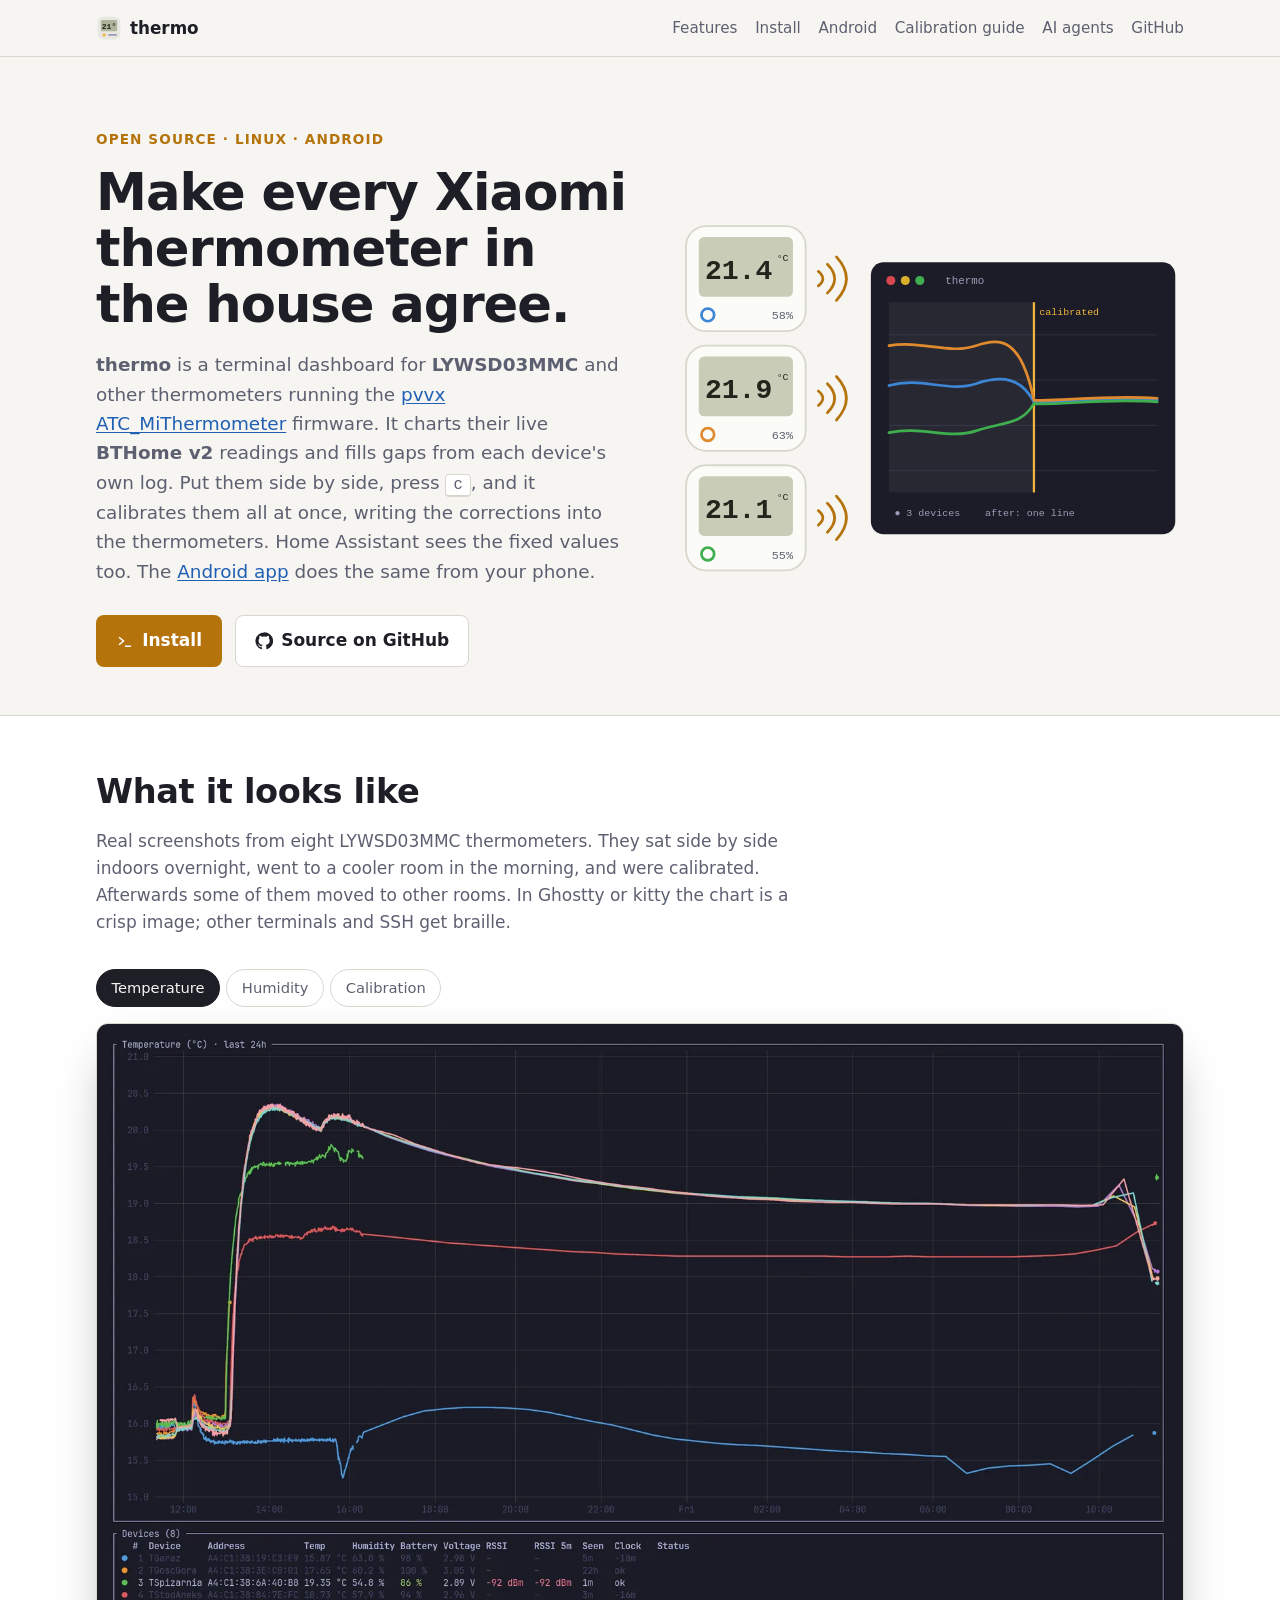
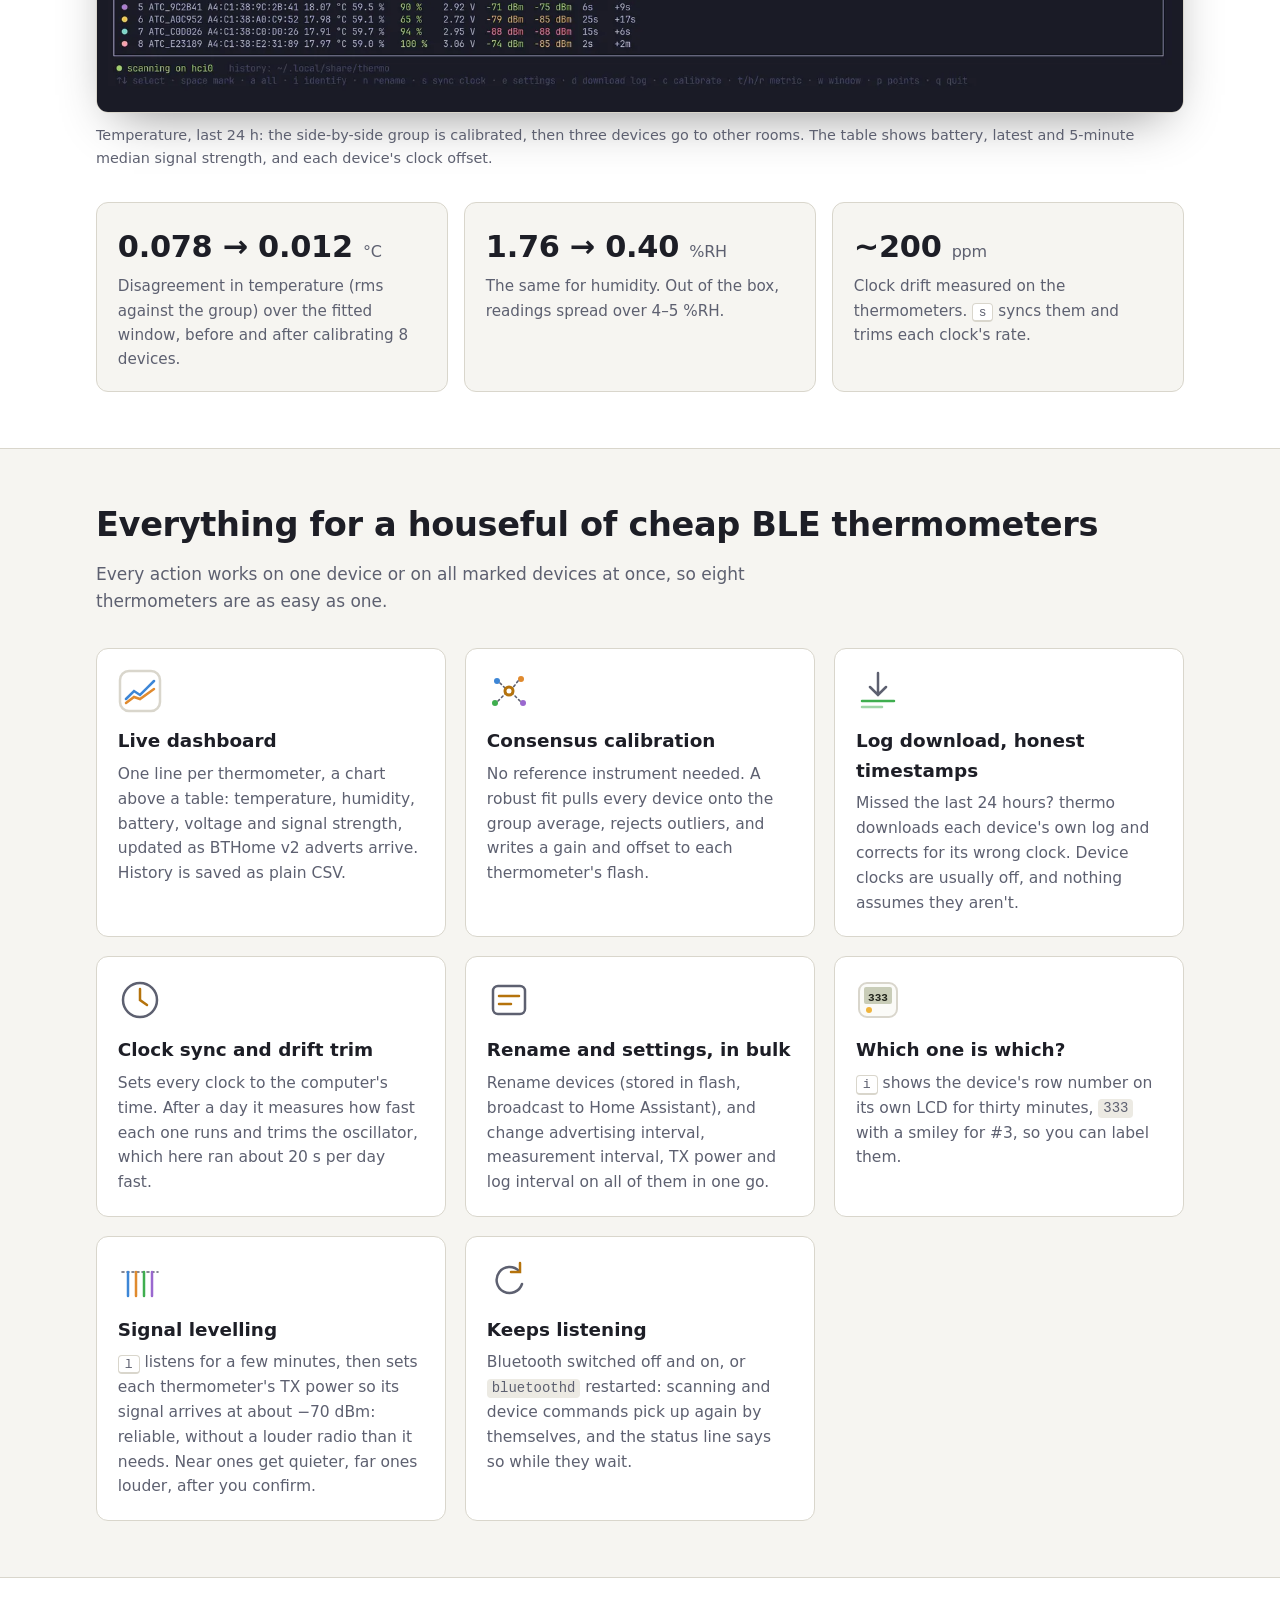
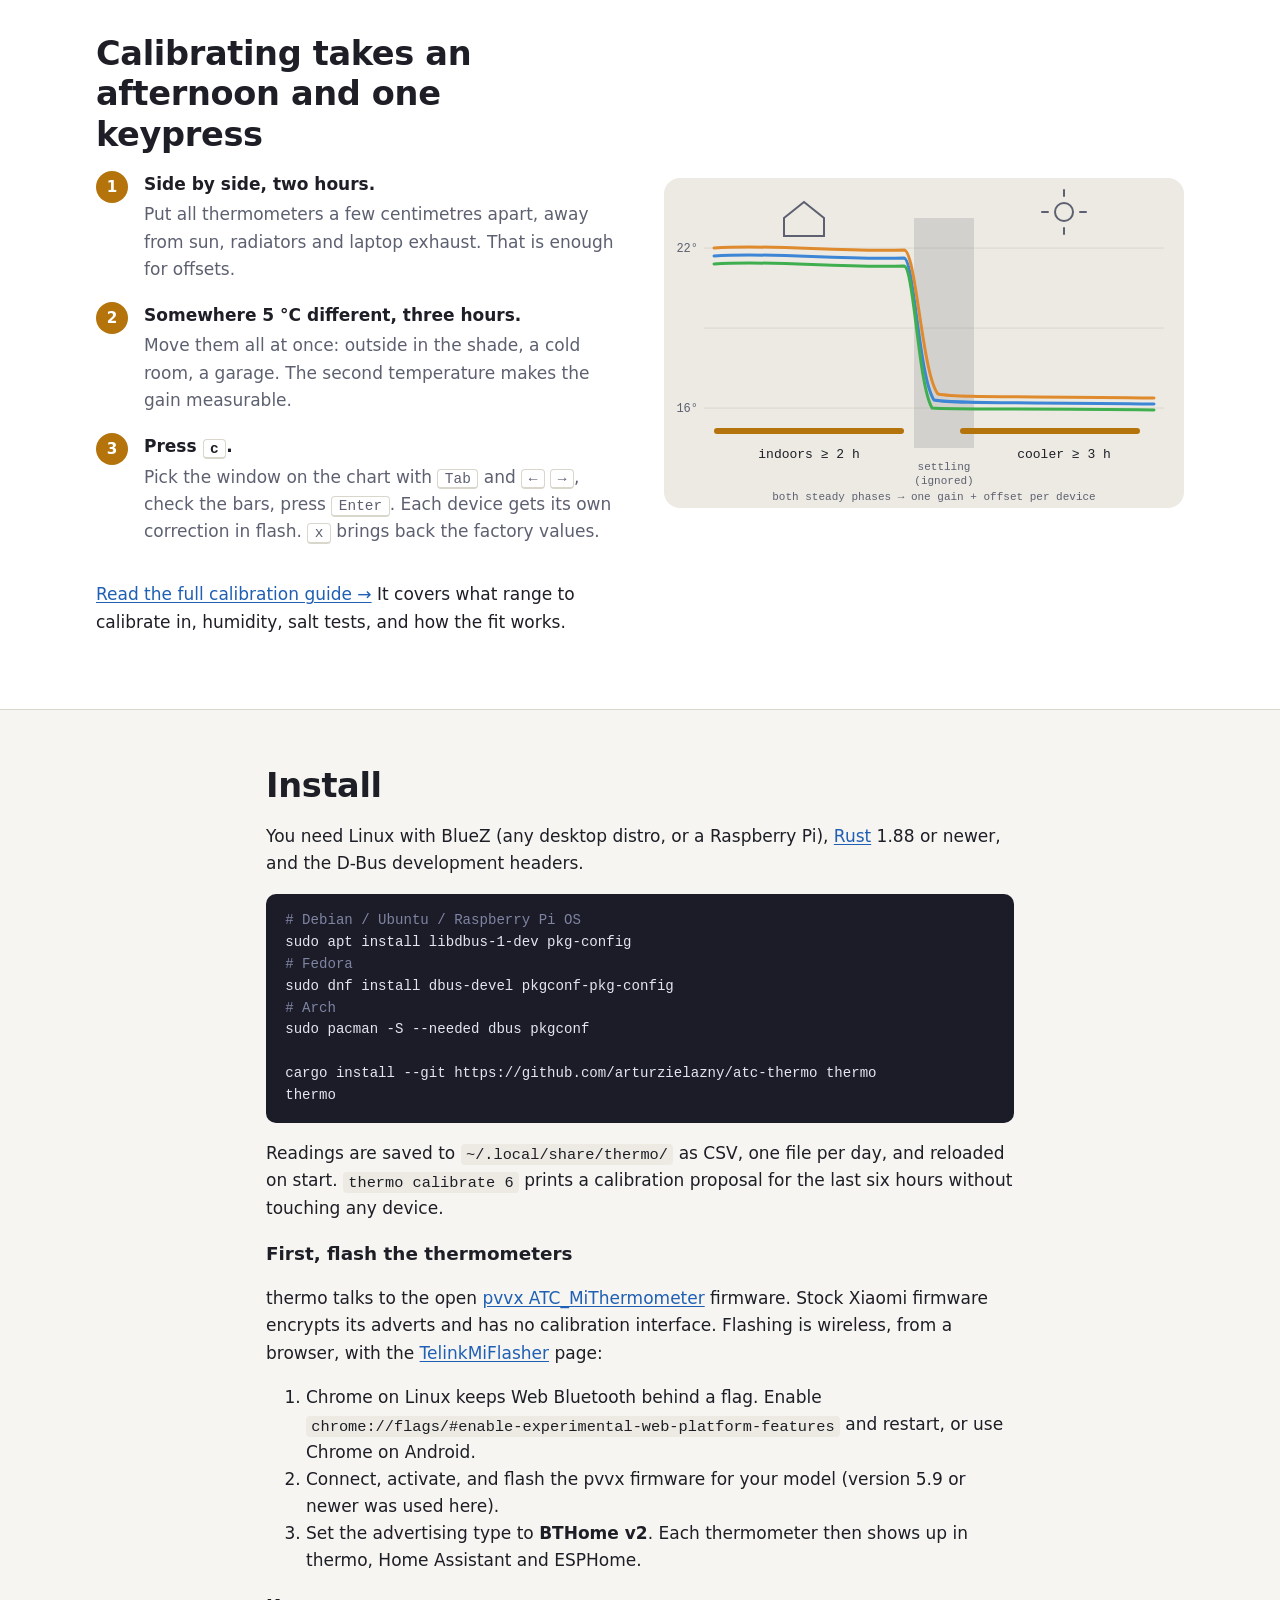
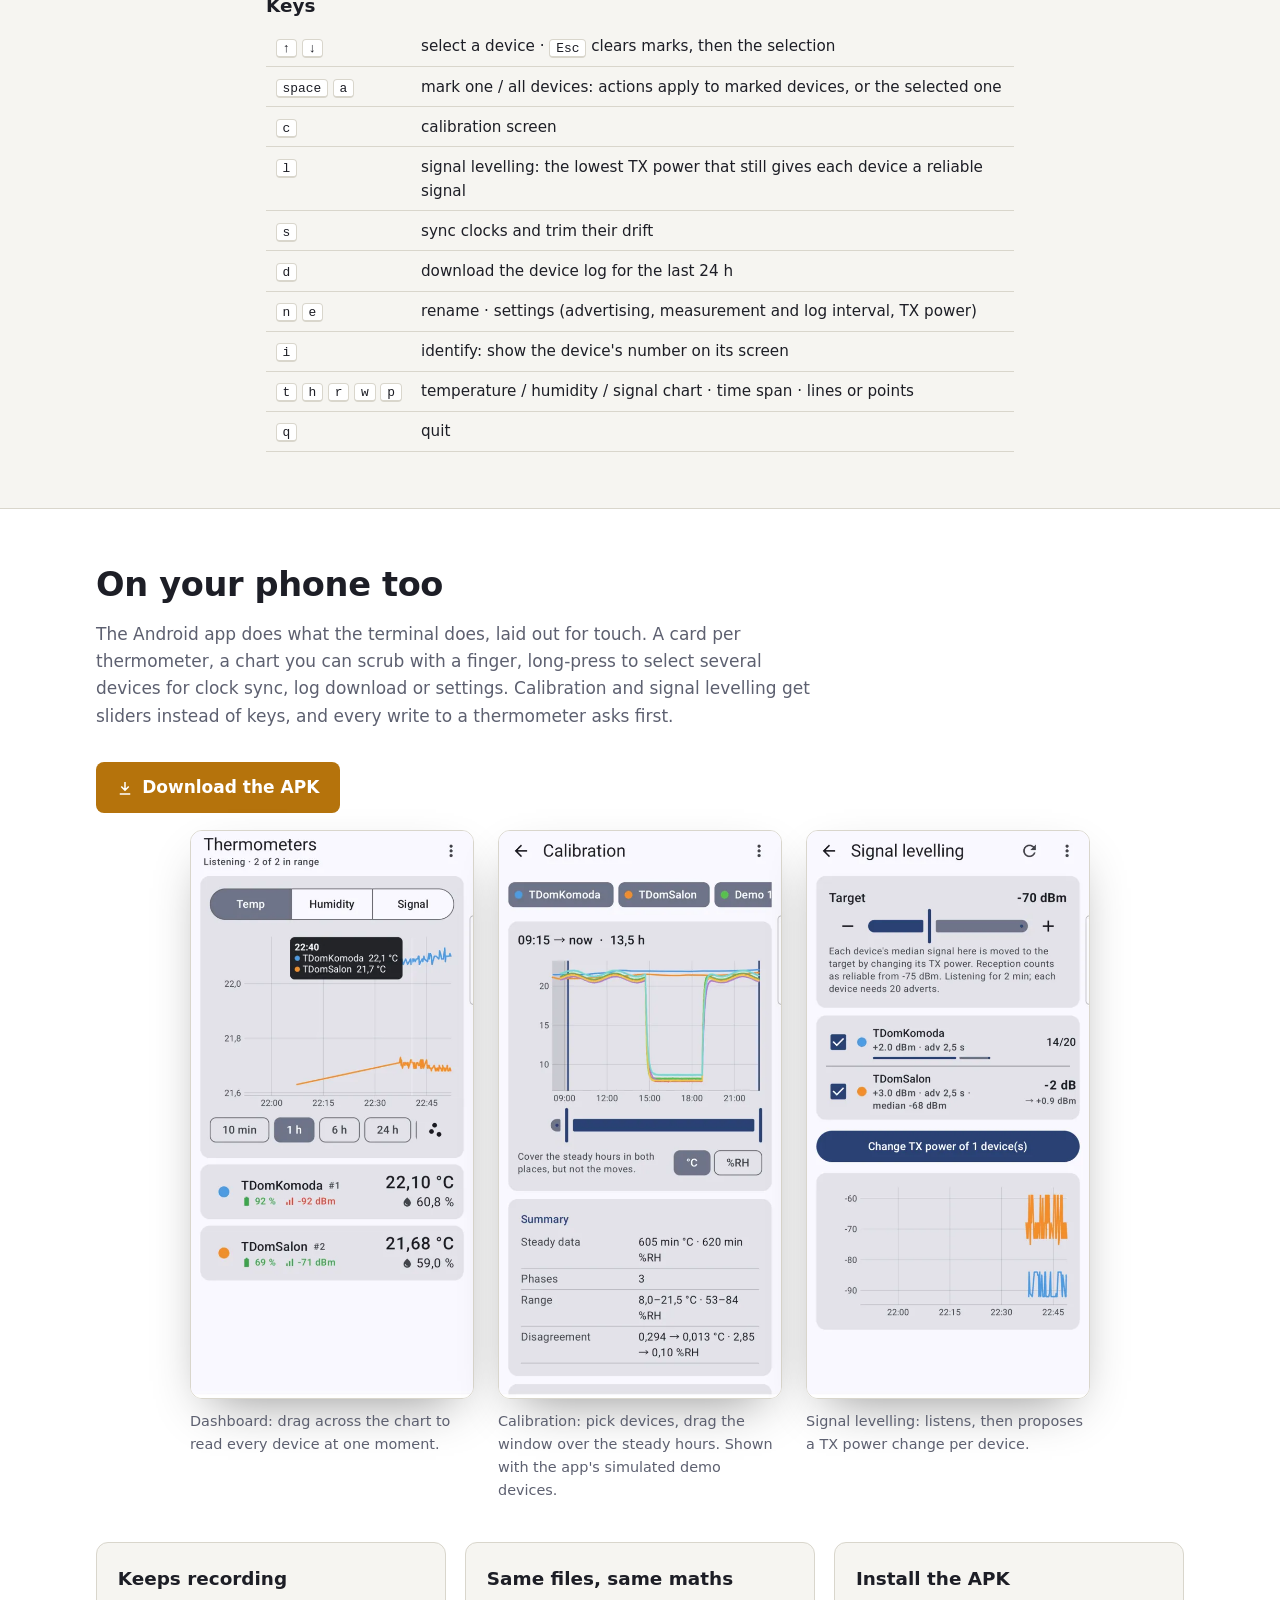
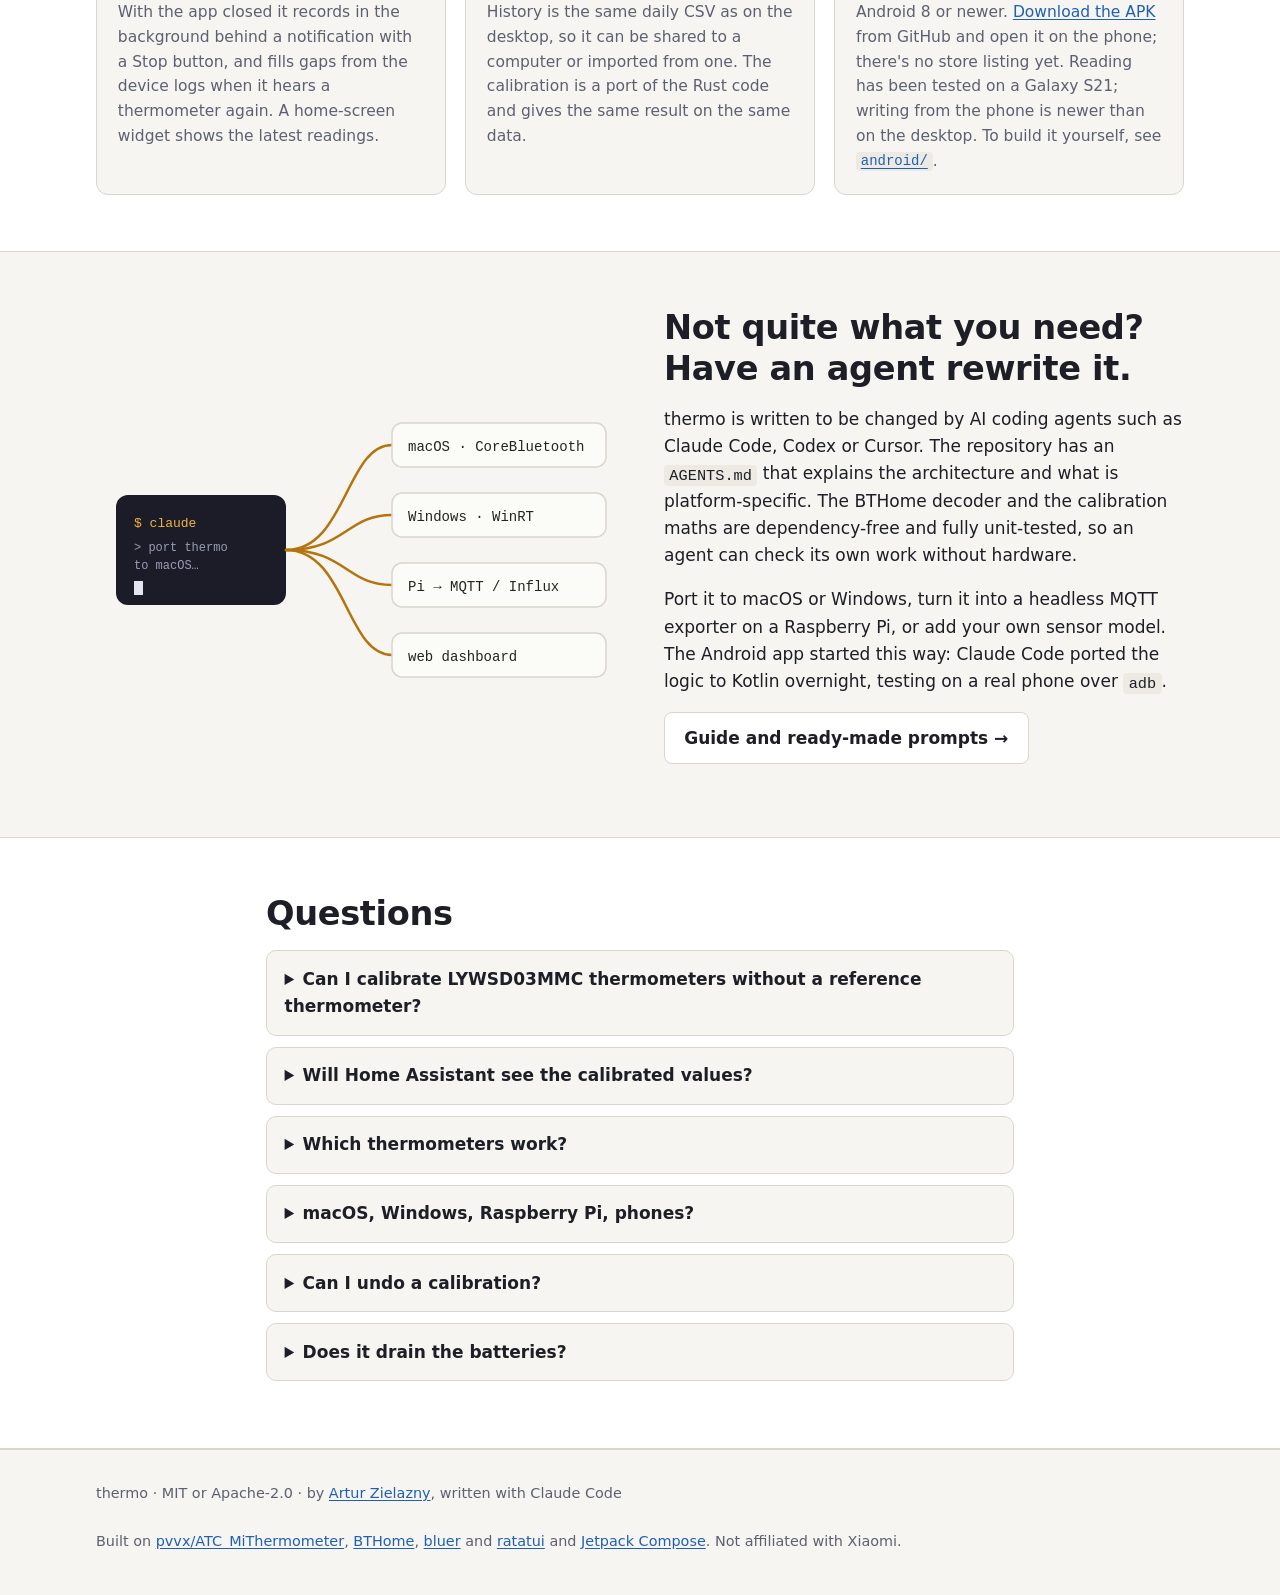
==== site/index.html @ 6e5c3bb4 "Rust 1.88 is the minimum: check it in CI The code uses let chains (`if let ... && let ...`), stable " ====
<!doctype html>
<html lang="en">
<head>
<meta charset="utf-8">
<meta name="viewport" content="width=device-width, initial-scale=1">
<title>thermo · Calibrate Xiaomi LYWSD03MMC thermometers on Linux and Android</title>
<meta name="description" content="Free, open-source Linux terminal dashboard and Android app for Xiaomi LYWSD03MMC and other pvvx ATC_MiThermometer BLE thermometers: live BTHome v2 readings, charts, log download, clock sync and automatic calibration that writes corrections into every device.">
<meta name="keywords" content="LYWSD03MMC, LYWSD03MMC calibration, Xiaomi thermometer calibration, pvvx ATC_MiThermometer, ATC firmware, BTHome v2, Bluetooth thermometer Linux, BlueZ, Home Assistant BTHome, humidity sensor calibration, Mi Temperature and Humidity Monitor 2, Rust TUI, LYWSD03MMC Android app">
<link rel="canonical" href="https://arturzielazny.github.io/atc-thermo/">
<meta name="theme-color" content="#14151e">
<link rel="icon" href="assets/favicon.svg" type="image/svg+xml">
<link rel="stylesheet" href="assets/style.css">
<meta property="og:type" content="website">
<meta property="og:site_name" content="thermo">
<meta property="og:title" content="thermo · make every Xiaomi thermometer in the house agree">
<meta property="og:description" content="Linux dashboard, Android app and automatic calibration for LYWSD03MMC thermometers on pvvx firmware. Live BTHome readings, log download, clock sync, one-key calibration.">
<meta property="og:url" content="https://arturzielazny.github.io/atc-thermo/">
<meta property="og:image" content="https://arturzielazny.github.io/atc-thermo/assets/og.png">
<meta property="og:image:width" content="1200">
<meta property="og:image:height" content="630">
<meta name="twitter:card" content="summary_large_image">
<script type="application/ld+json">
{
  "@context": "https://schema.org",
  "@type": "SoftwareApplication",
  "name": "thermo",
  "alternateName": "atc-thermo",
  "applicationCategory": "UtilitiesApplication",
  "operatingSystem": "Linux, Android",
  "description": "Terminal dashboard, Android app and consensus calibration for Xiaomi LYWSD03MMC and other BLE thermometers running the pvvx ATC_MiThermometer firmware with BTHome v2.",
  "url": "https://arturzielazny.github.io/atc-thermo/",
  "downloadUrl": "https://github.com/arturzielazny/atc-thermo",
  "codeRepository": "https://github.com/arturzielazny/atc-thermo",
  "programmingLanguage": ["Rust", "Kotlin"],
  "license": "https://opensource.org/licenses/MIT",
  "offers": { "@type": "Offer", "price": "0", "priceCurrency": "USD" },
  "screenshot": "https://arturzielazny.github.io/atc-thermo/assets/temperature.webp"
}
</script>
<script type="application/ld+json">
{
  "@context": "https://schema.org",
  "@type": "FAQPage",
  "mainEntity": [
    { "@type": "Question", "name": "Can I calibrate Xiaomi LYWSD03MMC thermometers without a reference thermometer?",
      "acceptedAnswer": { "@type": "Answer", "text": "Yes, relative to each other. Put all thermometers side by side; thermo fits a gain and offset per device so that every one agrees with the group's average, then writes the coefficients into each device's flash through the pvvx firmware. The average of several sensors is usually closer to the truth than any single one. For absolute humidity accuracy add a salt test (75 %RH over saturated table salt)." } },
    { "@type": "Question", "name": "Do calibrated values show up in Home Assistant?",
      "acceptedAnswer": { "@type": "Answer", "text": "Yes. The corrections are stored in the thermometer itself, so every BTHome receiver, including Home Assistant's BTHome integration and ESPHome Bluetooth proxies, receives the corrected values. thermo only listens to adverts and can run alongside Home Assistant." } },
    { "@type": "Question", "name": "Which devices are supported?",
      "acceptedAnswer": { "@type": "Answer", "text": "Tested with eight Xiaomi LYWSD03MMC (Mi Temperature and Humidity Monitor 2) on pvvx firmware 5.9, with both sensor variants. Other devices running the pvvx ATC_MiThermometer firmware with BTHome v2 advertising should work but are untested." } },
    { "@type": "Question", "name": "Does it run on macOS, Windows, a Raspberry Pi or a phone?",
      "acceptedAnswer": { "@type": "Answer", "text": "It runs on any Linux with BlueZ, including a Raspberry Pi, and there is an Android app with the same features, built from the same repository. macOS and Windows need the Bluetooth layer swapped; the BTHome decoder and the calibration maths are plain portable Rust. The project ships instructions for doing the port with an AI coding agent." } }
  ]
}
</script>
</head>
<body>

<header class="top">
  <div class="wrap">
    <a class="brand" href="./" aria-label="thermo home">
      <svg viewBox="0 0 32 32" aria-hidden="true"><rect x="2" y="2" width="28" height="28" rx="7" fill="#e8e8e2"/><rect x="6" y="6" width="20" height="14" rx="2" fill="#aeb39c"/><text x="16" y="17.5" text-anchor="middle" font-family="ui-monospace,monospace" font-weight="700" font-size="10" fill="#22251c">21°</text><circle cx="10" cy="24.5" r="2" fill="#f0b43c"/><rect x="15" y="23.5" width="11" height="2" rx="1" fill="#9a9db5"/></svg>
      thermo
    </a>
    <nav class="links" aria-label="Main">
      <a href="#features" class="opt">Features</a>
      <a href="#install">Install</a>
      <a href="#android" class="opt">Android</a>
      <a href="calibration.html">Calibration guide</a>
      <a href="agents.html" class="opt">AI agents</a>
      <a href="https://github.com/arturzielazny/atc-thermo">GitHub</a>
    </nav>
  </div>
</header>

<main>
<section class="hero">
  <div class="wrap grid">
    <div>
      <p class="eyebrow">Open source · Linux · Android</p>
      <h1>Make every Xiaomi thermometer in the house agree.</h1>
      <p class="lead"><strong>thermo</strong> is a terminal dashboard for <strong>LYWSD03MMC</strong> and other thermometers running the
        <a href="https://github.com/pvvx/ATC_MiThermometer">pvvx ATC_MiThermometer</a> firmware. It charts their live
        <strong>BTHome v2</strong> readings and fills gaps from each device's own log. Put them side by side, press <kbd>c</kbd>,
        and it calibrates them all at once, writing the corrections into the thermometers. Home Assistant sees the fixed values too.
        The <a href="#android">Android app</a> does the same from your phone.</p>
      <div class="cta">
        <a class="btn primary" href="#install">
          <svg viewBox="0 0 24 24" fill="none" stroke="currentColor" stroke-width="2" aria-hidden="true"><path d="M4 17l6-5-6-5M12 19h8"/></svg>
          Install
        </a>
        <a class="btn" href="https://github.com/arturzielazny/atc-thermo">
          <svg viewBox="0 0 24 24" fill="currentColor" aria-hidden="true"><path d="M12 .5a11.5 11.5 0 0 0-3.6 22.4c.6.1.8-.3.8-.6v-2c-3.2.7-3.9-1.5-3.9-1.5-.5-1.3-1.3-1.7-1.3-1.7-1-.7.1-.7.1-.7 1.2.1 1.8 1.2 1.8 1.2 1 1.8 2.8 1.3 3.5 1 .1-.8.4-1.3.7-1.6-2.6-.3-5.3-1.3-5.3-5.7 0-1.3.5-2.3 1.2-3.1-.1-.3-.5-1.5.1-3.1 0 0 1-.3 3.2 1.2a11 11 0 0 1 5.8 0c2.2-1.5 3.2-1.2 3.2-1.2.6 1.6.2 2.8.1 3.1.8.8 1.2 1.8 1.2 3.1 0 4.4-2.7 5.4-5.3 5.7.4.4.8 1.1.8 2.2v3.2c0 .3.2.7.8.6A11.5 11.5 0 0 0 12 .5z"/></svg>
          Source on GitHub
        </a>
      </div>
    </div>

    <!-- Symbolic: three thermometers disagree, their adverts reach the terminal, and after the calibration mark their lines merge. -->
    <svg class="ill" viewBox="0 0 560 420" role="img" aria-labelledby="hero-t">
      <title id="hero-t">Three thermometers showing 21.4, 21.9 and 21.1 °C send Bluetooth adverts to a terminal chart where their lines merge after calibration</title>
      <g>
        <rect class="shell" x="10" y="20" width="132" height="116" rx="22" stroke-width="2"/>
        <rect class="lcd" x="24" y="32" width="104" height="66" rx="6"/>
        <text class="ink" x="68" y="78" text-anchor="middle" font-size="31" font-weight="700">21.4</text>
        <text class="ink" x="110" y="58" font-size="11">°C</text>
        <circle cx="34" cy="118" r="7" fill="none" stroke="#3d86d6" stroke-width="3"/>
        <text class="muted" x="128" y="123" text-anchor="end" font-size="13">58%</text>
      </g>
      <g>
        <rect class="shell" x="10" y="152" width="132" height="116" rx="22" stroke-width="2"/>
        <rect class="lcd" x="24" y="164" width="104" height="66" rx="6"/>
        <text class="ink" x="68" y="210" text-anchor="middle" font-size="31" font-weight="700">21.9</text>
        <text class="ink" x="110" y="190" font-size="11">°C</text>
        <circle cx="34" cy="250" r="7" fill="none" stroke="#e08a2e" stroke-width="3"/>
        <text class="muted" x="128" y="255" text-anchor="end" font-size="13">63%</text>
      </g>
      <g>
        <rect class="shell" x="10" y="284" width="132" height="116" rx="22" stroke-width="2"/>
        <rect class="lcd" x="24" y="296" width="104" height="66" rx="6"/>
        <text class="ink" x="68" y="342" text-anchor="middle" font-size="31" font-weight="700">21.1</text>
        <text class="ink" x="110" y="322" font-size="11">°C</text>
        <circle cx="34" cy="382" r="7" fill="none" stroke="#3fae4f" stroke-width="3"/>
        <text class="muted" x="128" y="387" text-anchor="end" font-size="13">55%</text>
      </g>
      <g fill="none" stroke-width="3" stroke-linecap="round">
        <path class="wave astroke" d="M156 70 q10 8 0 16"/>
        <path class="wave d2 astroke" d="M166 62 q16 16 0 32"/>
        <path class="wave d3 astroke" d="M176 54 q22 24 0 48"/>
        <path class="wave astroke" d="M156 202 q10 8 0 16"/>
        <path class="wave d2 astroke" d="M166 194 q16 16 0 32"/>
        <path class="wave d3 astroke" d="M176 186 q22 24 0 48"/>
        <path class="wave astroke" d="M156 334 q10 8 0 16"/>
        <path class="wave d2 astroke" d="M166 326 q16 16 0 32"/>
        <path class="wave d3 astroke" d="M176 318 q22 24 0 48"/>
      </g>
      <g>
        <rect class="term" x="214" y="60" width="336" height="300" rx="14"/>
        <circle cx="236" cy="80" r="5" fill="#d9474e"/><circle cx="252" cy="80" r="5" fill="#d9b02c"/><circle cx="268" cy="80" r="5" fill="#3fae4f"/>
        <text x="296" y="84" font-size="12" fill="#9a9db5">thermo</text>
        <g stroke-width="1" class="termline">
          <line x1="234" y1="140" x2="530" y2="140"/><line x1="234" y1="190" x2="530" y2="190"/>
          <line x1="234" y1="240" x2="530" y2="240"/><line x1="234" y1="290" x2="530" y2="290"/>
        </g>
        <rect x="234" y="104" width="160" height="210" fill="#ffffff" opacity="0.05"/>
        <line x1="394" y1="104" x2="394" y2="314" stroke="#f0b43c" stroke-width="2.5"/>
        <text x="400" y="118" font-size="11" fill="#f0b43c">calibrated</text>
        <g fill="none" stroke-width="3" stroke-linecap="round" stroke-linejoin="round">
          <path d="M234 196 C270 186 300 204 330 194 S380 188 394 214 C420 216 470 208 530 212" stroke="#3d86d6"/>
          <path d="M234 152 C270 146 300 162 330 152 S380 146 394 212 C420 214 470 206 530 210" stroke="#e08a2e"/>
          <path d="M234 248 C270 240 300 256 330 246 S380 240 394 216 C420 218 470 210 530 214" stroke="#3fae4f"/>
        </g>
        <g font-size="11" fill="#9a9db5">
          <text x="240" y="340">● 3 devices</text>
          <text x="340" y="340">after: one line</text>
        </g>
      </g>
    </svg>
  </div>
</section>

<section class="alt" aria-labelledby="see">
  <div class="wrap">
    <h2 id="see">What it looks like</h2>
    <p class="section-lead">Real screenshots from eight LYWSD03MMC thermometers. They sat side by side indoors overnight, went to a cooler room in the morning, and were calibrated. Afterwards some of them moved to other rooms. In Ghostty or kitty the chart is a crisp image; other terminals and SSH get braille.</p>
    <div class="tabs" role="tablist" aria-label="Screenshots">
      <button role="tab" aria-selected="true" data-src="assets/temperature.webp" data-cap="Temperature, last 24 h: the side-by-side group is calibrated, then three devices go to other rooms. The table shows battery, latest and 5-minute median signal strength, and each device's clock offset.">Temperature</button>
      <button role="tab" aria-selected="false" data-src="assets/humidity.webp" data-cap="Humidity, last 24 h: before calibration the out-of-the-box readings spread over 4–5 %RH.">Humidity</button>
      <button role="tab" aria-selected="false" data-src="assets/calibration.webp" data-cap="Calibration screen: a window covering the indoor night and the cool morning, a fitted gain and offset per device with bars showing how big each correction is, and the agreement before → after.">Calibration</button>
    </div>
    <figure class="shot">
      <img id="shot" src="assets/temperature.webp" width="1600" height="1014" alt="thermo terminal dashboard showing a temperature chart of eight Xiaomi LYWSD03MMC thermometers over 24 hours above a table of live readings" loading="eager">
      <figcaption id="shot-cap">Temperature, last 24 h: the side-by-side group is calibrated, then three devices go to other rooms. The table shows battery, latest and 5-minute median signal strength, and each device's clock offset.</figcaption>
    </figure>
    <div class="stats">
      <div class="stat"><div class="num">0.078 → 0.012 <small>°C</small></div><p>Disagreement in temperature (rms against the group) over the fitted window, before and after calibrating 8 devices.</p></div>
      <div class="stat"><div class="num">1.76 → 0.40 <small>%RH</small></div><p>The same for humidity. Out of the box, readings spread over 4–5 %RH.</p></div>
      <div class="stat"><div class="num">~200 <small>ppm</small></div><p>Clock drift measured on the thermometers. <kbd>s</kbd> syncs them and trims each clock's rate.</p></div>
    </div>
  </div>
</section>

<section id="features" aria-labelledby="feat">
  <div class="wrap">
    <h2 id="feat">Everything for a houseful of cheap BLE thermometers</h2>
    <p class="section-lead">Every action works on one device or on all marked devices at once, so eight thermometers are as easy as one.</p>
    <div class="features">
      <div class="card">
        <svg class="icon ill" viewBox="0 0 44 44" fill="none" stroke-width="2.5" stroke-linecap="round" aria-hidden="true"><rect class="line" x="2" y="2" width="40" height="40" rx="9" stroke="currentColor" fill="none"/><path d="M8 30 L16 22 L22 26 L36 12" stroke="#3d86d6"/><path d="M8 34 L16 28 L22 30 L36 20" stroke="#e08a2e"/></svg>
        <h3>Live dashboard</h3>
        <p>One line per thermometer, a chart above a table: temperature, humidity, battery, voltage and signal strength, updated as BTHome v2 adverts arrive. History is saved as plain CSV.</p>
      </div>
      <div class="card">
        <svg class="icon ill" viewBox="0 0 44 44" fill="none" stroke-width="2.5" stroke-linecap="round" aria-hidden="true"><circle cx="10" cy="12" r="3" fill="#3d86d6" stroke="none"/><circle cx="34" cy="10" r="3" fill="#e08a2e" stroke="none"/><circle cx="8" cy="34" r="3" fill="#3fae4f" stroke="none"/><circle cx="36" cy="34" r="3" fill="#9a68cf" stroke="none"/><path class="mstroke" d="M13 14l6 6M31 12l-6 8M11 32l8-8M33 32l-8-8" stroke-width="1.6" stroke-dasharray="2 3"/><circle class="astroke" cx="22" cy="22" r="4" stroke-width="3"/></svg>
        <h3>Consensus calibration</h3>
        <p>No reference instrument needed. A robust fit pulls every device onto the group average, rejects outliers, and writes a gain and offset to each thermometer's flash.</p>
      </div>
      <div class="card">
        <svg class="icon ill" viewBox="0 0 44 44" fill="none" stroke-width="2.5" stroke-linecap="round" aria-hidden="true"><path class="mstroke" d="M22 4v22M14 18l8 8 8-8"/><path d="M6 32h32" stroke="#3fae4f"/><path d="M6 38h20" stroke="#3fae4f" opacity="0.5"/></svg>
        <h3>Log download, honest timestamps</h3>
        <p>Missed the last 24 hours? thermo downloads each device's own log and corrects for its wrong clock. Device clocks are usually off, and nothing assumes they aren't.</p>
      </div>
      <div class="card">
        <svg class="icon ill" viewBox="0 0 44 44" fill="none" stroke-width="2.5" stroke-linecap="round" aria-hidden="true"><circle class="mstroke" cx="22" cy="22" r="17"/><path class="astroke" d="M22 11v11l7 5"/></svg>
        <h3>Clock sync and drift trim</h3>
        <p>Sets every clock to the computer's time. After a day it measures how fast each one runs and trims the oscillator, which here ran about 20 s per day fast.</p>
      </div>
      <div class="card">
        <svg class="icon ill" viewBox="0 0 44 44" fill="none" stroke-width="2.5" stroke-linecap="round" aria-hidden="true"><rect class="mstroke" x="6" y="8" width="32" height="28" rx="5"/><path class="astroke" d="M12 18h20M12 26h12"/></svg>
        <h3>Rename and settings, in bulk</h3>
        <p>Rename devices (stored in flash, broadcast to Home Assistant), and change advertising interval, measurement interval, TX power and log interval on all of them in one go.</p>
      </div>
      <div class="card">
        <svg class="icon ill" viewBox="0 0 44 44" aria-hidden="true"><rect class="shell" x="3" y="5" width="38" height="34" rx="8" stroke-width="2"/><rect class="lcd" x="8" y="9" width="28" height="17" rx="2"/><text class="ink" x="22" y="22.5" text-anchor="middle" font-size="11" font-weight="700">333</text><circle cx="13" cy="32" r="3" fill="#f0b43c"/></svg>
        <h3>Which one is which?</h3>
        <p><kbd>i</kbd> shows the device's row number on its own LCD for thirty minutes, <code>333</code> with a smiley for #3, so you can label them.</p>
      </div>
      <div class="card">
        <svg class="icon ill" viewBox="0 0 44 44" fill="none" stroke-width="2.5" stroke-linecap="round" aria-hidden="true"><path class="mstroke" d="M4 14h36" stroke-width="1.6" stroke-dasharray="2 3"/><path d="M10 38V14" stroke="#3d86d6"/><path d="M18 38V14" stroke="#e08a2e"/><path d="M26 38V14" stroke="#3fae4f"/><path d="M34 38V14" stroke="#9a68cf"/></svg>
        <h3>Signal levelling</h3>
        <p><kbd>l</kbd> listens for a few minutes, then sets each thermometer's TX power so its signal arrives at about −70 dBm: reliable, without a louder radio than it needs. Near ones get quieter, far ones louder, after you confirm.</p>
      </div>
      <div class="card">
        <svg class="icon ill" viewBox="0 0 44 44" fill="none" stroke-width="2.5" stroke-linecap="round" aria-hidden="true"><path class="mstroke" d="M35 26a13 13 0 1 1-3-13"/><path class="astroke" d="M33 5v9h-9"/></svg>
        <h3>Keeps listening</h3>
        <p>Bluetooth switched off and on, or <code>bluetoothd</code> restarted: scanning and device commands pick up again by themselves, and the status line says so while they wait.</p>
      </div>
    </div>
  </div>
</section>

<section class="alt" aria-labelledby="how">
  <div class="wrap split">
    <div>
      <h2 id="how">Calibrating takes an afternoon and one keypress</h2>
      <ol class="steps">
        <li><strong>Side by side, two hours.</strong><p>Put all thermometers a few centimetres apart, away from sun, radiators and laptop exhaust. That is enough for offsets.</p></li>
        <li><strong>Somewhere 5 °C different, three hours.</strong><p>Move them all at once: outside in the shade, a cold room, a garage. The second temperature makes the gain measurable.</p></li>
        <li><strong>Press <kbd>c</kbd>.</strong><p>Pick the window on the chart with <kbd>Tab</kbd> and <kbd>←</kbd> <kbd>→</kbd>, check the bars, press <kbd>Enter</kbd>. Each device gets its own correction in flash. <kbd>x</kbd> brings back the factory values.</p></li>
      </ol>
      <p><a href="calibration.html">Read the full calibration guide →</a> It covers what range to calibrate in, humidity, salt tests, and how the fit works.</p>
    </div>
    <!-- Symbolic: steady indoor plateau, a move, a cooler plateau; the shaded settling hour is ignored. -->
    <svg class="ill" viewBox="0 0 520 330" role="img" aria-labelledby="proc-t">
      <title id="proc-t">Temperature over time: a steady indoor phase, a move, a settling hour that is ignored, and a steady cooler phase; both steady phases feed the fit</title>
      <rect class="bg" x="0" y="0" width="520" height="330" rx="16"/>
      <g class="line" stroke-width="1"><line x1="40" y1="70" x2="500" y2="70"/><line x1="40" y1="150" x2="500" y2="150"/><line x1="40" y1="230" x2="500" y2="230"/></g>
      <text class="muted" x="34" y="74" text-anchor="end" font-size="12">22°</text>
      <text class="muted" x="34" y="234" text-anchor="end" font-size="12">16°</text>
      <rect x="250" y="40" width="60" height="230" class="muted" opacity="0.18"/>
      <text class="muted" x="280" y="292" text-anchor="middle" font-size="11">settling</text>
      <text class="muted" x="280" y="306" text-anchor="middle" font-size="11">(ignored)</text>
      <g fill="none" stroke-width="3" stroke-linecap="round">
        <path d="M50 78 C110 74 170 82 240 80 C250 80 255 200 270 222 C290 226 360 224 490 226" stroke="#3d86d6"/>
        <path d="M50 70 C110 66 170 74 240 72 C252 72 258 196 274 216 C294 220 360 218 490 220" stroke="#e08a2e"/>
        <path d="M50 86 C110 82 170 90 240 88 C250 88 254 206 268 230 C290 232 360 230 490 232" stroke="#3fae4f"/>
      </g>
      <g class="accent">
        <rect x="50" y="250" width="190" height="6" rx="3"/>
        <rect x="296" y="250" width="180" height="6" rx="3"/>
      </g>
      <text class="text" x="145" y="280" text-anchor="middle" font-size="13">indoors ≥ 2 h</text>
      <text class="text" x="400" y="280" text-anchor="middle" font-size="13">cooler ≥ 3 h</text>
      <g class="ill">
        <path d="M120 40 l20 -16 l20 16 v18 h-40z" fill="none" class="mstroke" stroke-width="2"/>
        <circle cx="400" cy="34" r="9" fill="none" class="mstroke" stroke-width="2"/>
        <path d="M400 18v-6M400 56v-6M384 34h-6M422 34h-6" class="mstroke" stroke-width="2" stroke-linecap="round"/>
      </g>
      <text class="muted" x="270" y="322" text-anchor="middle" font-size="11">both steady phases → one gain + offset per device</text>
    </svg>
  </div>
</section>

<section id="install" aria-labelledby="inst">
  <div class="wrap narrow">
    <h2 id="inst">Install</h2>
    <p>You need Linux with BlueZ (any desktop distro, or a Raspberry Pi), <a href="https://rustup.rs">Rust</a> 1.88 or newer, and the D-Bus development headers.</p>
<pre><code><span class="c"># Debian / Ubuntu / Raspberry Pi OS</span>
sudo apt install libdbus-1-dev pkg-config
<span class="c"># Fedora</span>
sudo dnf install dbus-devel pkgconf-pkg-config
<span class="c"># Arch</span>
sudo pacman -S --needed dbus pkgconf

cargo install --git https://github.com/arturzielazny/atc-thermo thermo
thermo</code></pre>
    <p>Readings are saved to <code>~/.local/share/thermo/</code> as CSV, one file per day, and reloaded on start. <code>thermo calibrate 6</code> prints a calibration proposal for the last six hours without touching any device.</p>

    <h3 id="flash">First, flash the thermometers</h3>
    <p>thermo talks to the open <a href="https://github.com/pvvx/ATC_MiThermometer">pvvx ATC_MiThermometer</a> firmware. Stock Xiaomi firmware encrypts its adverts and has no calibration interface. Flashing is wireless, from a browser, with the <a href="https://pvvx.github.io/ATC_MiThermometer/TelinkMiFlasher.html">TelinkMiFlasher</a> page:</p>
    <ol>
      <li>Chrome on Linux keeps Web Bluetooth behind a flag. Enable <code>chrome://flags/#enable-experimental-web-platform-features</code> and restart, or use Chrome on Android.</li>
      <li>Connect, activate, and flash the pvvx firmware for your model (version 5.9 or newer was used here).</li>
      <li>Set the advertising type to <strong>BTHome v2</strong>. Each thermometer then shows up in thermo, Home Assistant and ESPHome.</li>
    </ol>

    <h3>Keys</h3>
    <div class="table-scroll">
    <table class="keys">
      <tr><td><kbd>↑</kbd> <kbd>↓</kbd></td><td>select a device · <kbd>Esc</kbd> clears marks, then the selection</td></tr>
      <tr><td><kbd>space</kbd> <kbd>a</kbd></td><td>mark one / all devices: actions apply to marked devices, or the selected one</td></tr>
      <tr><td><kbd>c</kbd></td><td>calibration screen</td></tr>
      <tr><td><kbd>l</kbd></td><td>signal levelling: the lowest TX power that still gives each device a reliable signal</td></tr>
      <tr><td><kbd>s</kbd></td><td>sync clocks and trim their drift</td></tr>
      <tr><td><kbd>d</kbd></td><td>download the device log for the last 24 h</td></tr>
      <tr><td><kbd>n</kbd> <kbd>e</kbd></td><td>rename · settings (advertising, measurement and log interval, TX power)</td></tr>
      <tr><td><kbd>i</kbd></td><td>identify: show the device's number on its screen</td></tr>
      <tr><td><kbd>t</kbd> <kbd>h</kbd> <kbd>r</kbd> <kbd>w</kbd> <kbd>p</kbd></td><td>temperature / humidity / signal chart · time span · lines or points</td></tr>
      <tr><td><kbd>q</kbd></td><td>quit</td></tr>
    </table>
    </div>
  </div>
</section>

<section id="android" class="alt" aria-labelledby="andr">
  <div class="wrap">
    <h2 id="andr">On your phone too</h2>
    <p class="section-lead">The Android app does what the terminal does, laid out for touch. A card per thermometer, a chart you can scrub with a finger, long-press to select several devices for clock sync, log download or settings. Calibration and signal levelling get sliders instead of keys, and every write to a thermometer asks first.</p>
    <p class="cta"><a class="btn primary" href="https://github.com/arturzielazny/atc-thermo/releases/tag/android-v0.1.0">
      <svg viewBox="0 0 24 24" fill="none" stroke="currentColor" stroke-width="2" aria-hidden="true"><path d="M12 4v11M7 10l5 5 5-5M5 20h14"/></svg>
      Download the APK
    </a></p>
    <div class="phones">
      <figure class="shot"><img src="assets/android-dashboard.webp" width="540" height="1085" alt="thermo Android dashboard: temperature chart of two thermometers with a touch tooltip, time span chips, and a card per device with temperature, humidity, battery and signal" loading="lazy"><figcaption>Dashboard: drag across the chart to read every device at one moment.</figcaption></figure>
      <figure class="shot"><img src="assets/android-calibration.webp" width="540" height="1085" alt="thermo Android calibration screen: device chips, a 13.5 hour chart with a window slider below it, and a summary of steady data, phases and disagreement before and after" loading="lazy"><figcaption>Calibration: pick devices, drag the window over the steady hours. Shown with the app's simulated demo devices.</figcaption></figure>
      <figure class="shot"><img src="assets/android-levelling.webp" width="540" height="1085" alt="thermo Android signal levelling screen: a target of −70 dBm, per-device progress and planned TX power change, and a signal strength chart" loading="lazy"><figcaption>Signal levelling: listens, then proposes a TX power change per device.</figcaption></figure>
    </div>
    <div class="features phone-notes">
      <div class="card">
        <h3>Keeps recording</h3>
        <p>With the app closed it records in the background behind a notification with a Stop button, and fills gaps from the device logs when it hears a thermometer again. A home-screen widget shows the latest readings.</p>
      </div>
      <div class="card">
        <h3>Same files, same maths</h3>
        <p>History is the same daily CSV as on the desktop, so it can be shared to a computer or imported from one. The calibration is a port of the Rust code and gives the same result on the same data.</p>
      </div>
      <div class="card">
        <h3>Install the APK</h3>
        <p>Android 8 or newer. <a href="https://github.com/arturzielazny/atc-thermo/releases/tag/android-v0.1.0">Download the APK</a> from GitHub and open it on the phone; there's no store listing yet. Reading has been tested on a Galaxy S21; writing from the phone is newer than on the desktop. To build it yourself, see <a href="https://github.com/arturzielazny/atc-thermo/tree/main/android"><code>android/</code></a>.</p>
      </div>
    </div>
  </div>
</section>

<section aria-labelledby="agents">
  <div class="wrap split">
    <!-- Symbolic: one codebase branching to different targets. -->
    <svg class="ill" viewBox="0 0 520 300" role="img" aria-labelledby="ag-t">
      <title id="ag-t">The thermo code base, shown as a terminal, branching through an AI agent to macOS, Windows, a Raspberry Pi exporter and a web dashboard</title>
      <rect class="term" x="20" y="100" width="170" height="110" rx="12"/>
      <text x="38" y="132" font-size="13" fill="#f0b43c">$ claude</text>
      <text x="38" y="156" font-size="12" fill="#9a9db5">&gt; port thermo</text>
      <text x="38" y="174" font-size="12" fill="#9a9db5">  to macOS…</text>
      <rect x="38" y="186" width="9" height="14" fill="#e3e5f0"/>
      <g fill="none" stroke-width="2.5" class="astroke" stroke-linecap="round">
        <path d="M190 155 C250 155 250 50 296 50"/>
        <path d="M190 155 C250 155 250 120 296 120"/>
        <path d="M190 155 C250 155 250 190 296 190"/>
        <path d="M190 155 C250 155 250 260 296 260"/>
      </g>
      <g>
        <rect class="shell" x="296" y="28" width="214" height="44" rx="10" stroke-width="1.5"/>
        <text class="ink" x="312" y="56" font-size="14">macOS · CoreBluetooth</text>
        <rect class="shell" x="296" y="98" width="214" height="44" rx="10" stroke-width="1.5"/>
        <text class="ink" x="312" y="126" font-size="14">Windows · WinRT</text>
        <rect class="shell" x="296" y="168" width="214" height="44" rx="10" stroke-width="1.5"/>
        <text class="ink" x="312" y="196" font-size="14">Pi → MQTT / Influx</text>
        <rect class="shell" x="296" y="238" width="214" height="44" rx="10" stroke-width="1.5"/>
        <text class="ink" x="312" y="266" font-size="14">web dashboard</text>
      </g>
    </svg>
    <div>
      <h2 id="ag">Not quite what you need? Have an agent rewrite it.</h2>
      <p>thermo is written to be changed by AI coding agents such as Claude Code, Codex or Cursor. The repository has an <code>AGENTS.md</code> that explains the architecture and what is platform-specific. The BTHome decoder and the calibration maths are dependency-free and fully unit-tested, so an agent can check its own work without hardware.</p>
      <p>Port it to macOS or Windows, turn it into a headless MQTT exporter on a Raspberry Pi, or add your own sensor model. The Android app started this way: Claude Code ported the logic to Kotlin overnight, testing on a real phone over <code>adb</code>.</p>
      <p><a class="btn" href="agents.html">Guide and ready-made prompts →</a></p>
    </div>
  </div>
</section>

<section class="alt" aria-labelledby="faq">
  <div class="wrap narrow">
    <h2 id="faq">Questions</h2>
    <details><summary>Can I calibrate LYWSD03MMC thermometers without a reference thermometer?</summary>
      <p>Yes, relative to each other: thermo makes all devices agree with their group average, which is usually closer to the truth than any single sensor. Agreement isn't absolute accuracy, though. For absolute humidity, a sealed box over saturated table salt holds 75 %RH and makes a cheap reference. The <a href="calibration.html">guide</a> explains the details.</p></details>
    <details><summary>Will Home Assistant see the calibrated values?</summary>
      <p>Yes. The gain and offset are written into each thermometer, so every receiver of its BTHome adverts gets corrected values: Home Assistant's BTHome integration, ESPHome Bluetooth proxies and anything else that decodes BTHome. thermo only listens, so it runs fine next to them. Names set with <kbd>n</kbd> appear in Home Assistant when it scans actively.</p></details>
    <details><summary>Which thermometers work?</summary>
      <p>Tested with eight Xiaomi LYWSD03MMC (Mi Temperature and Humidity Monitor 2) on pvvx firmware 5.9, including both sensor variants (SHT4x-type and SHT3x-type coefficients). Other models running the pvvx firmware with BTHome v2, such as MHO-C401 or CGG1, should show up and be calibratable but are untested. Reports are welcome.</p></details>
    <details><summary>macOS, Windows, Raspberry Pi, phones?</summary>
      <p>Any Linux with BlueZ works, a Raspberry Pi included. Android has its <a href="#android">own app</a>. macOS and Windows need the Bluetooth layer replaced. See <a href="agents.html">porting with an AI agent</a>.</p></details>
    <details><summary>Can I undo a calibration?</summary>
      <p>Yes. <kbd>x</kbd> on the calibration screen restores the factory coefficients, and every change is logged with old and new values in <code>calibrations.csv</code>. Corrections compose, so you can calibrate again later on top of the last one.</p></details>
    <details><summary>Does it drain the batteries?</summary>
      <p>Listening is passive and costs the thermometers nothing. thermo only connects to a device when you ask for something: log download, clock sync, settings, rename, identify, calibration or signal levelling, whose screen reads each device's settings when it opens. Levelling can save battery: it turns down the radio of thermometers close to the computer.</p></details>
  </div>
</section>
</main>

<footer>
  <div class="wrap">
    <span>thermo · MIT or Apache-2.0 · by <a href="https://github.com/arturzielazny">Artur Zielazny</a>, written with Claude Code</span>
    <span>Built on <a href="https://github.com/pvvx/ATC_MiThermometer">pvvx/ATC_MiThermometer</a>, <a href="https://bthome.io">BTHome</a>, <a href="https://github.com/bluez/bluer">bluer</a> and <a href="https://ratatui.rs">ratatui</a> and <a href="https://developer.android.com/compose">Jetpack Compose</a>. Not affiliated with Xiaomi.</span>
  </div>
</footer>

<script>
  const img = document.getElementById('shot');
  const cap = document.getElementById('shot-cap');
  for (const tab of document.querySelectorAll('.tabs button')) {
    tab.addEventListener('click', () => {
      for (const t of document.querySelectorAll('.tabs button')) t.setAttribute('aria-selected', String(t === tab));
      img.src = tab.dataset.src;
      cap.textContent = tab.dataset.cap;
    });
  }
</script>
</body>
</html>
---- site/assets/style.css ----
:root {
  --bg: #f6f5f1;
  --surface: #ffffff;
  --surface-2: #eceae3;
  --text: #1d1e26;
  --muted: #5d6070;
  --line: #d9d6cc;
  --accent: #b5730c;
  --accent-ink: #ffffff;
  --link: #1f5fb4;
  --code-bg: #1b1c27;
  --code-text: #e3e5f0;
  --c1: #3d86d6; --c2: #e08a2e; --c3: #3fae4f; --c4: #d9474e;
  --c5: #9a68cf; --c6: #d9b02c; --c7: #3fb9ae; --c8: #e9848c;
  --lcd: #c9cdb8;
  --lcd-ink: #22251c;
  --shell: #fbfbf8;
  color-scheme: light;
}
@media (prefers-color-scheme: dark) {
  :root:not([data-theme="light"]) {
    --bg: #14151e;
    --surface: #1c1d29;
    --surface-2: #232535;
    --text: #e3e5f0;
    --muted: #9a9db5;
    --line: #2e3044;
    --accent: #f0b43c;
    --accent-ink: #1b1c27;
    --link: #8fb8ff;
    --code-bg: #0f1017;
    --lcd: #aeb39c;
    --shell: #e8e8e2;
    color-scheme: dark;
  }
}
:root[data-theme="dark"] {
  --bg: #14151e; --surface: #1c1d29; --surface-2: #232535; --text: #e3e5f0;
  --muted: #9a9db5; --line: #2e3044; --accent: #f0b43c; --accent-ink: #1b1c27;
  --link: #8fb8ff; --code-bg: #0f1017; --lcd: #aeb39c; --shell: #e8e8e2;
  color-scheme: dark;
}

* { box-sizing: border-box; }
html { -webkit-text-size-adjust: 100%; scroll-behavior: smooth; }
body {
  margin: 0;
  background: var(--bg);
  color: var(--text);
  font: 17px/1.6 ui-sans-serif, system-ui, -apple-system, "Segoe UI", Roboto, "Helvetica Neue", Arial, sans-serif;
}
img, svg { max-width: 100%; height: auto; display: block; }
a { color: var(--link); text-underline-offset: 2px; }
code, pre, kbd, .mono { font-family: ui-monospace, "JetBrains Mono", "SFMono-Regular", Menlo, Consolas, monospace; }
code { font-size: 0.9em; background: var(--surface-2); padding: 0.1em 0.35em; border-radius: 4px; }
kbd {
  font-size: 0.85em; padding: 0.05em 0.45em; border-radius: 4px;
  border: 1px solid var(--line); border-bottom-width: 2px; background: var(--surface);
}
pre {
  background: var(--code-bg); color: var(--code-text);
  padding: 1rem 1.2rem; border-radius: 10px; overflow-x: auto;
  font-size: 0.88rem; line-height: 1.55;
}
pre code { background: none; padding: 0; color: inherit; font-size: inherit; }
pre .c { color: #7f84a3; }

.wrap { max-width: 1120px; margin: 0 auto; padding: 0 16px; }
.narrow { max-width: 780px; }

header.top {
  position: sticky; top: 0; z-index: 10;
  background: color-mix(in srgb, var(--bg) 88%, transparent);
  backdrop-filter: blur(8px);
  border-bottom: 1px solid var(--line);
}
header.top .wrap { display: flex; align-items: center; gap: 1.2rem; height: 56px; }
.brand { display: flex; align-items: center; gap: 0.5rem; font-weight: 700; color: var(--text); text-decoration: none; font-size: 1.05rem; }
.brand svg { width: 26px; height: 26px; }
nav.links { display: flex; gap: 1.1rem; margin-left: auto; font-size: 0.95rem; }
nav.links a { color: var(--muted); text-decoration: none; }
nav.links a:hover, nav.links a[aria-current] { color: var(--text); }
@media (max-width: 640px) { nav.links .opt { display: none; } }

.hero { padding: 4.5rem 0 3rem; }
.hero .grid { display: grid; grid-template-columns: 1.05fr 1fr; gap: 3rem; align-items: center; }
@media (max-width: 880px) { .hero .grid { grid-template-columns: 1fr; gap: 2rem; } .hero { padding-top: 2.5rem; } }
.eyebrow { font-size: 0.85rem; letter-spacing: 0.08em; text-transform: uppercase; color: var(--accent); font-weight: 700; margin: 0 0 0.8rem; }
h1 { font-size: clamp(2rem, 4.6vw, 3.2rem); line-height: 1.1; margin: 0 0 1.1rem; letter-spacing: -0.02em; }
h2 { font-size: clamp(1.5rem, 3vw, 2.1rem); line-height: 1.2; margin: 0 0 1rem; letter-spacing: -0.01em; }
h3 { font-size: 1.15rem; margin: 0 0 0.4rem; }
.lead { font-size: 1.15rem; color: var(--muted); margin: 0 0 1.8rem; }
.cta { display: flex; gap: 0.8rem; flex-wrap: wrap; }
.btn {
  display: inline-flex; align-items: center; gap: 0.5rem;
  padding: 0.7rem 1.2rem; border-radius: 8px; font-weight: 600; text-decoration: none;
  border: 1px solid var(--line); color: var(--text); background: var(--surface);
}
.btn.primary { background: var(--accent); color: var(--accent-ink); border-color: transparent; }
.btn svg { width: 18px; height: 18px; }

section { padding: 3.5rem 0; }
section.alt { background: var(--surface); border-top: 1px solid var(--line); border-bottom: 1px solid var(--line); }
.section-lead { color: var(--muted); max-width: 720px; margin: 0 0 2rem; }

figure.shot { margin: 0; }
figure.shot img { border-radius: 12px; border: 1px solid var(--line); box-shadow: 0 20px 50px -20px rgb(0 0 0 / 0.45); width: 100%; }
figure.shot figcaption { color: var(--muted); font-size: 0.9rem; margin-top: 0.7rem; }

.phones { display: grid; grid-template-columns: repeat(3, 1fr); gap: 1.5rem; max-width: 900px; margin: 0 auto; }
@media (max-width: 720px) { .phones { grid-template-columns: repeat(3, 70%); overflow-x: auto; scroll-snap-type: x mandatory; padding-bottom: 1rem; } .phones figure { scroll-snap-align: center; } }
.phones img { border-radius: 22px; }
.phone-notes { margin-top: 2.5rem; }

.tabs { display: flex; gap: 0.4rem; margin-bottom: 1rem; flex-wrap: wrap; }
.tabs button {
  font: inherit; font-size: 0.92rem; padding: 0.4rem 0.9rem; border-radius: 999px;
  border: 1px solid var(--line); background: var(--surface); color: var(--muted); cursor: pointer;
}
.tabs button[aria-selected="true"] { background: var(--text); color: var(--bg); border-color: var(--text); }

.stats { display: grid; grid-template-columns: repeat(3, 1fr); gap: 1rem; margin: 2rem 0 0; }
@media (max-width: 720px) { .stats { grid-template-columns: 1fr; } }
.stat { background: var(--bg); border: 1px solid var(--line); border-radius: 12px; padding: 1.2rem 1.3rem; }
.stat .num { font-size: 1.9rem; font-weight: 700; font-variant-numeric: tabular-nums; letter-spacing: -0.01em; }
.stat .num small { font-size: 1rem; color: var(--muted); font-weight: 500; }
.stat p { margin: 0.2rem 0 0; color: var(--muted); font-size: 0.95rem; }

.features { display: grid; grid-template-columns: repeat(3, 1fr); gap: 1.2rem; }
@media (max-width: 880px) { .features { grid-template-columns: repeat(2, 1fr); } }
@media (max-width: 560px) { .features { grid-template-columns: 1fr; } }
.card { background: var(--surface); border: 1px solid var(--line); border-radius: 12px; padding: 1.3rem; }
section.alt .card { background: var(--bg); }
.card .icon { width: 44px; height: 44px; margin-bottom: 0.8rem; }
.card p { margin: 0; color: var(--muted); font-size: 0.97rem; }

.split { display: grid; grid-template-columns: 1fr 1fr; gap: 3rem; align-items: center; }
@media (max-width: 880px) { .split { grid-template-columns: 1fr; gap: 1.5rem; } }

ol.steps { list-style: none; padding: 0; margin: 0; counter-reset: s; }
ol.steps li { counter-increment: s; position: relative; padding: 0 0 1.2rem 3rem; }
ol.steps li::before {
  content: counter(s); position: absolute; left: 0; top: 0;
  width: 2rem; height: 2rem; border-radius: 50%; display: grid; place-items: center;
  background: var(--accent); color: var(--accent-ink); font-weight: 700; font-size: 0.95rem;
}
ol.steps li p { margin: 0.2rem 0 0; color: var(--muted); }

.keys { width: 100%; border-collapse: collapse; font-size: 0.95rem; }
.keys td { padding: 0.45rem 0.6rem; border-bottom: 1px solid var(--line); vertical-align: top; }
.keys td:first-child { white-space: nowrap; width: 1%; }

details { border: 1px solid var(--line); border-radius: 10px; padding: 0.9rem 1.1rem; background: var(--surface); margin-bottom: 0.7rem; }
section.alt details { background: var(--bg); }
summary { cursor: pointer; font-weight: 600; }
details p { color: var(--muted); margin: 0.6rem 0 0; }

.callout { border-left: 4px solid var(--accent); background: var(--surface); padding: 0.9rem 1.1rem; border-radius: 0 10px 10px 0; margin: 1.4rem 0; }
.callout p { margin: 0; }

.prose h2 { margin-top: 2.6rem; }
.prose h3 { margin-top: 1.8rem; }
.prose p, .prose li { color: var(--text); }
.prose .muted { color: var(--muted); }
.prose figure { margin: 2rem 0; }
.prose figure figcaption { color: var(--muted); font-size: 0.9rem; margin-top: 0.6rem; text-align: center; }
.prose table { border-collapse: collapse; width: 100%; font-size: 0.95rem; margin: 1rem 0; }
.prose th, .prose td { border-bottom: 1px solid var(--line); padding: 0.45rem 0.6rem; text-align: left; }
.table-scroll { overflow-x: auto; }

.prompt { background: var(--surface); border: 1px solid var(--line); border-radius: 12px; padding: 1.1rem 1.2rem; margin: 0 0 1rem; }
.prompt h3 { display: flex; align-items: center; gap: 0.5rem; }
.prompt blockquote { margin: 0.6rem 0 0; padding: 0.8rem 1rem; background: var(--surface-2); border-radius: 8px; font-size: 0.95rem; }

footer { border-top: 1px solid var(--line); padding: 2rem 0 3rem; color: var(--muted); font-size: 0.9rem; }
footer .wrap { display: flex; gap: 1.5rem; flex-wrap: wrap; justify-content: space-between; }

/* Illustration helpers: SVGs use these so they follow the theme. */
.ill .bg { fill: var(--surface-2); }
.ill .shell { fill: var(--shell); stroke: var(--line); }
.ill .lcd { fill: var(--lcd); }
.ill .ink { fill: var(--lcd-ink); }
.ill .stroke { stroke: var(--text); }
.ill .muted { fill: var(--muted); }
.ill .mstroke { stroke: var(--muted); }
.ill .line { stroke: var(--line); }
.ill .accent { fill: var(--accent); }
.ill .astroke { stroke: var(--accent); }
.ill .text { fill: var(--text); }
.ill text { font-family: ui-monospace, Menlo, Consolas, monospace; }
.ill .term { fill: var(--code-bg); }
.ill .termline { stroke: #2e3044; }
@media (prefers-reduced-motion: no-preference) {
  .ill .wave { animation: wave 2.4s ease-out infinite; transform-box: fill-box; transform-origin: left center; }
  .ill .wave.d2 { animation-delay: 0.4s; }
  .ill .wave.d3 { animation-delay: 0.8s; }
  @keyframes wave { 0% { opacity: 0; } 30% { opacity: 1; } 100% { opacity: 0; } }
}
.prose .prompt h3 { margin-top: 0; }
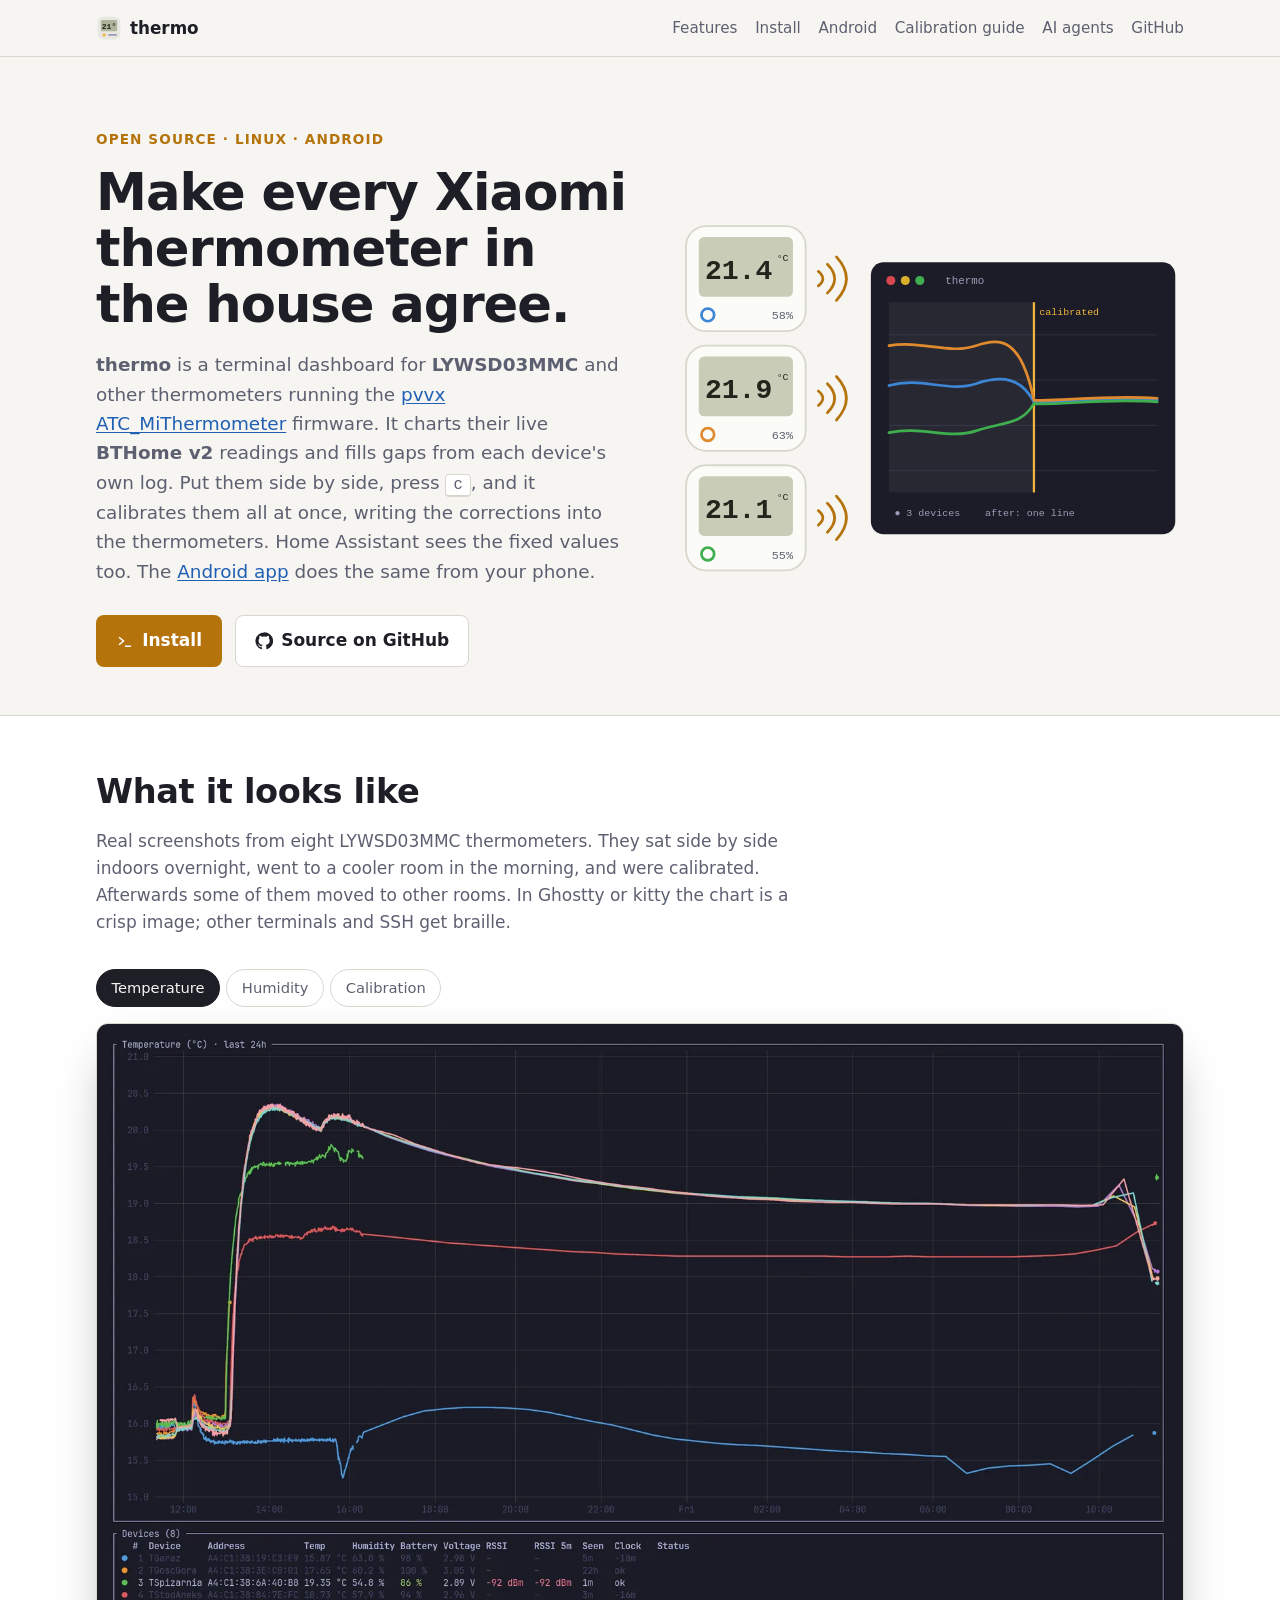
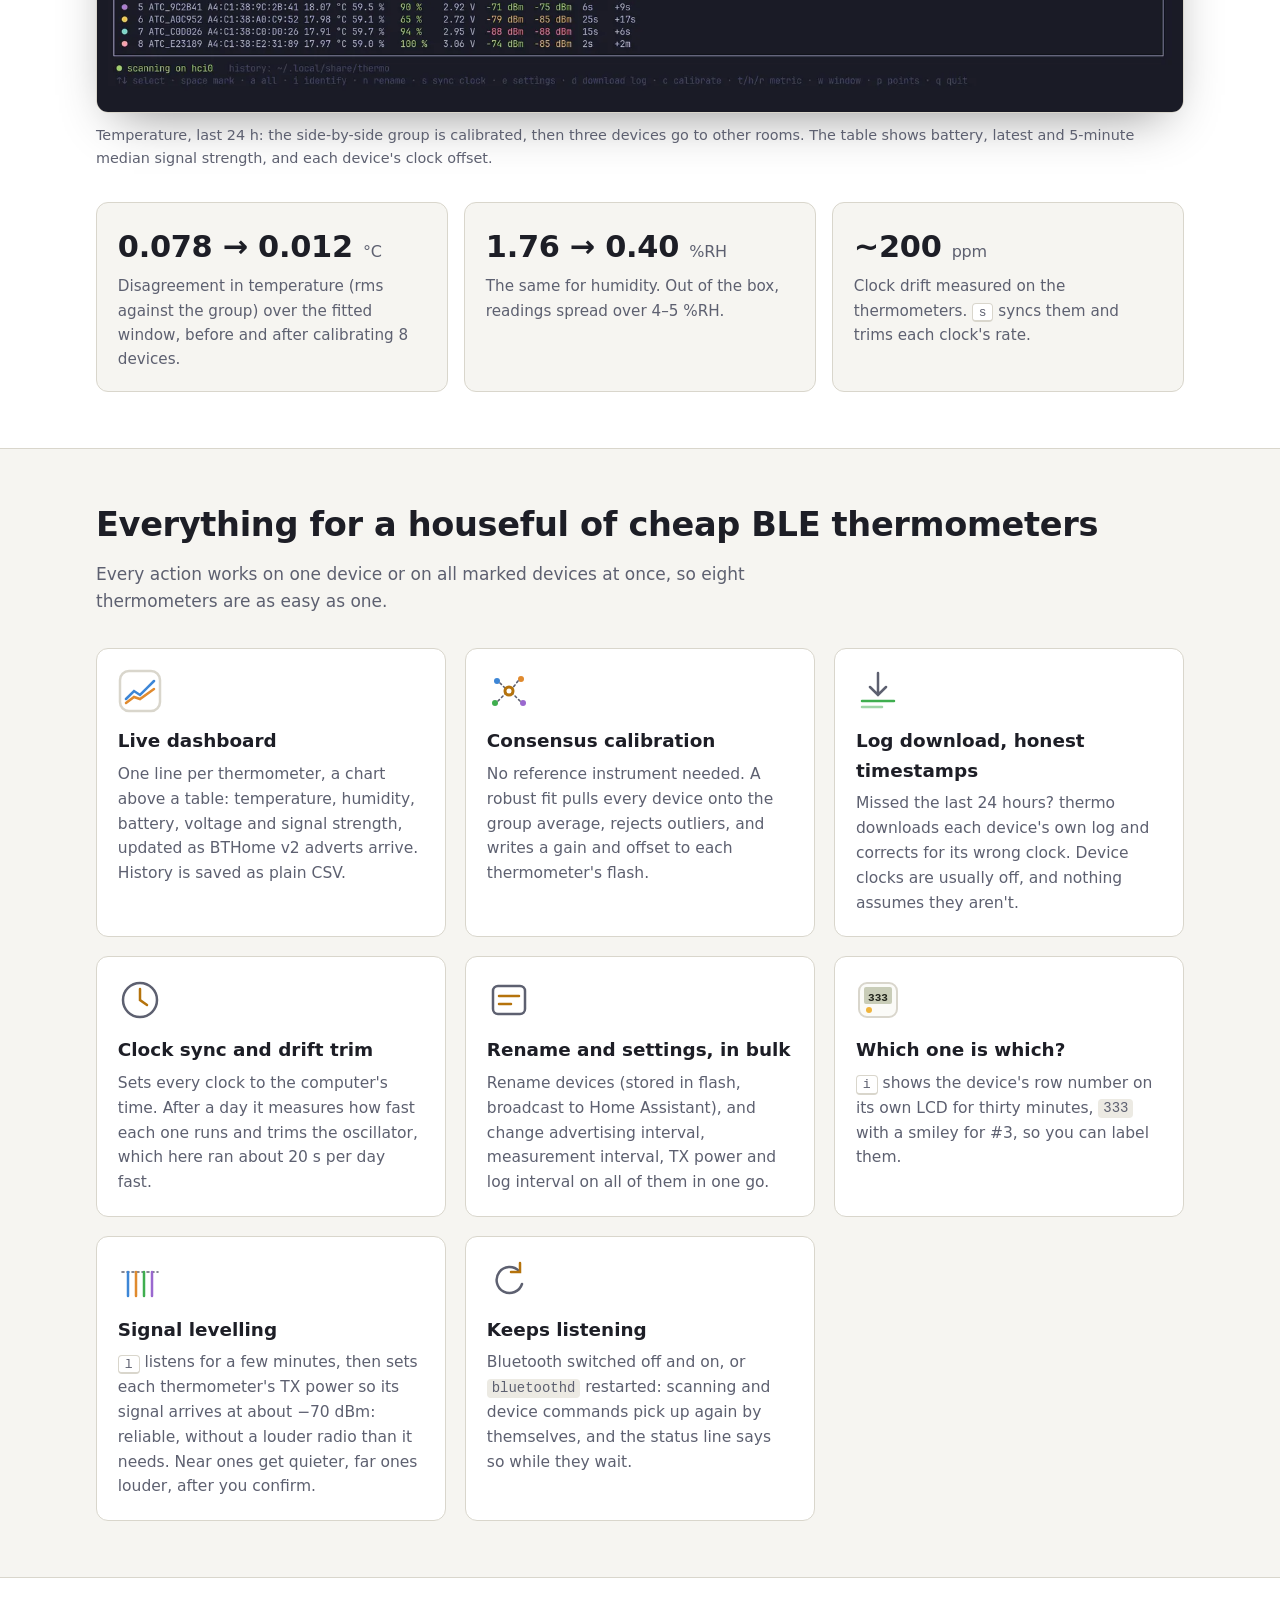
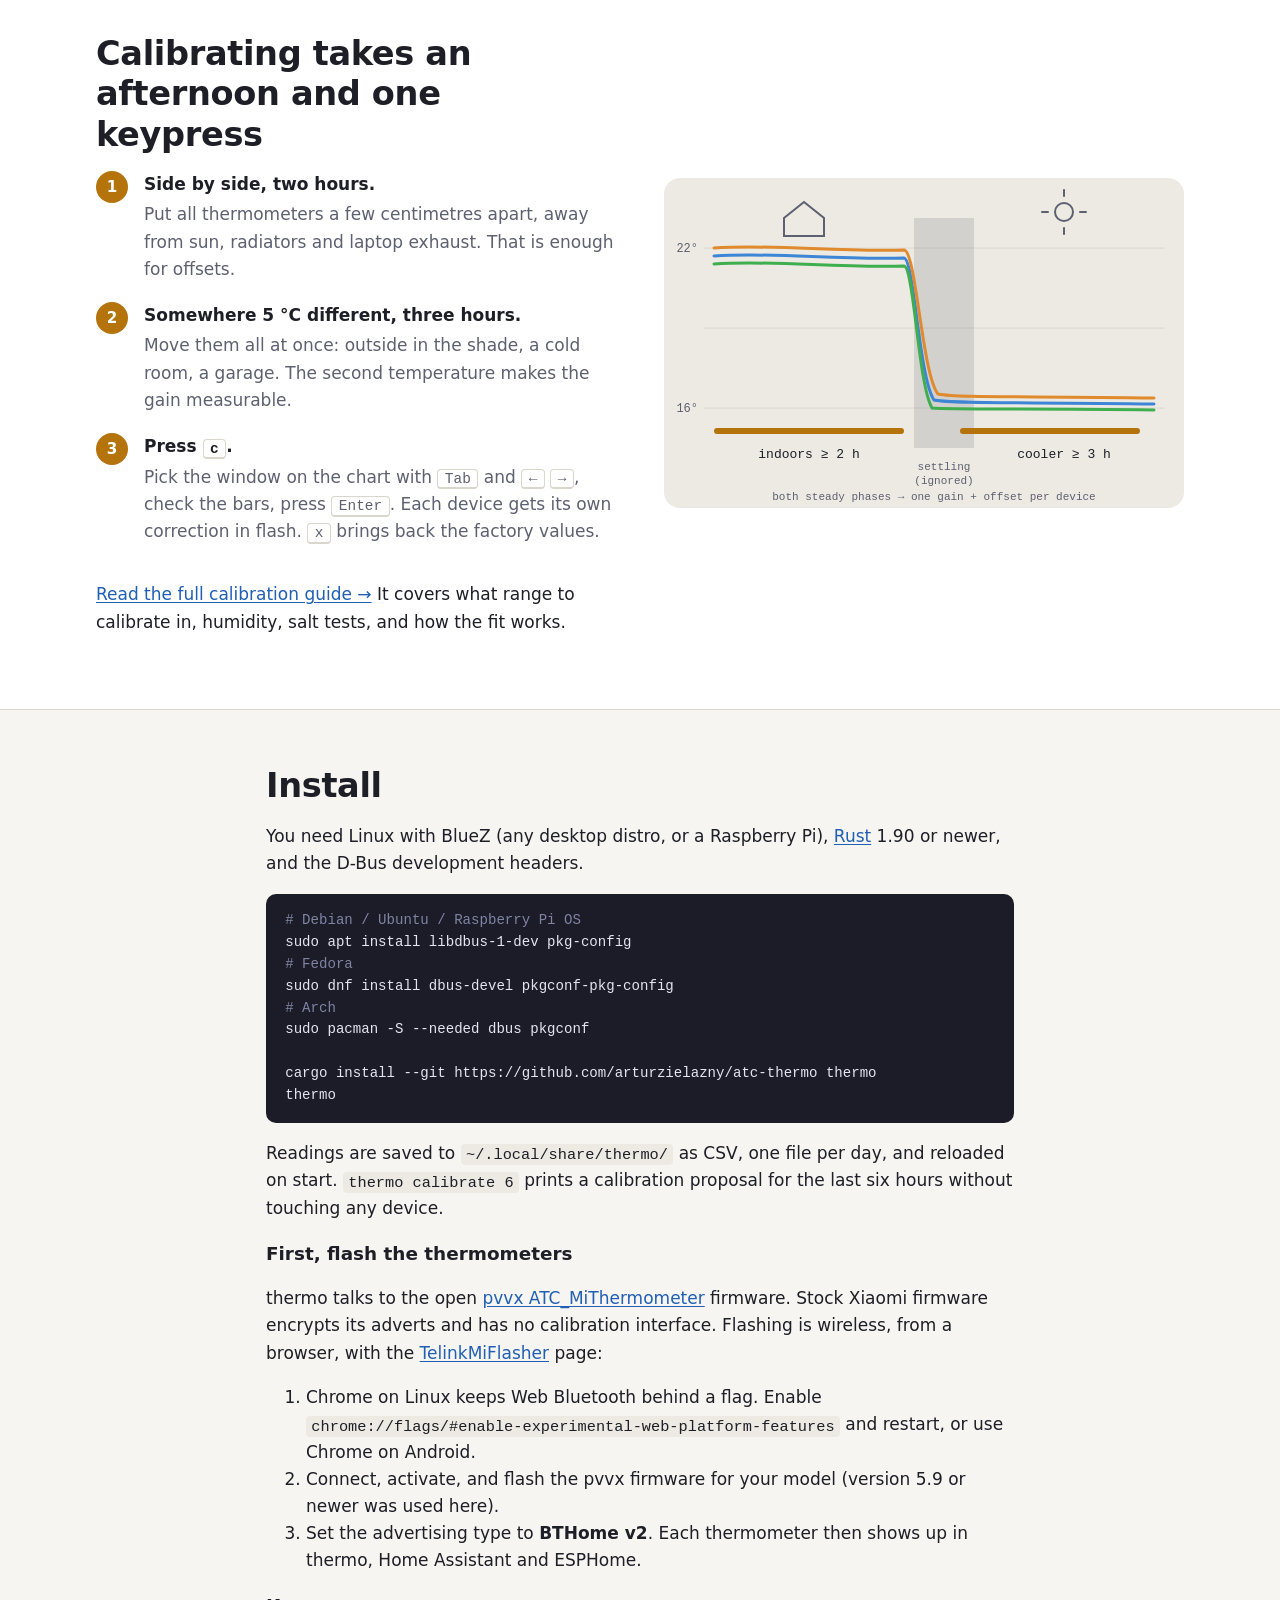
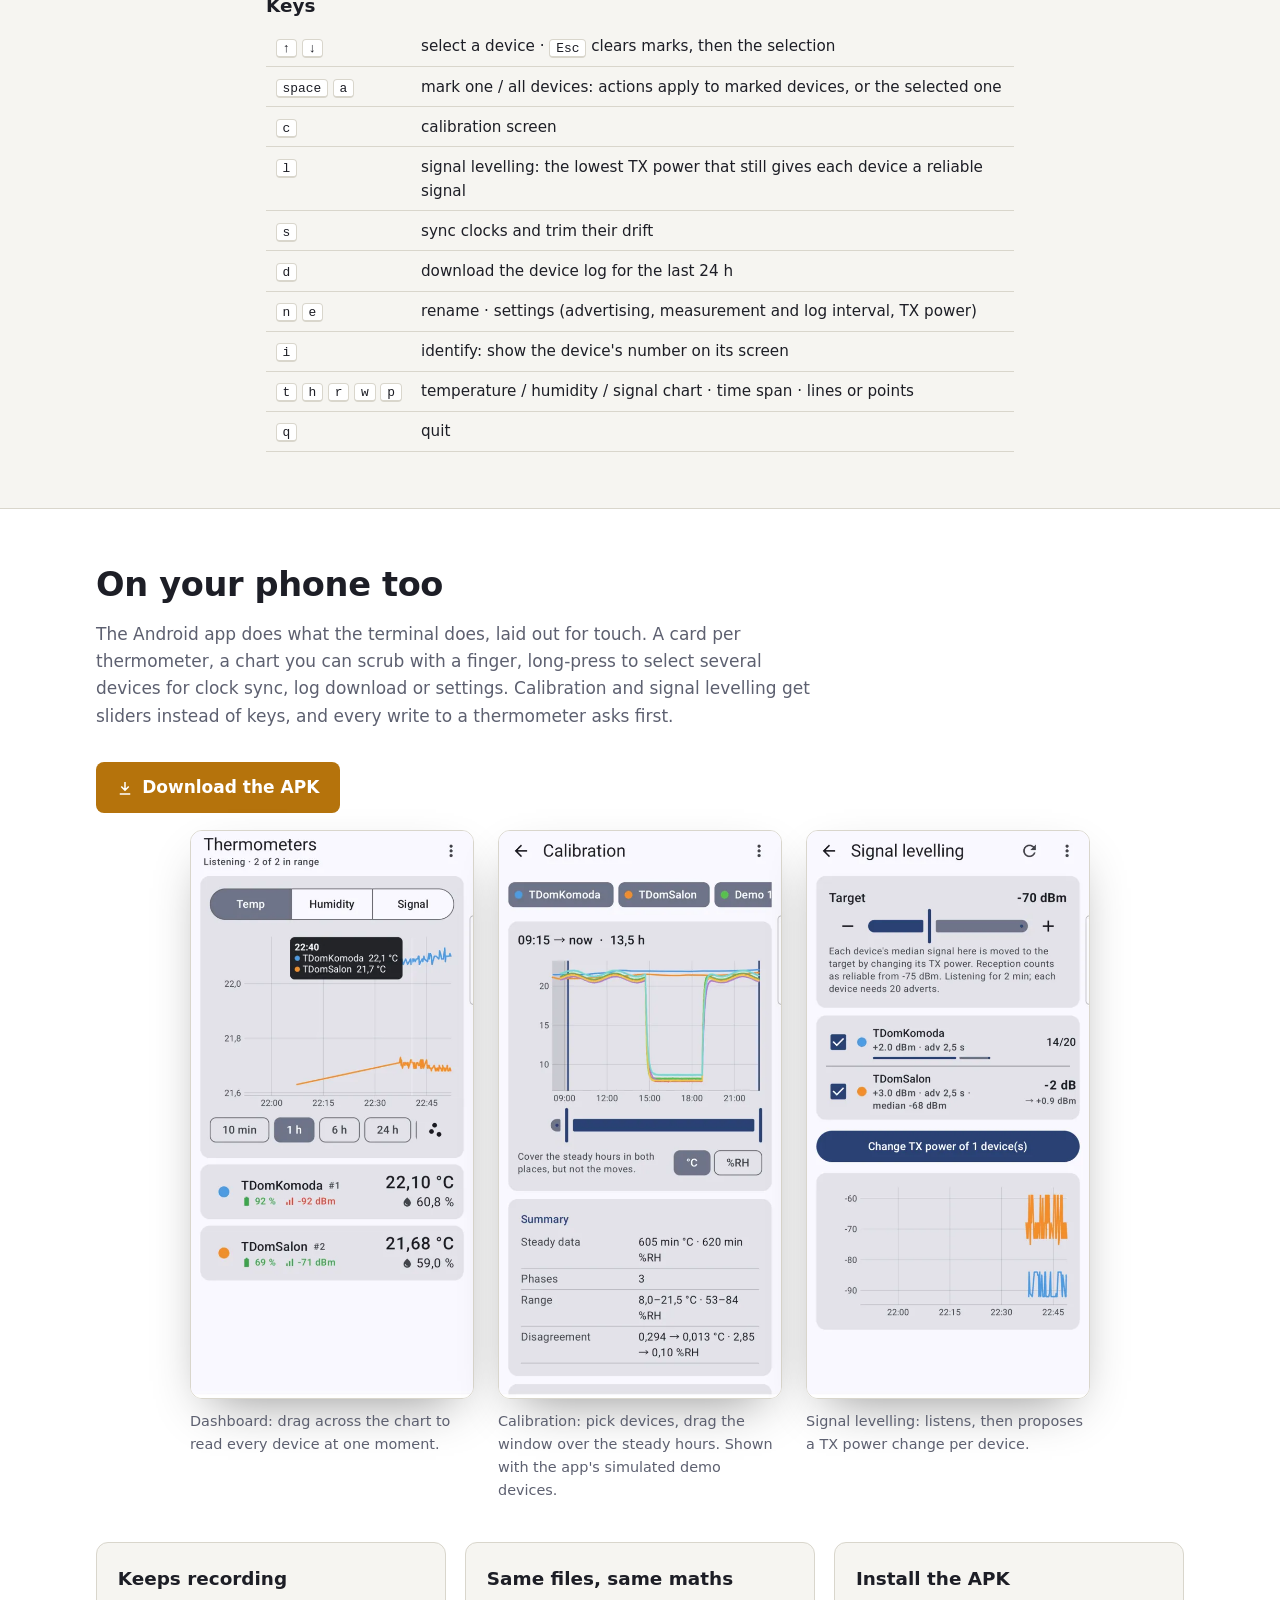
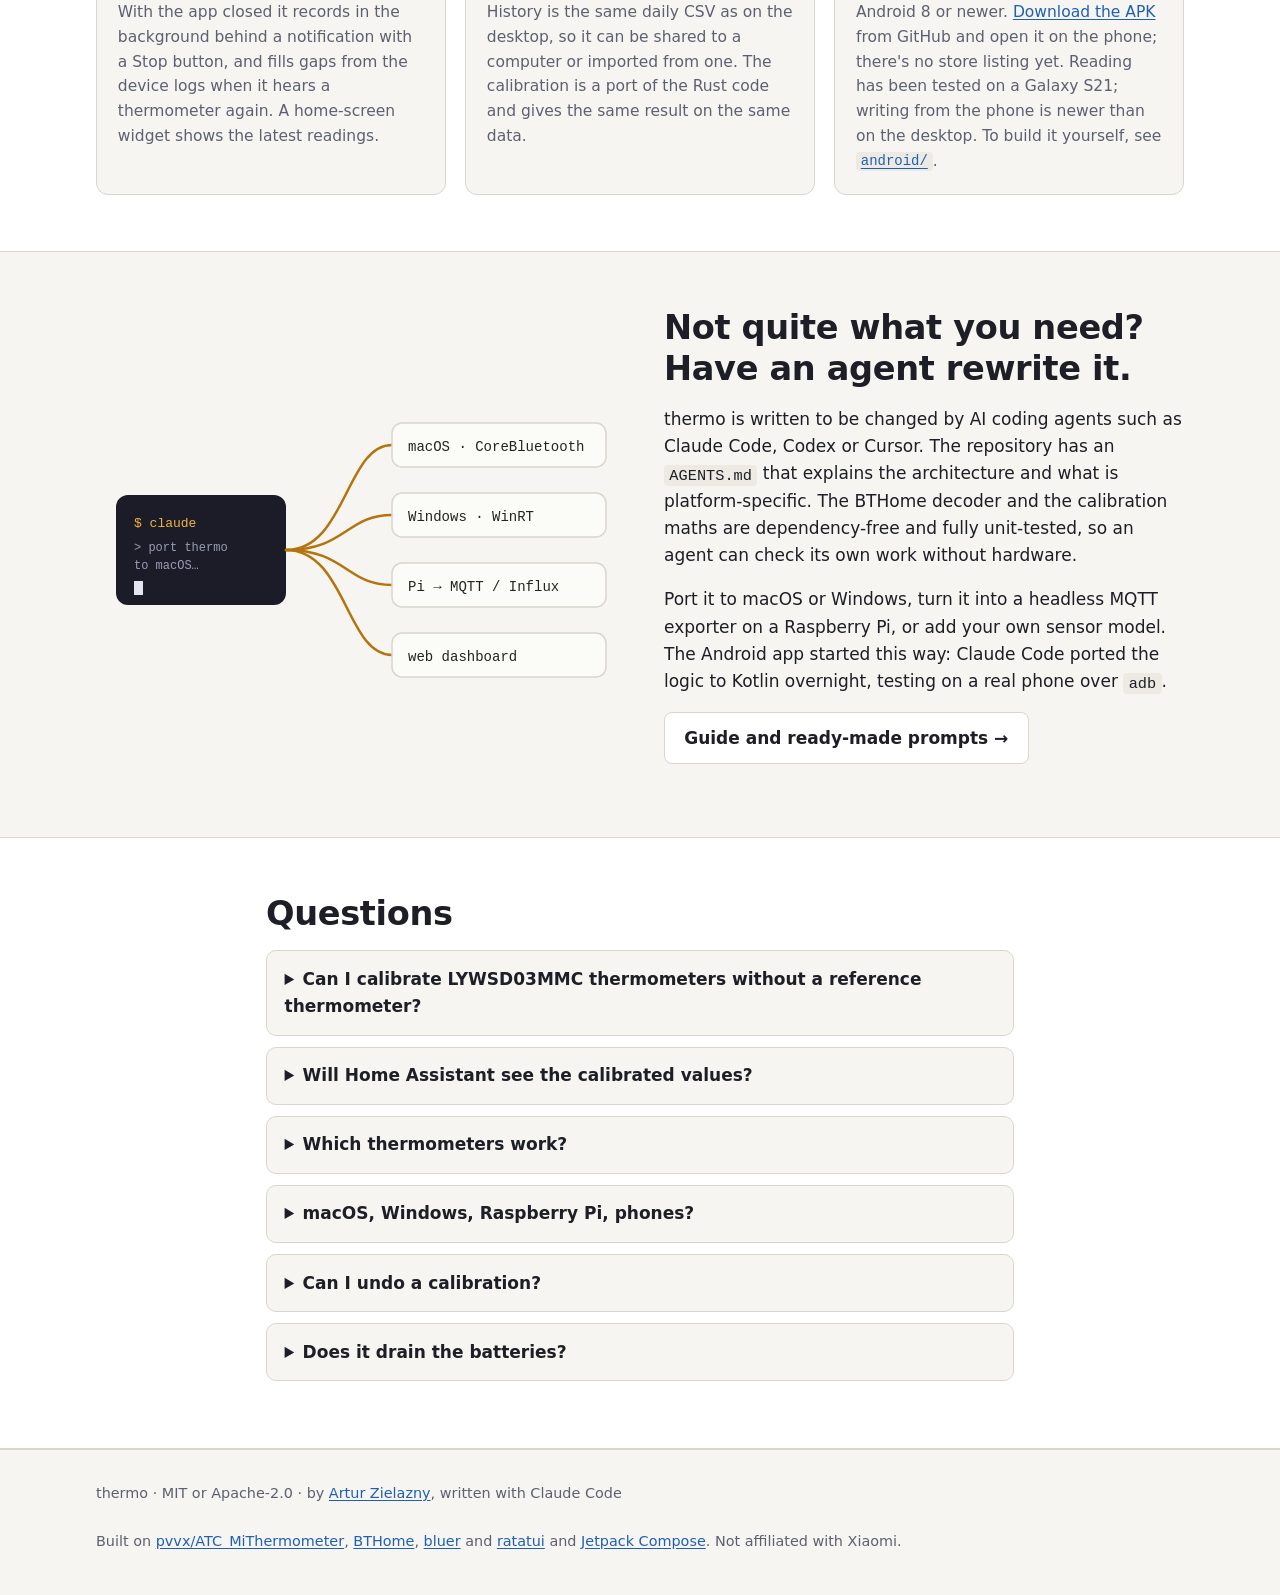
==== commit f00a7e6e: "Rust 1.90 is the minimum; plot uses as_chunks_mut The first MSRV run showed the locked dependencies " ====
--- a/site/index.html
+++ b/site/index.html
@@ -274,7 +274,7 @@
 <section id="install" aria-labelledby="inst">
   <div class="wrap narrow">
     <h2 id="inst">Install</h2>
-    <p>You need Linux with BlueZ (any desktop distro, or a Raspberry Pi), <a href="https://rustup.rs">Rust</a> 1.88 or newer, and the D-Bus development headers.</p>
+    <p>You need Linux with BlueZ (any desktop distro, or a Raspberry Pi), <a href="https://rustup.rs">Rust</a> 1.90 or newer, and the D-Bus development headers.</p>
 <pre><code><span class="c"># Debian / Ubuntu / Raspberry Pi OS</span>
 sudo apt install libdbus-1-dev pkg-config
 <span class="c"># Fedora</span>
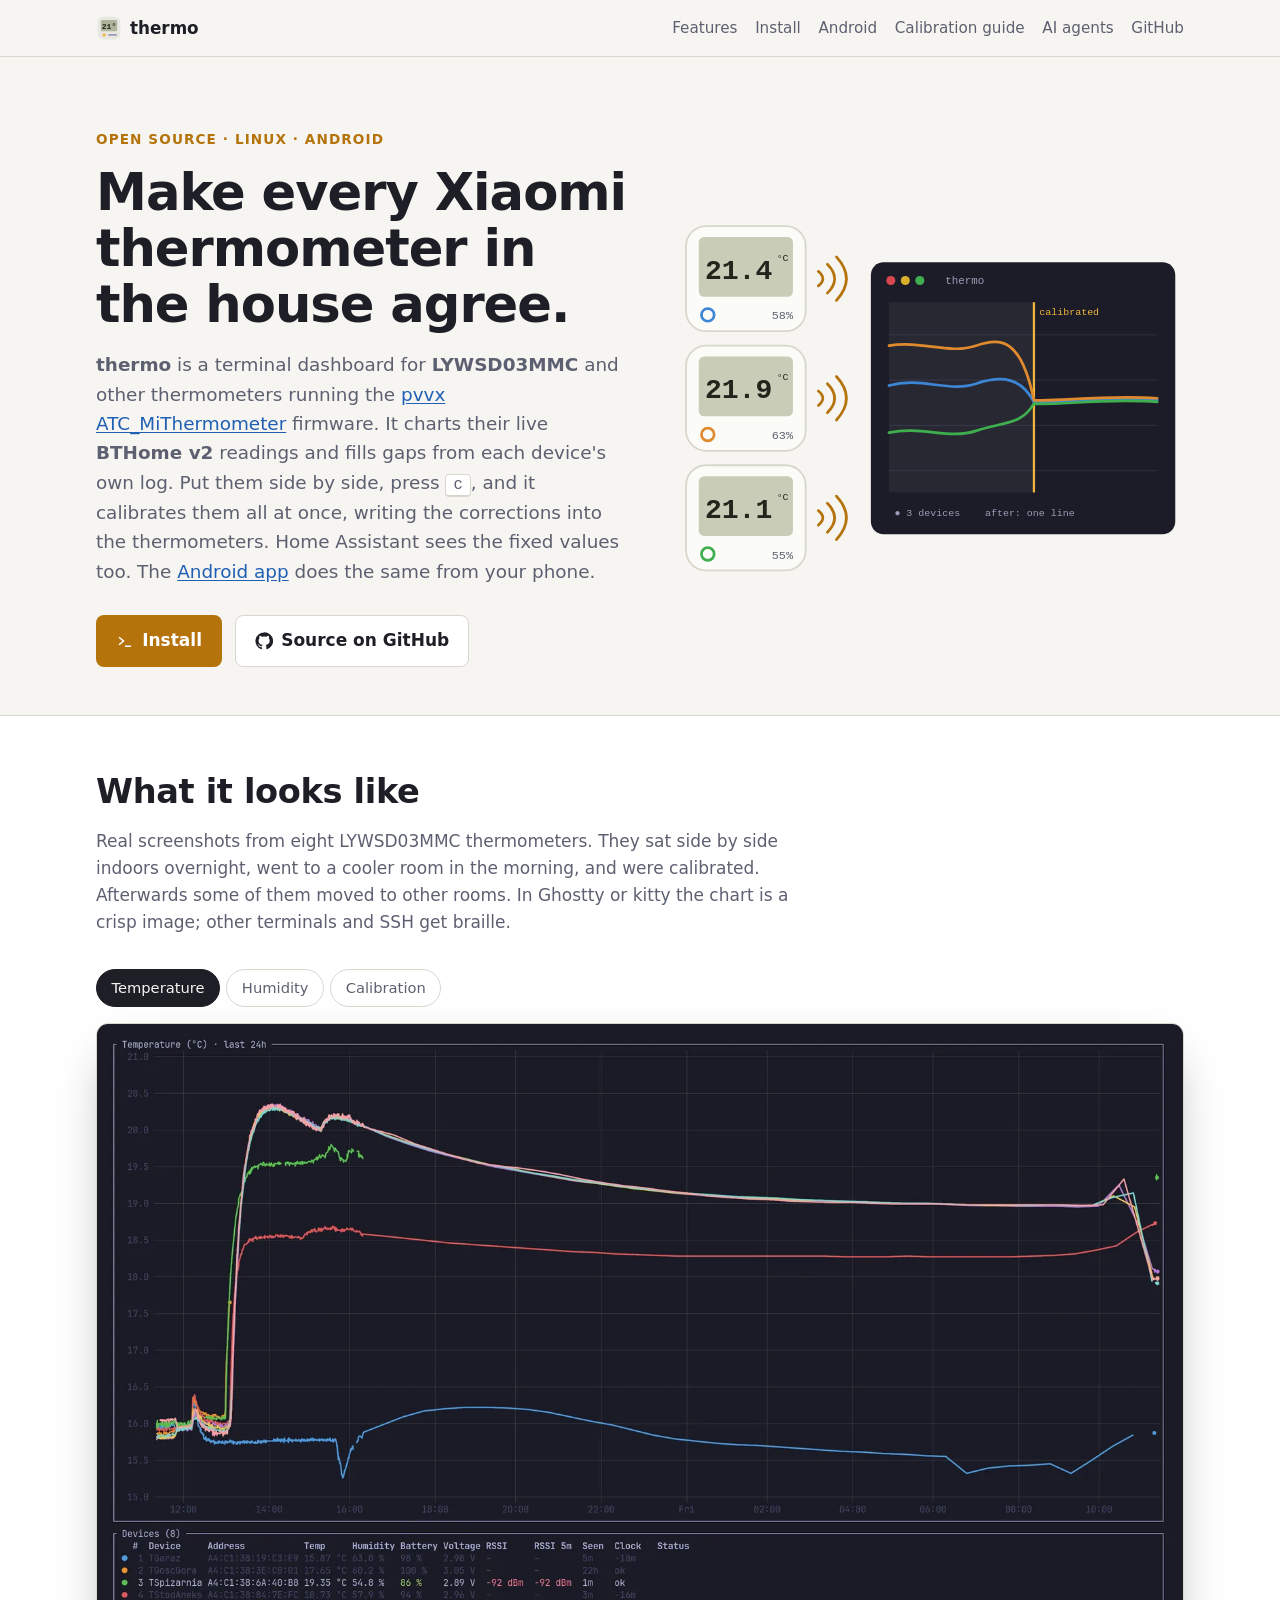
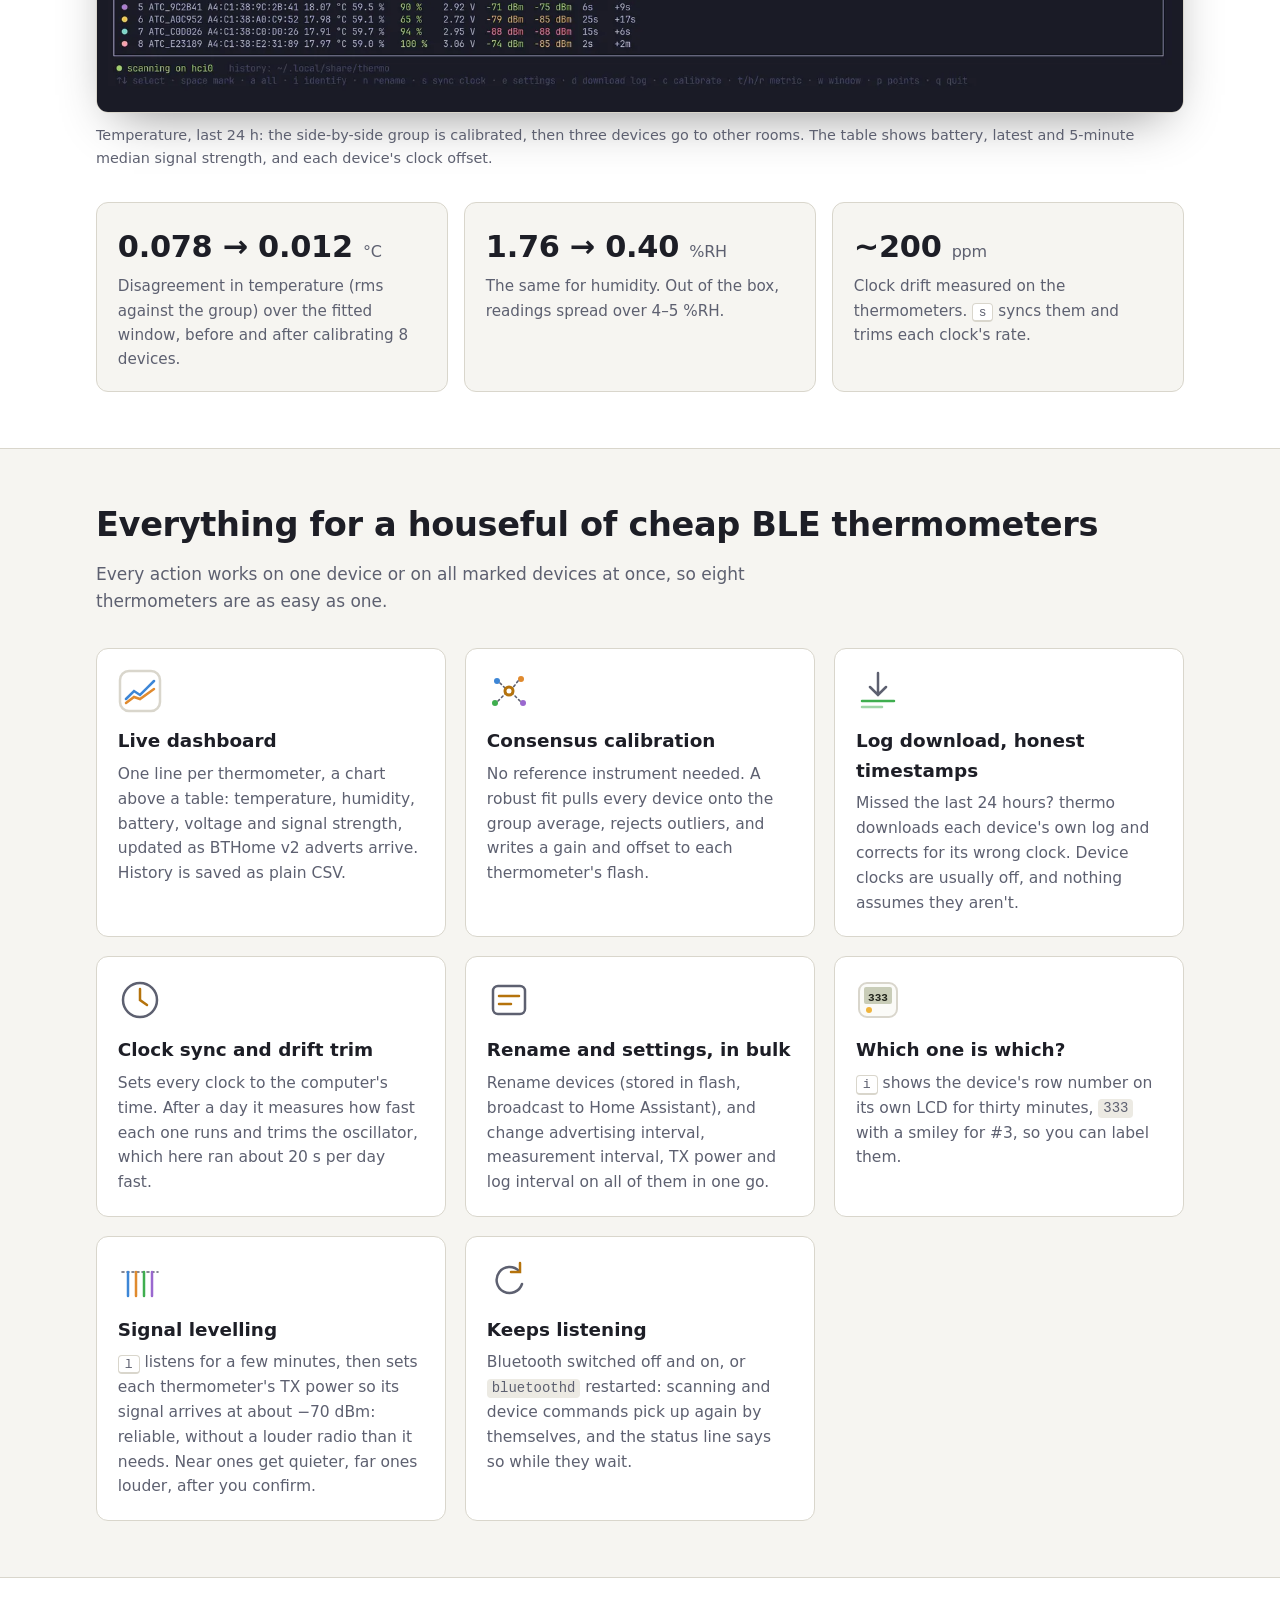
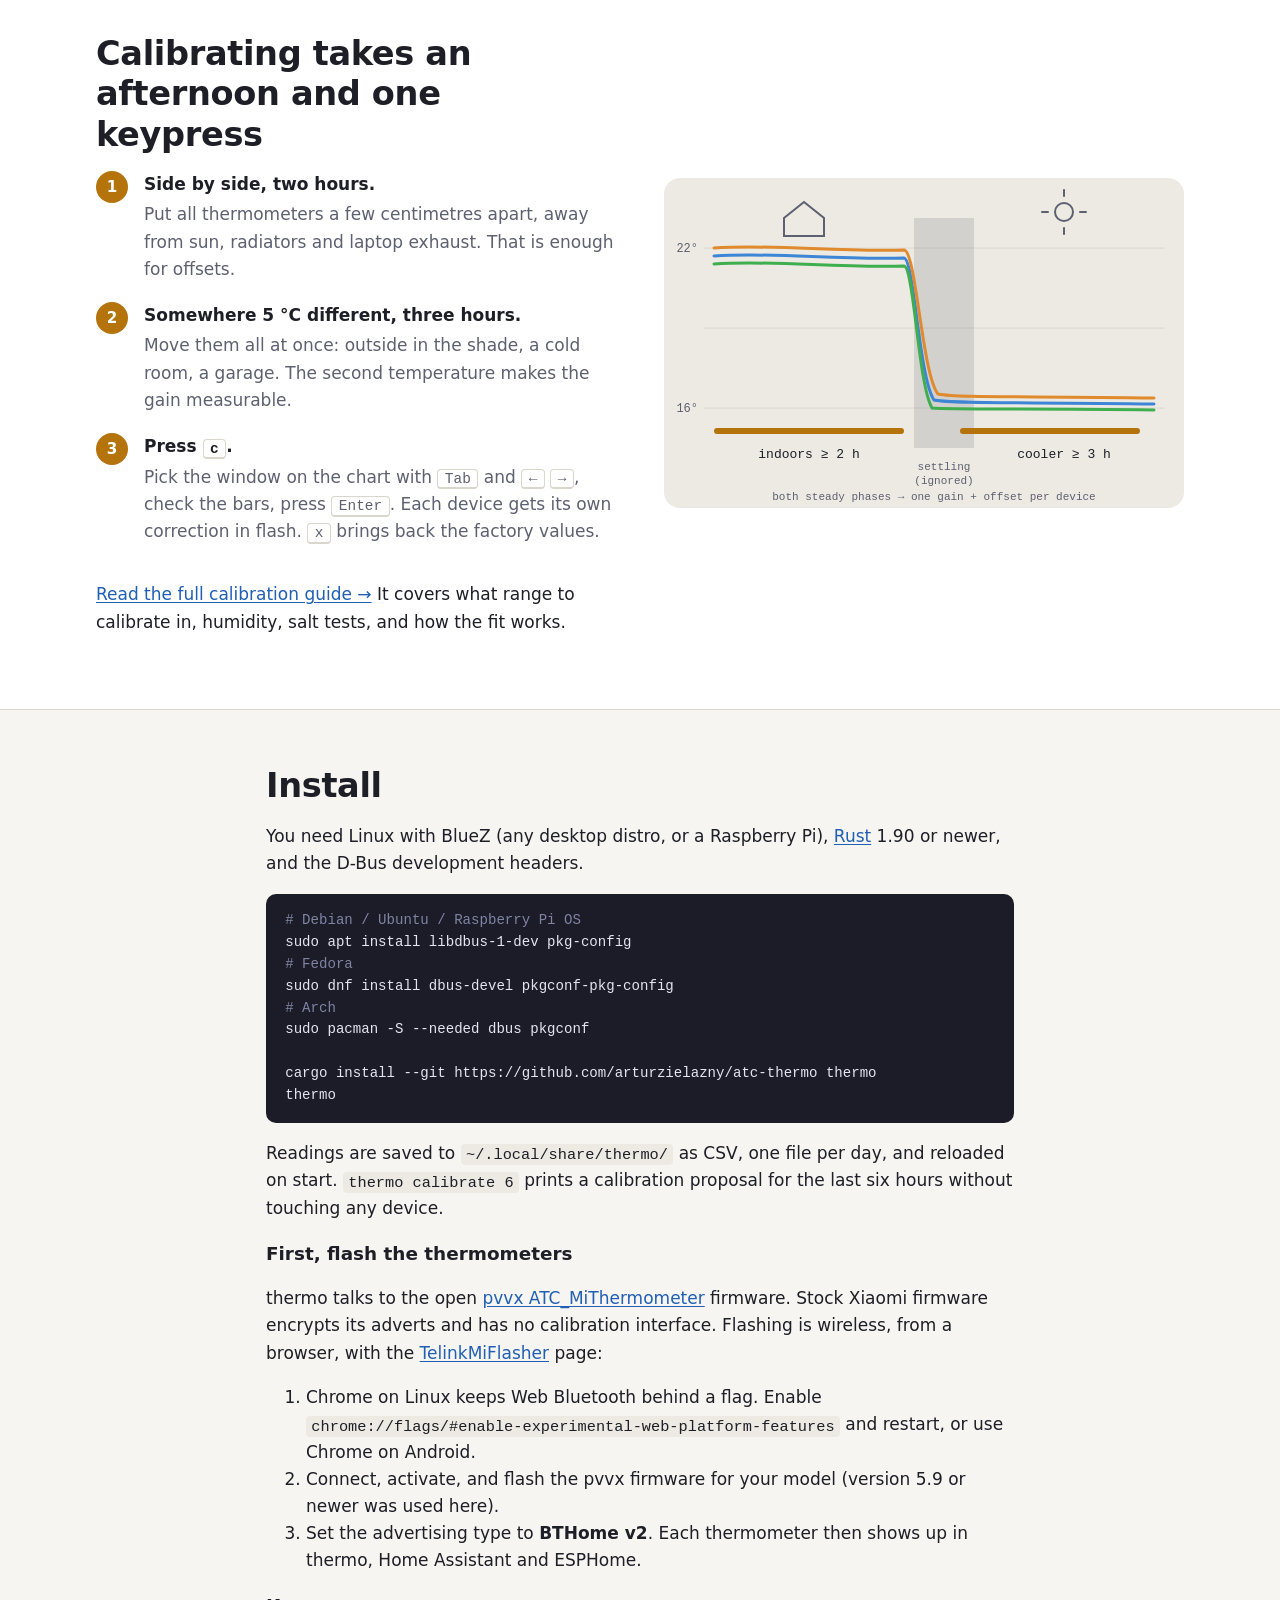
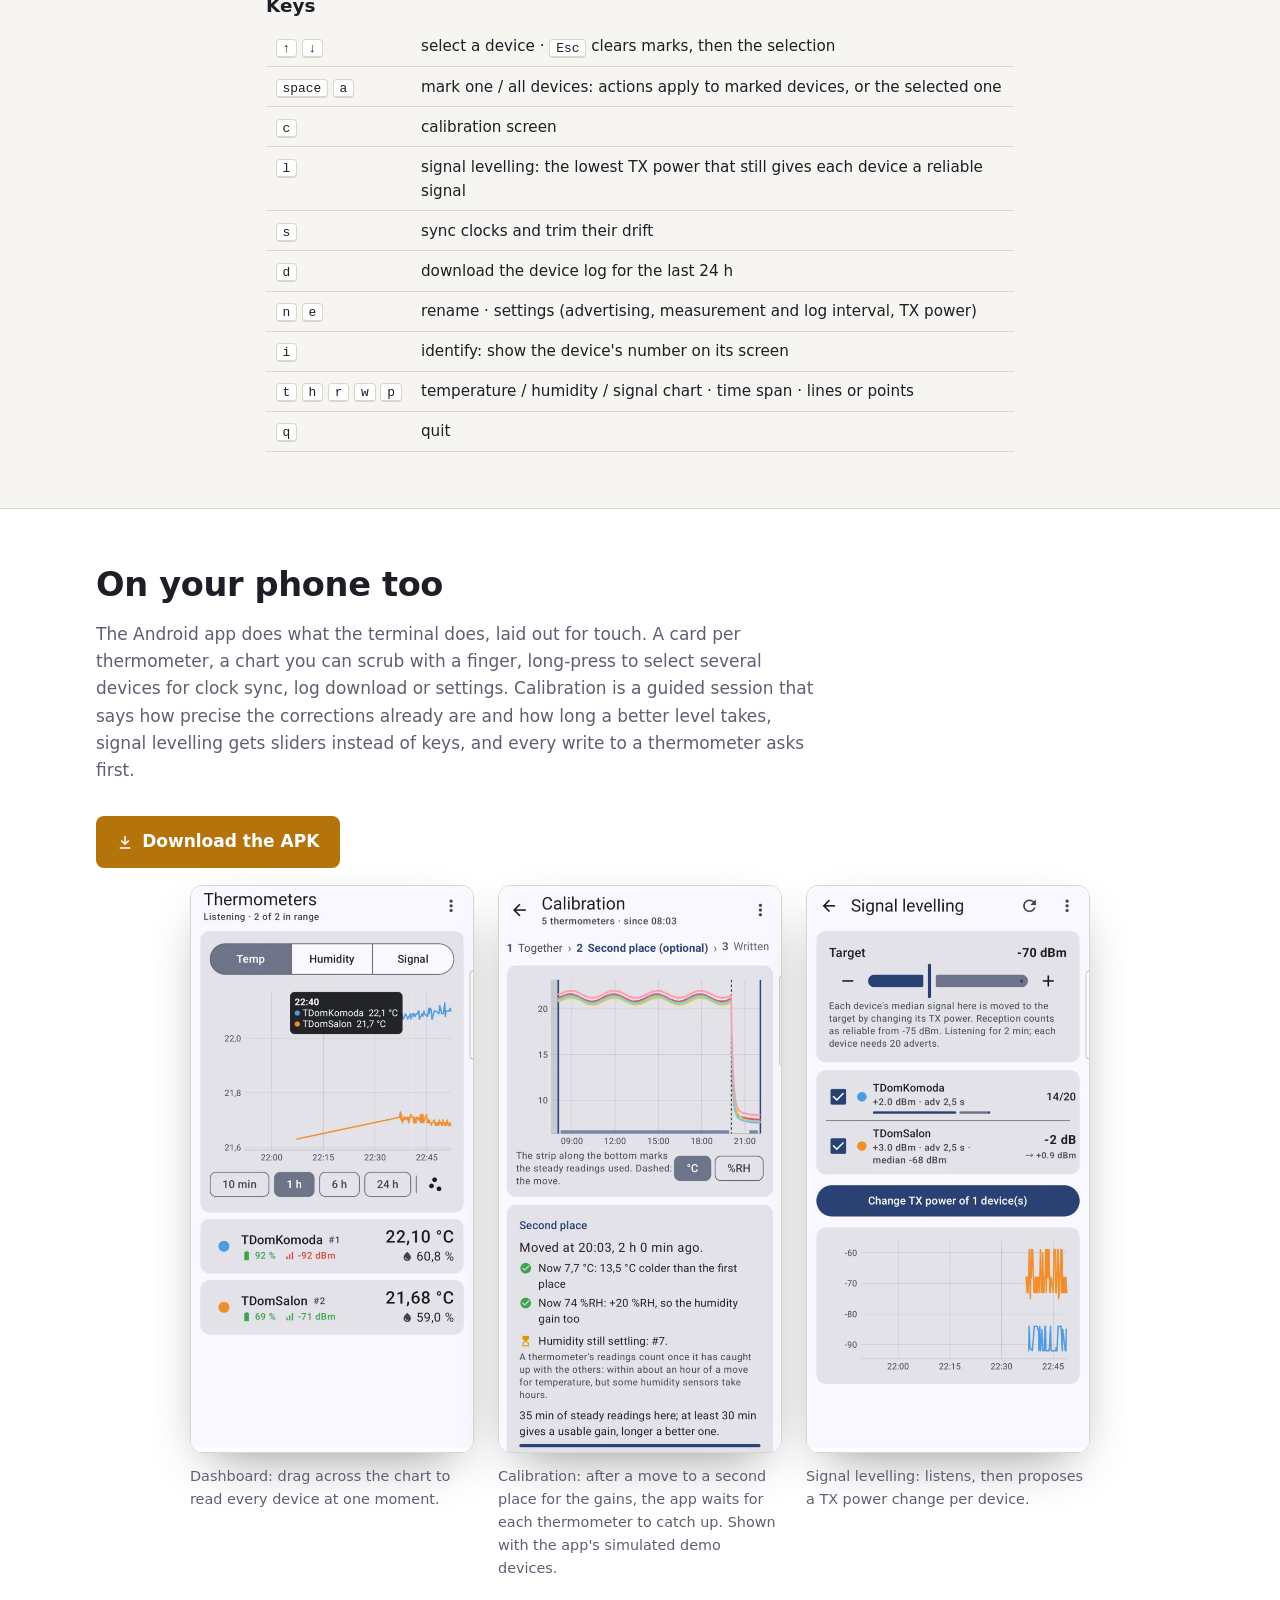
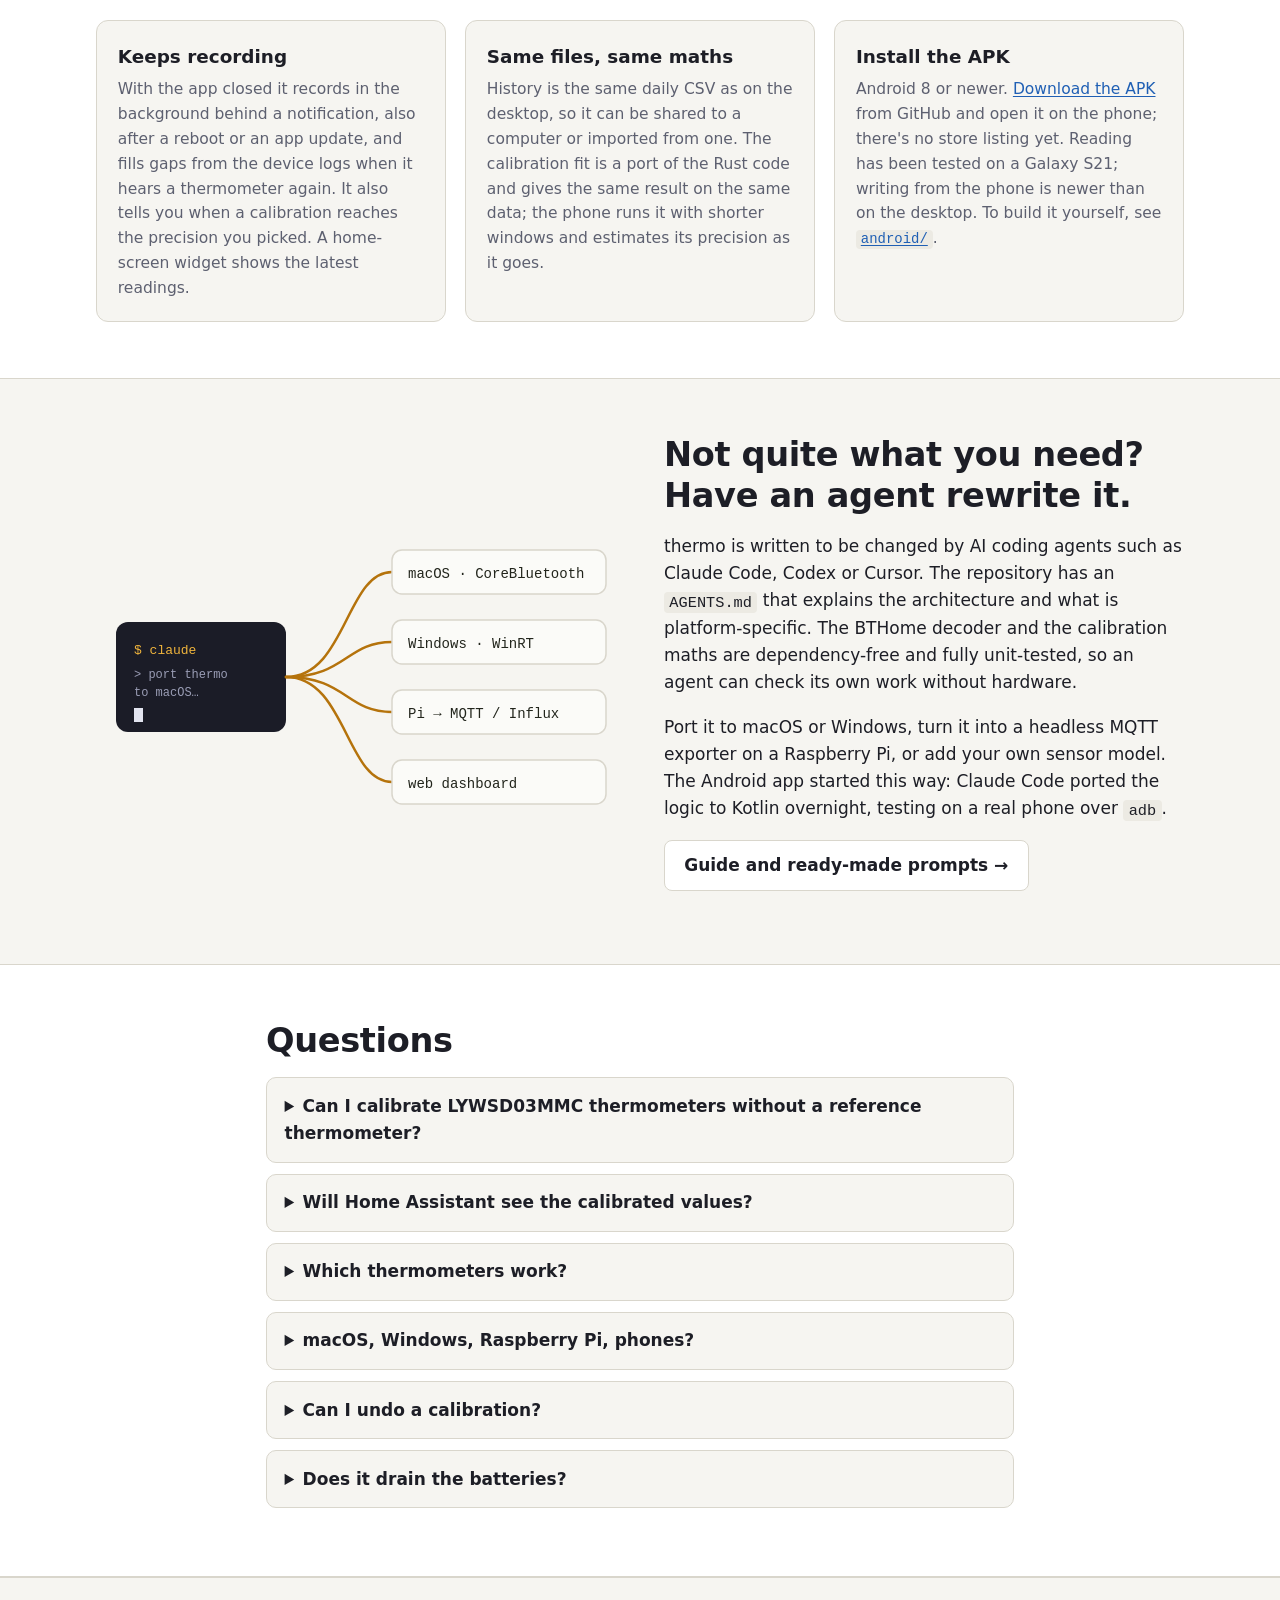
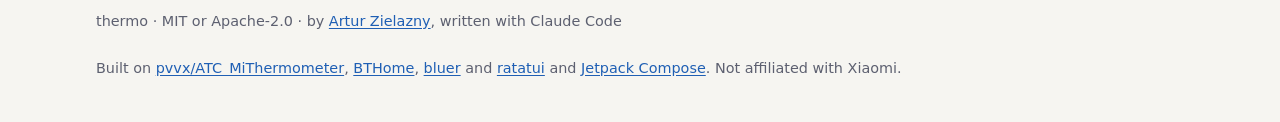
==== commit b6694ec6: "Download links point at the Android 0.4.0 release The site's calibration screenshot shows the guided" ====
--- a/site/index.html
+++ b/site/index.html
@@ -315,28 +315,28 @@
 <section id="android" class="alt" aria-labelledby="andr">
   <div class="wrap">
     <h2 id="andr">On your phone too</h2>
-    <p class="section-lead">The Android app does what the terminal does, laid out for touch. A card per thermometer, a chart you can scrub with a finger, long-press to select several devices for clock sync, log download or settings. Calibration and signal levelling get sliders instead of keys, and every write to a thermometer asks first.</p>
-    <p class="cta"><a class="btn primary" href="https://github.com/arturzielazny/atc-thermo/releases/tag/android-v0.1.0">
+    <p class="section-lead">The Android app does what the terminal does, laid out for touch. A card per thermometer, a chart you can scrub with a finger, long-press to select several devices for clock sync, log download or settings. Calibration is a guided session that says how precise the corrections already are and how long a better level takes, signal levelling gets sliders instead of keys, and every write to a thermometer asks first.</p>
+    <p class="cta"><a class="btn primary" href="https://github.com/arturzielazny/atc-thermo/releases/tag/android-v0.4.0">
       <svg viewBox="0 0 24 24" fill="none" stroke="currentColor" stroke-width="2" aria-hidden="true"><path d="M12 4v11M7 10l5 5 5-5M5 20h14"/></svg>
       Download the APK
     </a></p>
     <div class="phones">
       <figure class="shot"><img src="assets/android-dashboard.webp" width="540" height="1085" alt="thermo Android dashboard: temperature chart of two thermometers with a touch tooltip, time span chips, and a card per device with temperature, humidity, battery and signal" loading="lazy"><figcaption>Dashboard: drag across the chart to read every device at one moment.</figcaption></figure>
-      <figure class="shot"><img src="assets/android-calibration.webp" width="540" height="1085" alt="thermo Android calibration screen: device chips, a 13.5 hour chart with a window slider below it, and a summary of steady data, phases and disagreement before and after" loading="lazy"><figcaption>Calibration: pick devices, drag the window over the steady hours. Shown with the app's simulated demo devices.</figcaption></figure>
+      <figure class="shot"><img src="assets/android-calibration.webp" width="540" height="1085" alt="thermo Android calibration screen in the second place: steps Together, Second place and Written, a chart of five thermometers moved from 21 °C to 8 °C with a dashed line at the move and a strip under the steady readings, and checks that the place is 13.5 °C colder and 20 %RH more humid, that one device's humidity is still settling, and that 35 minutes of steady readings were collected" loading="lazy"><figcaption>Calibration: after a move to a second place for the gains, the app waits for each thermometer to catch up. Shown with the app's simulated demo devices.</figcaption></figure>
       <figure class="shot"><img src="assets/android-levelling.webp" width="540" height="1085" alt="thermo Android signal levelling screen: a target of −70 dBm, per-device progress and planned TX power change, and a signal strength chart" loading="lazy"><figcaption>Signal levelling: listens, then proposes a TX power change per device.</figcaption></figure>
     </div>
     <div class="features phone-notes">
       <div class="card">
         <h3>Keeps recording</h3>
-        <p>With the app closed it records in the background behind a notification with a Stop button, and fills gaps from the device logs when it hears a thermometer again. A home-screen widget shows the latest readings.</p>
+        <p>With the app closed it records in the background behind a notification, also after a reboot or an app update, and fills gaps from the device logs when it hears a thermometer again. It also tells you when a calibration reaches the precision you picked. A home-screen widget shows the latest readings.</p>
       </div>
       <div class="card">
         <h3>Same files, same maths</h3>
-        <p>History is the same daily CSV as on the desktop, so it can be shared to a computer or imported from one. The calibration is a port of the Rust code and gives the same result on the same data.</p>
+        <p>History is the same daily CSV as on the desktop, so it can be shared to a computer or imported from one. The calibration fit is a port of the Rust code and gives the same result on the same data; the phone runs it with shorter windows and estimates its precision as it goes.</p>
       </div>
       <div class="card">
         <h3>Install the APK</h3>
-        <p>Android 8 or newer. <a href="https://github.com/arturzielazny/atc-thermo/releases/tag/android-v0.1.0">Download the APK</a> from GitHub and open it on the phone; there's no store listing yet. Reading has been tested on a Galaxy S21; writing from the phone is newer than on the desktop. To build it yourself, see <a href="https://github.com/arturzielazny/atc-thermo/tree/main/android"><code>android/</code></a>.</p>
+        <p>Android 8 or newer. <a href="https://github.com/arturzielazny/atc-thermo/releases/tag/android-v0.4.0">Download the APK</a> from GitHub and open it on the phone; there's no store listing yet. Reading has been tested on a Galaxy S21; writing from the phone is newer than on the desktop. To build it yourself, see <a href="https://github.com/arturzielazny/atc-thermo/tree/main/android"><code>android/</code></a>.</p>
       </div>
     </div>
   </div>
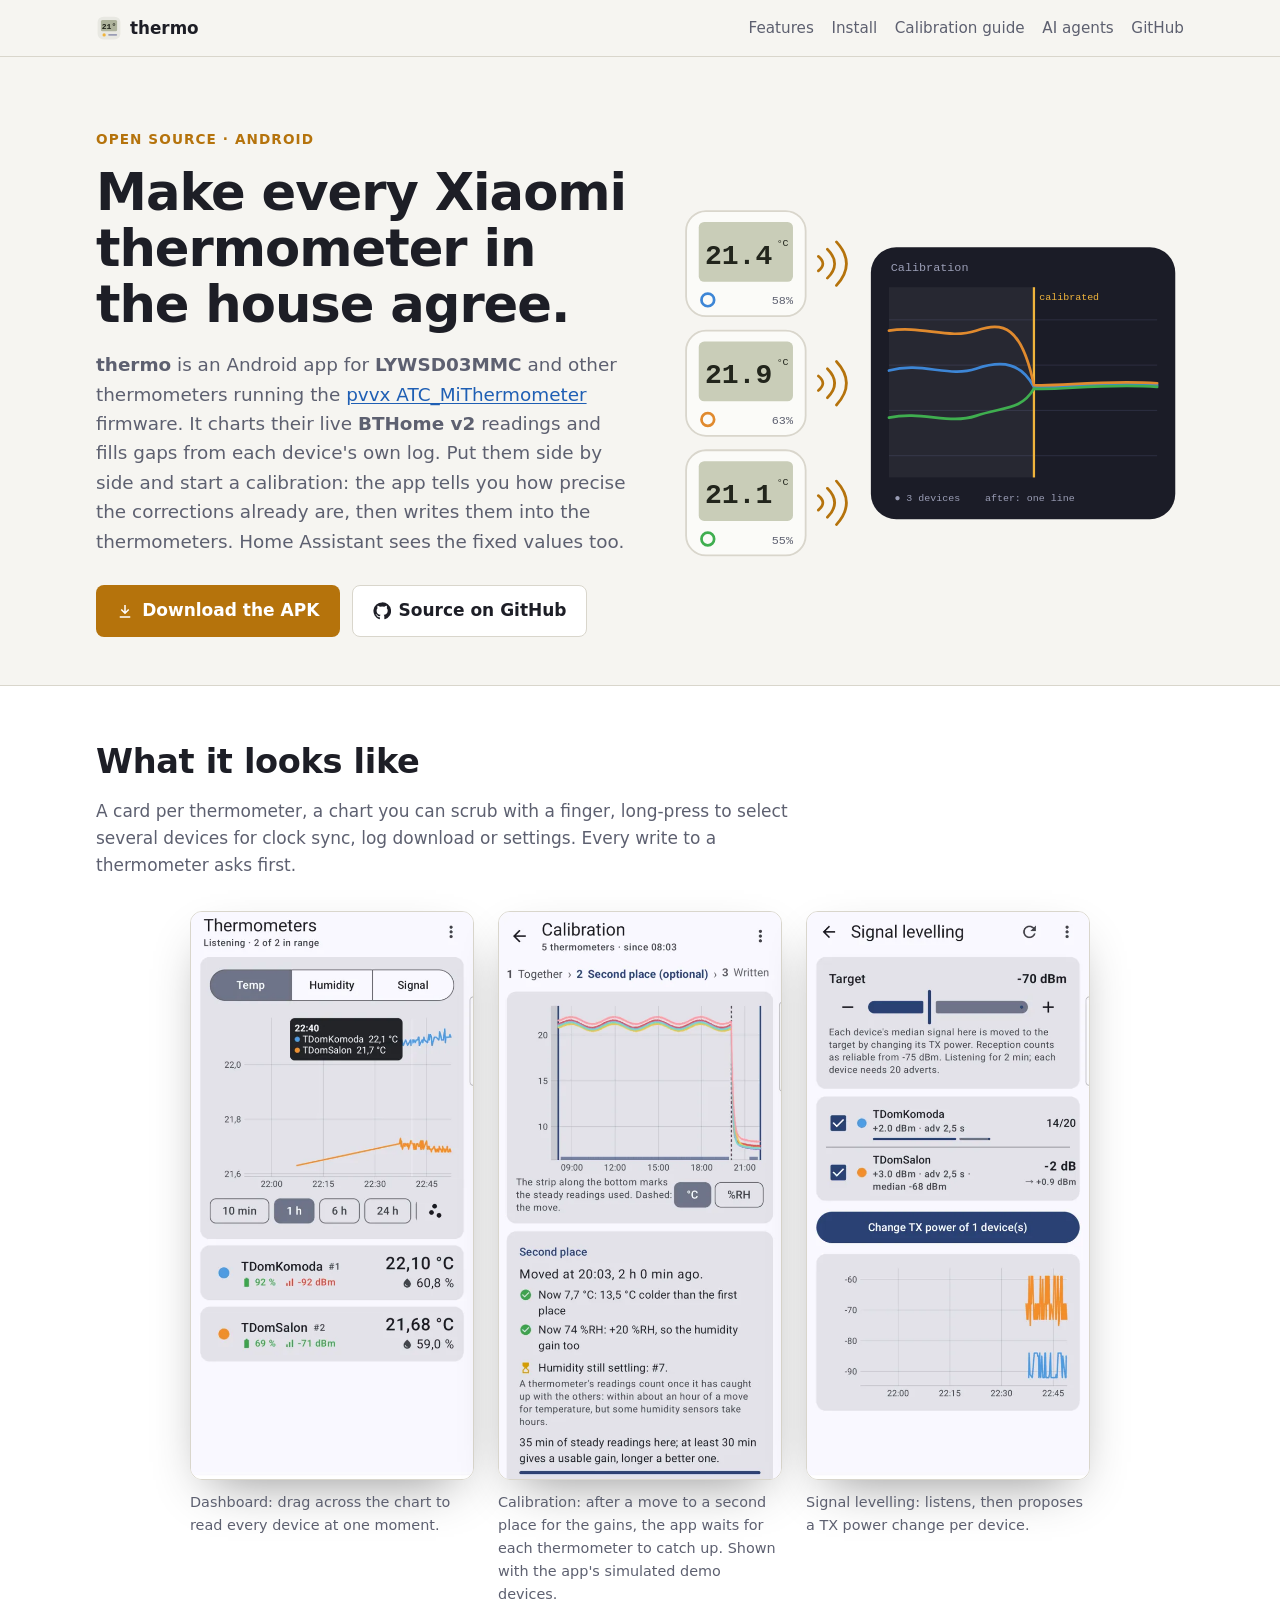
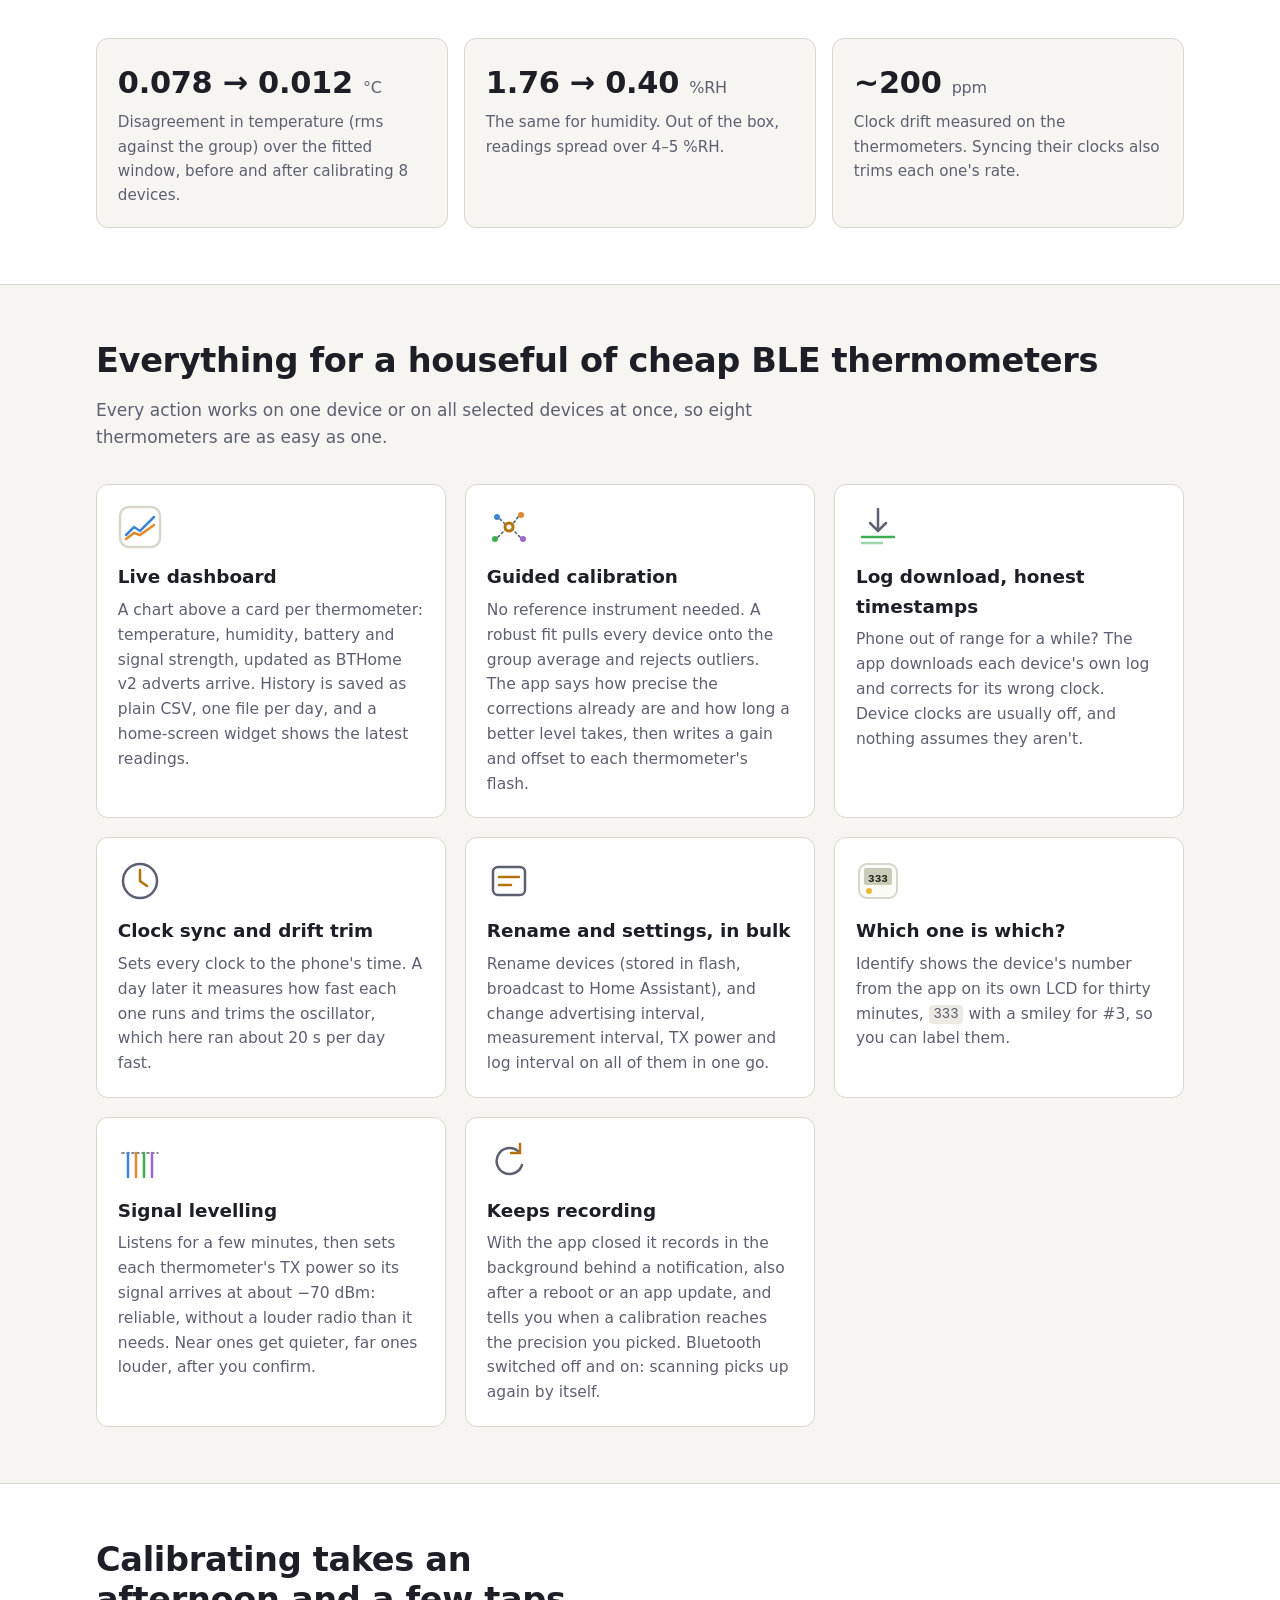
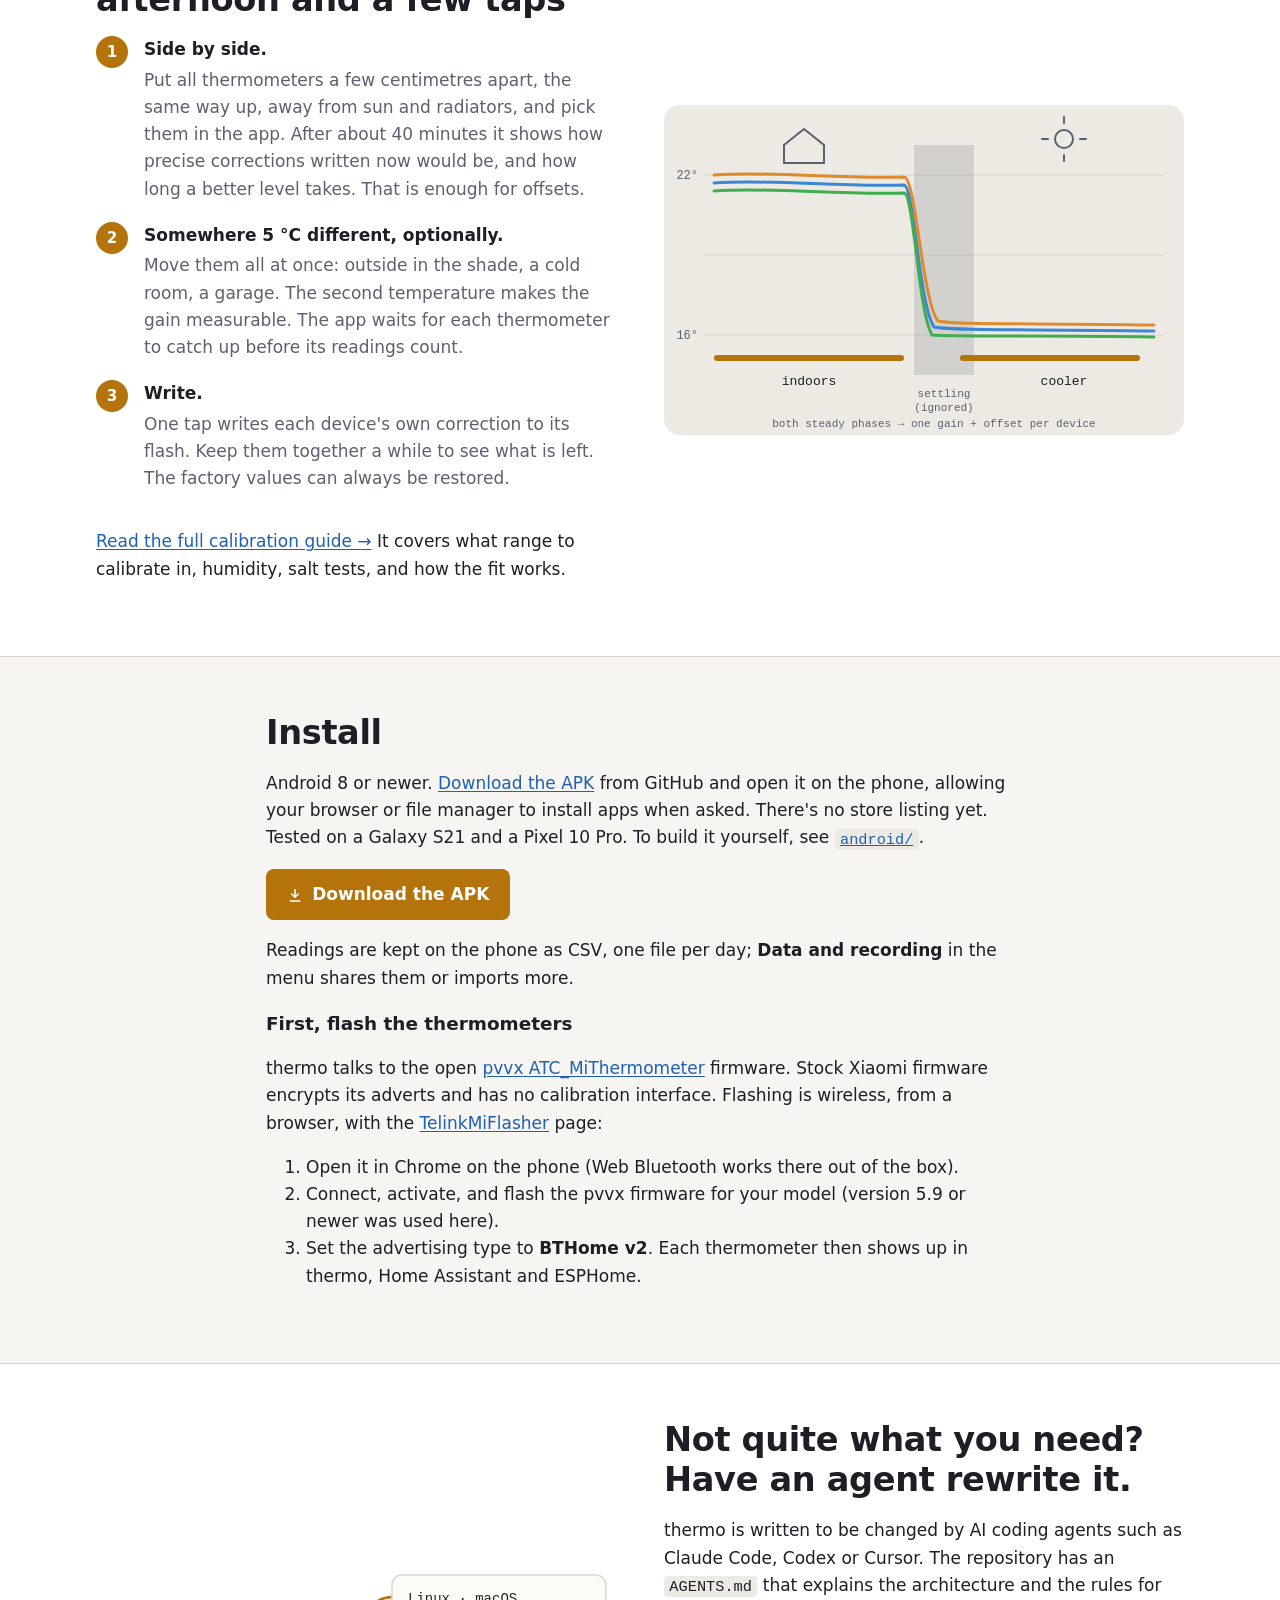
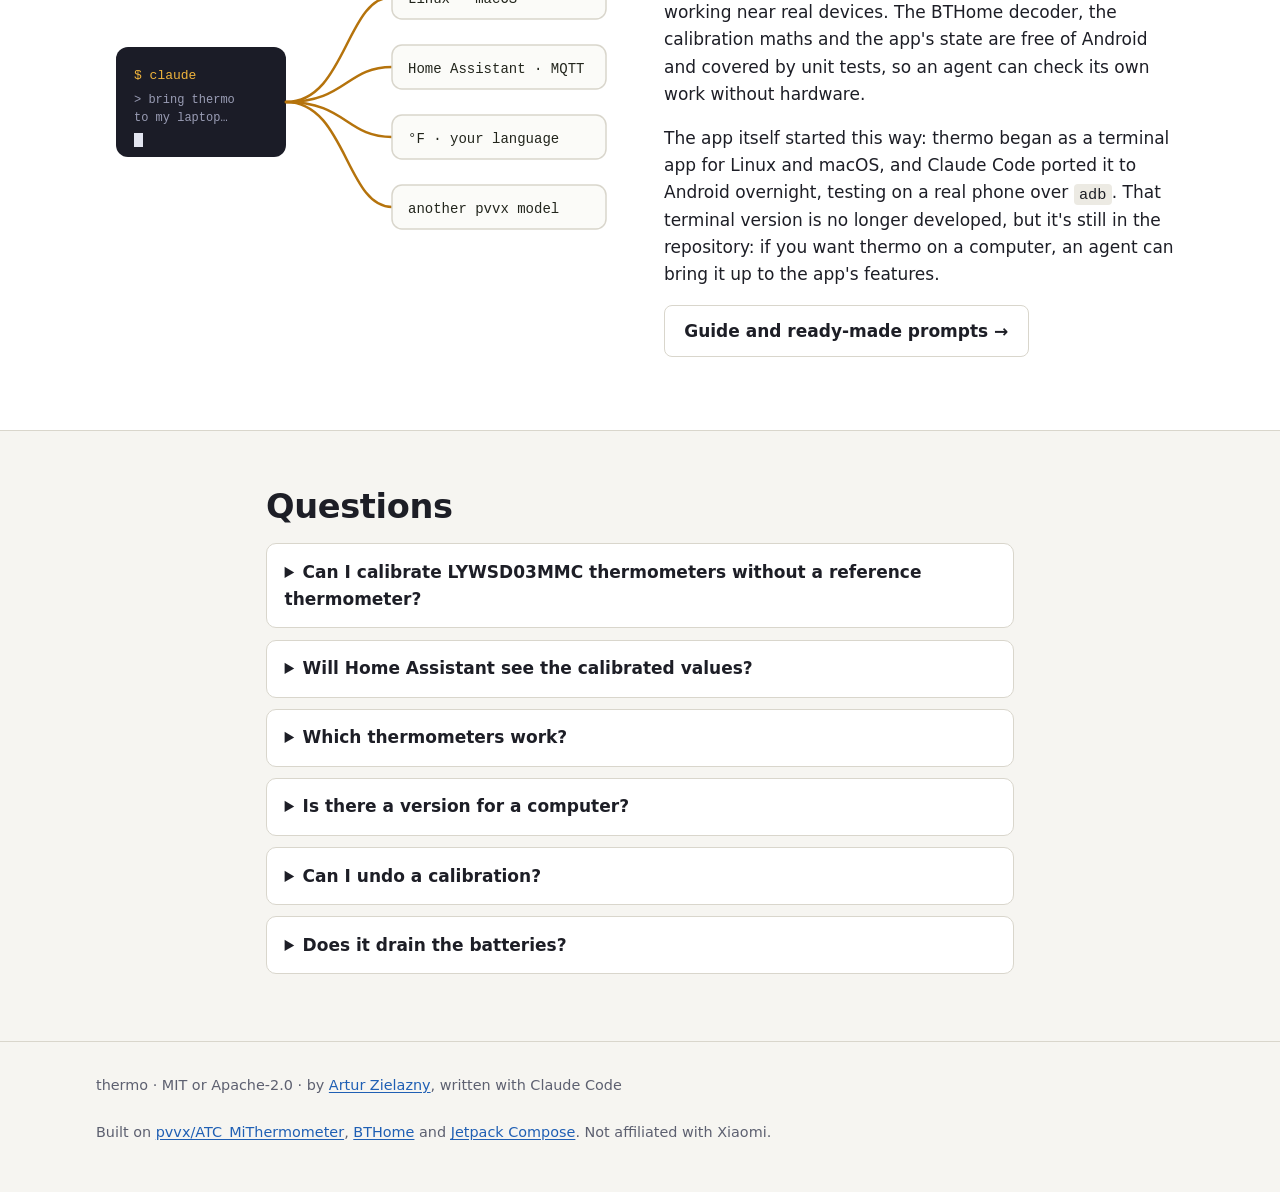
==== commit 396352df: "Site: the Android app only The home page is about the app: its screenshots instead of the terminal's" ====
--- a/site/index.html
+++ b/site/index.html
@@ -3,9 +3,9 @@
 <head>
 <meta charset="utf-8">
 <meta name="viewport" content="width=device-width, initial-scale=1">
-<title>thermo · Calibrate Xiaomi LYWSD03MMC thermometers on Linux and Android</title>
-<meta name="description" content="Free, open-source Linux terminal dashboard and Android app for Xiaomi LYWSD03MMC and other pvvx ATC_MiThermometer BLE thermometers: live BTHome v2 readings, charts, log download, clock sync and automatic calibration that writes corrections into every device.">
-<meta name="keywords" content="LYWSD03MMC, LYWSD03MMC calibration, Xiaomi thermometer calibration, pvvx ATC_MiThermometer, ATC firmware, BTHome v2, Bluetooth thermometer Linux, BlueZ, Home Assistant BTHome, humidity sensor calibration, Mi Temperature and Humidity Monitor 2, Rust TUI, LYWSD03MMC Android app">
+<title>thermo · Calibrate Xiaomi LYWSD03MMC thermometers with your Android phone</title>
+<meta name="description" content="Free, open-source Android app for Xiaomi LYWSD03MMC and other pvvx ATC_MiThermometer BLE thermometers: live BTHome v2 readings, charts, log download, clock sync and a guided calibration that writes corrections into every device.">
+<meta name="keywords" content="LYWSD03MMC, LYWSD03MMC calibration, Xiaomi thermometer calibration, pvvx ATC_MiThermometer, ATC firmware, BTHome v2, LYWSD03MMC Android app, Bluetooth thermometer Android, Home Assistant BTHome, humidity sensor calibration, Mi Temperature and Humidity Monitor 2">
 <link rel="canonical" href="https://arturzielazny.github.io/atc-thermo/">
 <meta name="theme-color" content="#14151e">
 <link rel="icon" href="assets/favicon.svg" type="image/svg+xml">
@@ -13,7 +13,7 @@
 <meta property="og:type" content="website">
 <meta property="og:site_name" content="thermo">
 <meta property="og:title" content="thermo · make every Xiaomi thermometer in the house agree">
-<meta property="og:description" content="Linux dashboard, Android app and automatic calibration for LYWSD03MMC thermometers on pvvx firmware. Live BTHome readings, log download, clock sync, one-key calibration.">
+<meta property="og:description" content="An Android app that calibrates LYWSD03MMC thermometers on pvvx firmware against each other. Live BTHome readings, log download, clock sync, guided calibration.">
 <meta property="og:url" content="https://arturzielazny.github.io/atc-thermo/">
 <meta property="og:image" content="https://arturzielazny.github.io/atc-thermo/assets/og.png">
 <meta property="og:image:width" content="1200">
@@ -26,15 +26,15 @@
   "name": "thermo",
   "alternateName": "atc-thermo",
   "applicationCategory": "UtilitiesApplication",
-  "operatingSystem": "Linux, Android",
-  "description": "Terminal dashboard, Android app and consensus calibration for Xiaomi LYWSD03MMC and other BLE thermometers running the pvvx ATC_MiThermometer firmware with BTHome v2.",
+  "operatingSystem": "Android",
+  "description": "Android app with a dashboard and consensus calibration for Xiaomi LYWSD03MMC and other BLE thermometers running the pvvx ATC_MiThermometer firmware with BTHome v2.",
   "url": "https://arturzielazny.github.io/atc-thermo/",
-  "downloadUrl": "https://github.com/arturzielazny/atc-thermo",
+  "downloadUrl": "https://github.com/arturzielazny/atc-thermo/releases",
   "codeRepository": "https://github.com/arturzielazny/atc-thermo",
-  "programmingLanguage": ["Rust", "Kotlin"],
+  "programmingLanguage": "Kotlin",
   "license": "https://opensource.org/licenses/MIT",
   "offers": { "@type": "Offer", "price": "0", "priceCurrency": "USD" },
-  "screenshot": "https://arturzielazny.github.io/atc-thermo/assets/temperature.webp"
+  "screenshot": "https://arturzielazny.github.io/atc-thermo/assets/android-dashboard.webp"
 }
 </script>
 <script type="application/ld+json">
@@ -43,13 +43,13 @@
   "@type": "FAQPage",
   "mainEntity": [
     { "@type": "Question", "name": "Can I calibrate Xiaomi LYWSD03MMC thermometers without a reference thermometer?",
-      "acceptedAnswer": { "@type": "Answer", "text": "Yes, relative to each other. Put all thermometers side by side; thermo fits a gain and offset per device so that every one agrees with the group's average, then writes the coefficients into each device's flash through the pvvx firmware. The average of several sensors is usually closer to the truth than any single one. For absolute humidity accuracy add a salt test (75 %RH over saturated table salt)." } },
+      "acceptedAnswer": { "@type": "Answer", "text": "Yes, relative to each other. Put all thermometers side by side; the thermo app fits a gain and offset per device so that every one agrees with the group's average, then writes the coefficients into each device's flash through the pvvx firmware. The average of several sensors is usually closer to the truth than any single one. For absolute humidity accuracy add a salt test (75 %RH over saturated table salt)." } },
     { "@type": "Question", "name": "Do calibrated values show up in Home Assistant?",
-      "acceptedAnswer": { "@type": "Answer", "text": "Yes. The corrections are stored in the thermometer itself, so every BTHome receiver, including Home Assistant's BTHome integration and ESPHome Bluetooth proxies, receives the corrected values. thermo only listens to adverts and can run alongside Home Assistant." } },
+      "acceptedAnswer": { "@type": "Answer", "text": "Yes. The corrections are stored in the thermometer itself, so every BTHome receiver, including Home Assistant's BTHome integration and ESPHome Bluetooth proxies, receives the corrected values. The app only listens to adverts and can run alongside Home Assistant." } },
     { "@type": "Question", "name": "Which devices are supported?",
       "acceptedAnswer": { "@type": "Answer", "text": "Tested with eight Xiaomi LYWSD03MMC (Mi Temperature and Humidity Monitor 2) on pvvx firmware 5.9, with both sensor variants. Other devices running the pvvx ATC_MiThermometer firmware with BTHome v2 advertising should work but are untested." } },
-    { "@type": "Question", "name": "Does it run on macOS, Windows, a Raspberry Pi or a phone?",
-      "acceptedAnswer": { "@type": "Answer", "text": "It runs on any Linux with BlueZ, including a Raspberry Pi, and there is an Android app with the same features, built from the same repository. macOS and Windows need the Bluetooth layer swapped; the BTHome decoder and the calibration maths are plain portable Rust. The project ships instructions for doing the port with an AI coding agent." } }
+    { "@type": "Question", "name": "Is there a version for a computer?",
+      "acceptedAnswer": { "@type": "Answer", "text": "thermo started as a terminal app for Linux and macOS. It is no longer developed and is kept, unchanged, in the repository's archive. An AI coding agent can bring it up to the Android app's features, with the app's code as the reference." } }
   ]
 }
 </script>
@@ -65,7 +65,6 @@
     <nav class="links" aria-label="Main">
       <a href="#features" class="opt">Features</a>
       <a href="#install">Install</a>
-      <a href="#android" class="opt">Android</a>
       <a href="calibration.html">Calibration guide</a>
       <a href="agents.html" class="opt">AI agents</a>
       <a href="https://github.com/arturzielazny/atc-thermo">GitHub</a>
@@ -77,17 +76,16 @@
 <section class="hero">
   <div class="wrap grid">
     <div>
-      <p class="eyebrow">Open source · Linux · Android</p>
+      <p class="eyebrow">Open source · Android</p>
       <h1>Make every Xiaomi thermometer in the house agree.</h1>
-      <p class="lead"><strong>thermo</strong> is a terminal dashboard for <strong>LYWSD03MMC</strong> and other thermometers running the
+      <p class="lead"><strong>thermo</strong> is an Android app for <strong>LYWSD03MMC</strong> and other thermometers running the
         <a href="https://github.com/pvvx/ATC_MiThermometer">pvvx ATC_MiThermometer</a> firmware. It charts their live
-        <strong>BTHome v2</strong> readings and fills gaps from each device's own log. Put them side by side, press <kbd>c</kbd>,
-        and it calibrates them all at once, writing the corrections into the thermometers. Home Assistant sees the fixed values too.
-        The <a href="#android">Android app</a> does the same from your phone.</p>
+        <strong>BTHome v2</strong> readings and fills gaps from each device's own log. Put them side by side and start a calibration:
+        the app tells you how precise the corrections already are, then writes them into the thermometers. Home Assistant sees the fixed values too.</p>
       <div class="cta">
-        <a class="btn primary" href="#install">
-          <svg viewBox="0 0 24 24" fill="none" stroke="currentColor" stroke-width="2" aria-hidden="true"><path d="M4 17l6-5-6-5M12 19h8"/></svg>
-          Install
+        <a class="btn primary" href="https://github.com/arturzielazny/atc-thermo/releases/tag/android-v0.4.0">
+          <svg viewBox="0 0 24 24" fill="none" stroke="currentColor" stroke-width="2" aria-hidden="true"><path d="M12 4v11M7 10l5 5 5-5M5 20h14"/></svg>
+          Download the APK
         </a>
         <a class="btn" href="https://github.com/arturzielazny/atc-thermo">
           <svg viewBox="0 0 24 24" fill="currentColor" aria-hidden="true"><path d="M12 .5a11.5 11.5 0 0 0-3.6 22.4c.6.1.8-.3.8-.6v-2c-3.2.7-3.9-1.5-3.9-1.5-.5-1.3-1.3-1.7-1.3-1.7-1-.7.1-.7.1-.7 1.2.1 1.8 1.2 1.8 1.2 1 1.8 2.8 1.3 3.5 1 .1-.8.4-1.3.7-1.6-2.6-.3-5.3-1.3-5.3-5.7 0-1.3.5-2.3 1.2-3.1-.1-.3-.5-1.5.1-3.1 0 0 1-.3 3.2 1.2a11 11 0 0 1 5.8 0c2.2-1.5 3.2-1.2 3.2-1.2.6 1.6.2 2.8.1 3.1.8.8 1.2 1.8 1.2 3.1 0 4.4-2.7 5.4-5.3 5.7.4.4.8 1.1.8 2.2v3.2c0 .3.2.7.8.6A11.5 11.5 0 0 0 12 .5z"/></svg>
@@ -96,9 +94,9 @@
       </div>
     </div>
 
-    <!-- Symbolic: three thermometers disagree, their adverts reach the terminal, and after the calibration mark their lines merge. -->
+    <!-- Symbolic: three thermometers disagree, their adverts reach the app's chart, and after the calibration mark their lines merge. -->
     <svg class="ill" viewBox="0 0 560 420" role="img" aria-labelledby="hero-t">
-      <title id="hero-t">Three thermometers showing 21.4, 21.9 and 21.1 °C send Bluetooth adverts to a terminal chart where their lines merge after calibration</title>
+      <title id="hero-t">Three thermometers showing 21.4, 21.9 and 21.1 °C send Bluetooth adverts to the app's chart, where their lines merge after calibration</title>
       <g>
         <rect class="shell" x="10" y="20" width="132" height="116" rx="22" stroke-width="2"/>
         <rect class="lcd" x="24" y="32" width="104" height="66" rx="6"/>
@@ -135,9 +133,8 @@
         <path class="wave d3 astroke" d="M176 318 q22 24 0 48"/>
       </g>
       <g>
-        <rect class="term" x="214" y="60" width="336" height="300" rx="14"/>
-        <circle cx="236" cy="80" r="5" fill="#d9474e"/><circle cx="252" cy="80" r="5" fill="#d9b02c"/><circle cx="268" cy="80" r="5" fill="#3fae4f"/>
-        <text x="296" y="84" font-size="12" fill="#9a9db5">thermo</text>
+        <rect class="term" x="214" y="60" width="336" height="300" rx="28"/>
+        <text x="236" y="86" font-size="13" fill="#9a9db5">Calibration</text>
         <g stroke-width="1" class="termline">
           <line x1="234" y1="140" x2="530" y2="140"/><line x1="234" y1="190" x2="530" y2="190"/>
           <line x1="234" y1="240" x2="530" y2="240"/><line x1="234" y1="290" x2="530" y2="290"/>
@@ -162,20 +159,16 @@
 <section class="alt" aria-labelledby="see">
   <div class="wrap">
     <h2 id="see">What it looks like</h2>
-    <p class="section-lead">Real screenshots from eight LYWSD03MMC thermometers. They sat side by side indoors overnight, went to a cooler room in the morning, and were calibrated. Afterwards some of them moved to other rooms. In Ghostty or kitty the chart is a crisp image; other terminals and SSH get braille.</p>
-    <div class="tabs" role="tablist" aria-label="Screenshots">
-      <button role="tab" aria-selected="true" data-src="assets/temperature.webp" data-cap="Temperature, last 24 h: the side-by-side group is calibrated, then three devices go to other rooms. The table shows battery, latest and 5-minute median signal strength, and each device's clock offset.">Temperature</button>
-      <button role="tab" aria-selected="false" data-src="assets/humidity.webp" data-cap="Humidity, last 24 h: before calibration the out-of-the-box readings spread over 4–5 %RH.">Humidity</button>
-      <button role="tab" aria-selected="false" data-src="assets/calibration.webp" data-cap="Calibration screen: a window covering the indoor night and the cool morning, a fitted gain and offset per device with bars showing how big each correction is, and the agreement before → after.">Calibration</button>
-    </div>
-    <figure class="shot">
-      <img id="shot" src="assets/temperature.webp" width="1600" height="1014" alt="thermo terminal dashboard showing a temperature chart of eight Xiaomi LYWSD03MMC thermometers over 24 hours above a table of live readings" loading="eager">
-      <figcaption id="shot-cap">Temperature, last 24 h: the side-by-side group is calibrated, then three devices go to other rooms. The table shows battery, latest and 5-minute median signal strength, and each device's clock offset.</figcaption>
-    </figure>
+    <p class="section-lead">A card per thermometer, a chart you can scrub with a finger, long-press to select several devices for clock sync, log download or settings. Every write to a thermometer asks first.</p>
+    <div class="phones">
+      <figure class="shot"><img src="assets/android-dashboard.webp" width="540" height="1085" alt="thermo Android dashboard: temperature chart of two thermometers with a touch tooltip, time span chips, and a card per device with temperature, humidity, battery and signal" loading="eager"><figcaption>Dashboard: drag across the chart to read every device at one moment.</figcaption></figure>
+      <figure class="shot"><img src="assets/android-calibration.webp" width="540" height="1085" alt="thermo Android calibration screen in the second place: steps Together, Second place and Written, a chart of five thermometers moved from 21 °C to 8 °C with a dashed line at the move and a strip under the steady readings, and checks that the place is 13.5 °C colder and 20 %RH more humid, that one device's humidity is still settling, and that 35 minutes of steady readings were collected" loading="lazy"><figcaption>Calibration: after a move to a second place for the gains, the app waits for each thermometer to catch up. Shown with the app's simulated demo devices.</figcaption></figure>
+      <figure class="shot"><img src="assets/android-levelling.webp" width="540" height="1085" alt="thermo Android signal levelling screen: a target of −70 dBm, per-device progress and planned TX power change, and a signal strength chart" loading="lazy"><figcaption>Signal levelling: listens, then proposes a TX power change per device.</figcaption></figure>
+    </div>
     <div class="stats">
       <div class="stat"><div class="num">0.078 → 0.012 <small>°C</small></div><p>Disagreement in temperature (rms against the group) over the fitted window, before and after calibrating 8 devices.</p></div>
       <div class="stat"><div class="num">1.76 → 0.40 <small>%RH</small></div><p>The same for humidity. Out of the box, readings spread over 4–5 %RH.</p></div>
-      <div class="stat"><div class="num">~200 <small>ppm</small></div><p>Clock drift measured on the thermometers. <kbd>s</kbd> syncs them and trims each clock's rate.</p></div>
+      <div class="stat"><div class="num">~200 <small>ppm</small></div><p>Clock drift measured on the thermometers. Syncing their clocks also trims each one's rate.</p></div>
     </div>
   </div>
 </section>
@@ -183,27 +176,27 @@
 <section id="features" aria-labelledby="feat">
   <div class="wrap">
     <h2 id="feat">Everything for a houseful of cheap BLE thermometers</h2>
-    <p class="section-lead">Every action works on one device or on all marked devices at once, so eight thermometers are as easy as one.</p>
+    <p class="section-lead">Every action works on one device or on all selected devices at once, so eight thermometers are as easy as one.</p>
     <div class="features">
       <div class="card">
         <svg class="icon ill" viewBox="0 0 44 44" fill="none" stroke-width="2.5" stroke-linecap="round" aria-hidden="true"><rect class="line" x="2" y="2" width="40" height="40" rx="9" stroke="currentColor" fill="none"/><path d="M8 30 L16 22 L22 26 L36 12" stroke="#3d86d6"/><path d="M8 34 L16 28 L22 30 L36 20" stroke="#e08a2e"/></svg>
         <h3>Live dashboard</h3>
-        <p>One line per thermometer, a chart above a table: temperature, humidity, battery, voltage and signal strength, updated as BTHome v2 adverts arrive. History is saved as plain CSV.</p>
+        <p>A chart above a card per thermometer: temperature, humidity, battery and signal strength, updated as BTHome v2 adverts arrive. History is saved as plain CSV, one file per day, and a home-screen widget shows the latest readings.</p>
       </div>
       <div class="card">
         <svg class="icon ill" viewBox="0 0 44 44" fill="none" stroke-width="2.5" stroke-linecap="round" aria-hidden="true"><circle cx="10" cy="12" r="3" fill="#3d86d6" stroke="none"/><circle cx="34" cy="10" r="3" fill="#e08a2e" stroke="none"/><circle cx="8" cy="34" r="3" fill="#3fae4f" stroke="none"/><circle cx="36" cy="34" r="3" fill="#9a68cf" stroke="none"/><path class="mstroke" d="M13 14l6 6M31 12l-6 8M11 32l8-8M33 32l-8-8" stroke-width="1.6" stroke-dasharray="2 3"/><circle class="astroke" cx="22" cy="22" r="4" stroke-width="3"/></svg>
-        <h3>Consensus calibration</h3>
-        <p>No reference instrument needed. A robust fit pulls every device onto the group average, rejects outliers, and writes a gain and offset to each thermometer's flash.</p>
+        <h3>Guided calibration</h3>
+        <p>No reference instrument needed. A robust fit pulls every device onto the group average and rejects outliers. The app says how precise the corrections already are and how long a better level takes, then writes a gain and offset to each thermometer's flash.</p>
       </div>
       <div class="card">
         <svg class="icon ill" viewBox="0 0 44 44" fill="none" stroke-width="2.5" stroke-linecap="round" aria-hidden="true"><path class="mstroke" d="M22 4v22M14 18l8 8 8-8"/><path d="M6 32h32" stroke="#3fae4f"/><path d="M6 38h20" stroke="#3fae4f" opacity="0.5"/></svg>
         <h3>Log download, honest timestamps</h3>
-        <p>Missed the last 24 hours? thermo downloads each device's own log and corrects for its wrong clock. Device clocks are usually off, and nothing assumes they aren't.</p>
+        <p>Phone out of range for a while? The app downloads each device's own log and corrects for its wrong clock. Device clocks are usually off, and nothing assumes they aren't.</p>
       </div>
       <div class="card">
         <svg class="icon ill" viewBox="0 0 44 44" fill="none" stroke-width="2.5" stroke-linecap="round" aria-hidden="true"><circle class="mstroke" cx="22" cy="22" r="17"/><path class="astroke" d="M22 11v11l7 5"/></svg>
         <h3>Clock sync and drift trim</h3>
-        <p>Sets every clock to the computer's time. After a day it measures how fast each one runs and trims the oscillator, which here ran about 20 s per day fast.</p>
+        <p>Sets every clock to the phone's time. A day later it measures how fast each one runs and trims the oscillator, which here ran about 20 s per day fast.</p>
       </div>
       <div class="card">
         <svg class="icon ill" viewBox="0 0 44 44" fill="none" stroke-width="2.5" stroke-linecap="round" aria-hidden="true"><rect class="mstroke" x="6" y="8" width="32" height="28" rx="5"/><path class="astroke" d="M12 18h20M12 26h12"/></svg>
@@ -213,17 +206,17 @@
       <div class="card">
         <svg class="icon ill" viewBox="0 0 44 44" aria-hidden="true"><rect class="shell" x="3" y="5" width="38" height="34" rx="8" stroke-width="2"/><rect class="lcd" x="8" y="9" width="28" height="17" rx="2"/><text class="ink" x="22" y="22.5" text-anchor="middle" font-size="11" font-weight="700">333</text><circle cx="13" cy="32" r="3" fill="#f0b43c"/></svg>
         <h3>Which one is which?</h3>
-        <p><kbd>i</kbd> shows the device's row number on its own LCD for thirty minutes, <code>333</code> with a smiley for #3, so you can label them.</p>
+        <p>Identify shows the device's number from the app on its own LCD for thirty minutes, <code>333</code> with a smiley for #3, so you can label them.</p>
       </div>
       <div class="card">
         <svg class="icon ill" viewBox="0 0 44 44" fill="none" stroke-width="2.5" stroke-linecap="round" aria-hidden="true"><path class="mstroke" d="M4 14h36" stroke-width="1.6" stroke-dasharray="2 3"/><path d="M10 38V14" stroke="#3d86d6"/><path d="M18 38V14" stroke="#e08a2e"/><path d="M26 38V14" stroke="#3fae4f"/><path d="M34 38V14" stroke="#9a68cf"/></svg>
         <h3>Signal levelling</h3>
-        <p><kbd>l</kbd> listens for a few minutes, then sets each thermometer's TX power so its signal arrives at about −70 dBm: reliable, without a louder radio than it needs. Near ones get quieter, far ones louder, after you confirm.</p>
+        <p>Listens for a few minutes, then sets each thermometer's TX power so its signal arrives at about −70 dBm: reliable, without a louder radio than it needs. Near ones get quieter, far ones louder, after you confirm.</p>
       </div>
       <div class="card">
         <svg class="icon ill" viewBox="0 0 44 44" fill="none" stroke-width="2.5" stroke-linecap="round" aria-hidden="true"><path class="mstroke" d="M35 26a13 13 0 1 1-3-13"/><path class="astroke" d="M33 5v9h-9"/></svg>
-        <h3>Keeps listening</h3>
-        <p>Bluetooth switched off and on, or <code>bluetoothd</code> restarted: scanning and device commands pick up again by themselves, and the status line says so while they wait.</p>
+        <h3>Keeps recording</h3>
+        <p>With the app closed it records in the background behind a notification, also after a reboot or an app update, and tells you when a calibration reaches the precision you picked. Bluetooth switched off and on: scanning picks up again by itself.</p>
       </div>
     </div>
   </div>
@@ -232,11 +225,11 @@
 <section class="alt" aria-labelledby="how">
   <div class="wrap split">
     <div>
-      <h2 id="how">Calibrating takes an afternoon and one keypress</h2>
+      <h2 id="how">Calibrating takes an afternoon and a few taps</h2>
       <ol class="steps">
-        <li><strong>Side by side, two hours.</strong><p>Put all thermometers a few centimetres apart, away from sun, radiators and laptop exhaust. That is enough for offsets.</p></li>
-        <li><strong>Somewhere 5 °C different, three hours.</strong><p>Move them all at once: outside in the shade, a cold room, a garage. The second temperature makes the gain measurable.</p></li>
-        <li><strong>Press <kbd>c</kbd>.</strong><p>Pick the window on the chart with <kbd>Tab</kbd> and <kbd>←</kbd> <kbd>→</kbd>, check the bars, press <kbd>Enter</kbd>. Each device gets its own correction in flash. <kbd>x</kbd> brings back the factory values.</p></li>
+        <li><strong>Side by side.</strong><p>Put all thermometers a few centimetres apart, the same way up, away from sun and radiators, and pick them in the app. After about 40 minutes it shows how precise corrections written now would be, and how long a better level takes. That is enough for offsets.</p></li>
+        <li><strong>Somewhere 5 °C different, optionally.</strong><p>Move them all at once: outside in the shade, a cold room, a garage. The second temperature makes the gain measurable. The app waits for each thermometer to catch up before its readings count.</p></li>
+        <li><strong>Write.</strong><p>One tap writes each device's own correction to its flash. Keep them together a while to see what is left. The factory values can always be restored.</p></li>
       </ol>
       <p><a href="calibration.html">Read the full calibration guide →</a> It covers what range to calibrate in, humidity, salt tests, and how the fit works.</p>
     </div>
@@ -259,8 +252,8 @@
         <rect x="50" y="250" width="190" height="6" rx="3"/>
         <rect x="296" y="250" width="180" height="6" rx="3"/>
       </g>
-      <text class="text" x="145" y="280" text-anchor="middle" font-size="13">indoors ≥ 2 h</text>
-      <text class="text" x="400" y="280" text-anchor="middle" font-size="13">cooler ≥ 3 h</text>
+      <text class="text" x="145" y="280" text-anchor="middle" font-size="13">indoors</text>
+      <text class="text" x="400" y="280" text-anchor="middle" font-size="13">cooler</text>
       <g class="ill">
         <path d="M120 40 l20 -16 l20 16 v18 h-40z" fill="none" class="mstroke" stroke-width="2"/>
         <circle cx="400" cy="34" r="9" fill="none" class="mstroke" stroke-width="2"/>
@@ -274,83 +267,32 @@
 <section id="install" aria-labelledby="inst">
   <div class="wrap narrow">
     <h2 id="inst">Install</h2>
-    <p>You need Linux with BlueZ (any desktop distro, or a Raspberry Pi), <a href="https://rustup.rs">Rust</a> 1.90 or newer, and the D-Bus development headers.</p>
-<pre><code><span class="c"># Debian / Ubuntu / Raspberry Pi OS</span>
-sudo apt install libdbus-1-dev pkg-config
-<span class="c"># Fedora</span>
-sudo dnf install dbus-devel pkgconf-pkg-config
-<span class="c"># Arch</span>
-sudo pacman -S --needed dbus pkgconf
-
-cargo install --git https://github.com/arturzielazny/atc-thermo thermo
-thermo</code></pre>
-    <p>Readings are saved to <code>~/.local/share/thermo/</code> as CSV, one file per day, and reloaded on start. <code>thermo calibrate 6</code> prints a calibration proposal for the last six hours without touching any device.</p>
-
-    <h3 id="flash">First, flash the thermometers</h3>
-    <p>thermo talks to the open <a href="https://github.com/pvvx/ATC_MiThermometer">pvvx ATC_MiThermometer</a> firmware. Stock Xiaomi firmware encrypts its adverts and has no calibration interface. Flashing is wireless, from a browser, with the <a href="https://pvvx.github.io/ATC_MiThermometer/TelinkMiFlasher.html">TelinkMiFlasher</a> page:</p>
-    <ol>
-      <li>Chrome on Linux keeps Web Bluetooth behind a flag. Enable <code>chrome://flags/#enable-experimental-web-platform-features</code> and restart, or use Chrome on Android.</li>
-      <li>Connect, activate, and flash the pvvx firmware for your model (version 5.9 or newer was used here).</li>
-      <li>Set the advertising type to <strong>BTHome v2</strong>. Each thermometer then shows up in thermo, Home Assistant and ESPHome.</li>
-    </ol>
-
-    <h3>Keys</h3>
-    <div class="table-scroll">
-    <table class="keys">
-      <tr><td><kbd>↑</kbd> <kbd>↓</kbd></td><td>select a device · <kbd>Esc</kbd> clears marks, then the selection</td></tr>
-      <tr><td><kbd>space</kbd> <kbd>a</kbd></td><td>mark one / all devices: actions apply to marked devices, or the selected one</td></tr>
-      <tr><td><kbd>c</kbd></td><td>calibration screen</td></tr>
-      <tr><td><kbd>l</kbd></td><td>signal levelling: the lowest TX power that still gives each device a reliable signal</td></tr>
-      <tr><td><kbd>s</kbd></td><td>sync clocks and trim their drift</td></tr>
-      <tr><td><kbd>d</kbd></td><td>download the device log for the last 24 h</td></tr>
-      <tr><td><kbd>n</kbd> <kbd>e</kbd></td><td>rename · settings (advertising, measurement and log interval, TX power)</td></tr>
-      <tr><td><kbd>i</kbd></td><td>identify: show the device's number on its screen</td></tr>
-      <tr><td><kbd>t</kbd> <kbd>h</kbd> <kbd>r</kbd> <kbd>w</kbd> <kbd>p</kbd></td><td>temperature / humidity / signal chart · time span · lines or points</td></tr>
-      <tr><td><kbd>q</kbd></td><td>quit</td></tr>
-    </table>
-    </div>
-  </div>
-</section>
-
-<section id="android" class="alt" aria-labelledby="andr">
-  <div class="wrap">
-    <h2 id="andr">On your phone too</h2>
-    <p class="section-lead">The Android app does what the terminal does, laid out for touch. A card per thermometer, a chart you can scrub with a finger, long-press to select several devices for clock sync, log download or settings. Calibration is a guided session that says how precise the corrections already are and how long a better level takes, signal levelling gets sliders instead of keys, and every write to a thermometer asks first.</p>
+    <p>Android 8 or newer. <a href="https://github.com/arturzielazny/atc-thermo/releases/tag/android-v0.4.0">Download the APK</a> from GitHub and open it on the phone, allowing your browser or file manager to install apps when asked. There's no store listing yet. Tested on a Galaxy S21 and a Pixel 10 Pro. To build it yourself, see <a href="https://github.com/arturzielazny/atc-thermo/tree/main/android"><code>android/</code></a>.</p>
     <p class="cta"><a class="btn primary" href="https://github.com/arturzielazny/atc-thermo/releases/tag/android-v0.4.0">
       <svg viewBox="0 0 24 24" fill="none" stroke="currentColor" stroke-width="2" aria-hidden="true"><path d="M12 4v11M7 10l5 5 5-5M5 20h14"/></svg>
       Download the APK
     </a></p>
-    <div class="phones">
-      <figure class="shot"><img src="assets/android-dashboard.webp" width="540" height="1085" alt="thermo Android dashboard: temperature chart of two thermometers with a touch tooltip, time span chips, and a card per device with temperature, humidity, battery and signal" loading="lazy"><figcaption>Dashboard: drag across the chart to read every device at one moment.</figcaption></figure>
-      <figure class="shot"><img src="assets/android-calibration.webp" width="540" height="1085" alt="thermo Android calibration screen in the second place: steps Together, Second place and Written, a chart of five thermometers moved from 21 °C to 8 °C with a dashed line at the move and a strip under the steady readings, and checks that the place is 13.5 °C colder and 20 %RH more humid, that one device's humidity is still settling, and that 35 minutes of steady readings were collected" loading="lazy"><figcaption>Calibration: after a move to a second place for the gains, the app waits for each thermometer to catch up. Shown with the app's simulated demo devices.</figcaption></figure>
-      <figure class="shot"><img src="assets/android-levelling.webp" width="540" height="1085" alt="thermo Android signal levelling screen: a target of −70 dBm, per-device progress and planned TX power change, and a signal strength chart" loading="lazy"><figcaption>Signal levelling: listens, then proposes a TX power change per device.</figcaption></figure>
-    </div>
-    <div class="features phone-notes">
-      <div class="card">
-        <h3>Keeps recording</h3>
-        <p>With the app closed it records in the background behind a notification, also after a reboot or an app update, and fills gaps from the device logs when it hears a thermometer again. It also tells you when a calibration reaches the precision you picked. A home-screen widget shows the latest readings.</p>
-      </div>
-      <div class="card">
-        <h3>Same files, same maths</h3>
-        <p>History is the same daily CSV as on the desktop, so it can be shared to a computer or imported from one. The calibration fit is a port of the Rust code and gives the same result on the same data; the phone runs it with shorter windows and estimates its precision as it goes.</p>
-      </div>
-      <div class="card">
-        <h3>Install the APK</h3>
-        <p>Android 8 or newer. <a href="https://github.com/arturzielazny/atc-thermo/releases/tag/android-v0.4.0">Download the APK</a> from GitHub and open it on the phone; there's no store listing yet. Reading has been tested on a Galaxy S21; writing from the phone is newer than on the desktop. To build it yourself, see <a href="https://github.com/arturzielazny/atc-thermo/tree/main/android"><code>android/</code></a>.</p>
-      </div>
-    </div>
-  </div>
-</section>
-
-<section aria-labelledby="agents">
+    <p>Readings are kept on the phone as CSV, one file per day; <strong>Data and recording</strong> in the menu shares them or imports more.</p>
+
+    <h3 id="flash">First, flash the thermometers</h3>
+    <p>thermo talks to the open <a href="https://github.com/pvvx/ATC_MiThermometer">pvvx ATC_MiThermometer</a> firmware. Stock Xiaomi firmware encrypts its adverts and has no calibration interface. Flashing is wireless, from a browser, with the <a href="https://pvvx.github.io/ATC_MiThermometer/TelinkMiFlasher.html">TelinkMiFlasher</a> page:</p>
+    <ol>
+      <li>Open it in Chrome on the phone (Web Bluetooth works there out of the box).</li>
+      <li>Connect, activate, and flash the pvvx firmware for your model (version 5.9 or newer was used here).</li>
+      <li>Set the advertising type to <strong>BTHome v2</strong>. Each thermometer then shows up in thermo, Home Assistant and ESPHome.</li>
+    </ol>
+  </div>
+</section>
+
+<section class="alt" aria-labelledby="agents">
   <div class="wrap split">
     <!-- Symbolic: one codebase branching to different targets. -->
     <svg class="ill" viewBox="0 0 520 300" role="img" aria-labelledby="ag-t">
-      <title id="ag-t">The thermo code base, shown as a terminal, branching through an AI agent to macOS, Windows, a Raspberry Pi exporter and a web dashboard</title>
+      <title id="ag-t">An AI agent in a terminal, changing thermo into a desktop version, a Home Assistant MQTT bridge, a Fahrenheit display or support for another thermometer</title>
       <rect class="term" x="20" y="100" width="170" height="110" rx="12"/>
       <text x="38" y="132" font-size="13" fill="#f0b43c">$ claude</text>
-      <text x="38" y="156" font-size="12" fill="#9a9db5">&gt; port thermo</text>
-      <text x="38" y="174" font-size="12" fill="#9a9db5">  to macOS…</text>
+      <text x="38" y="156" font-size="12" fill="#9a9db5">&gt; bring thermo</text>
+      <text x="38" y="174" font-size="12" fill="#9a9db5">  to my laptop…</text>
       <rect x="38" y="186" width="9" height="14" fill="#e3e5f0"/>
       <g fill="none" stroke-width="2.5" class="astroke" stroke-linecap="round">
         <path d="M190 155 C250 155 250 50 296 50"/>
@@ -360,39 +302,39 @@
       </g>
       <g>
         <rect class="shell" x="296" y="28" width="214" height="44" rx="10" stroke-width="1.5"/>
-        <text class="ink" x="312" y="56" font-size="14">macOS · CoreBluetooth</text>
+        <text class="ink" x="312" y="56" font-size="14">Linux · macOS</text>
         <rect class="shell" x="296" y="98" width="214" height="44" rx="10" stroke-width="1.5"/>
-        <text class="ink" x="312" y="126" font-size="14">Windows · WinRT</text>
+        <text class="ink" x="312" y="126" font-size="14">Home Assistant · MQTT</text>
         <rect class="shell" x="296" y="168" width="214" height="44" rx="10" stroke-width="1.5"/>
-        <text class="ink" x="312" y="196" font-size="14">Pi → MQTT / Influx</text>
+        <text class="ink" x="312" y="196" font-size="14">°F · your language</text>
         <rect class="shell" x="296" y="238" width="214" height="44" rx="10" stroke-width="1.5"/>
-        <text class="ink" x="312" y="266" font-size="14">web dashboard</text>
+        <text class="ink" x="312" y="266" font-size="14">another pvvx model</text>
       </g>
     </svg>
     <div>
       <h2 id="ag">Not quite what you need? Have an agent rewrite it.</h2>
-      <p>thermo is written to be changed by AI coding agents such as Claude Code, Codex or Cursor. The repository has an <code>AGENTS.md</code> that explains the architecture and what is platform-specific. The BTHome decoder and the calibration maths are dependency-free and fully unit-tested, so an agent can check its own work without hardware.</p>
-      <p>Port it to macOS or Windows, turn it into a headless MQTT exporter on a Raspberry Pi, or add your own sensor model. The Android app started this way: Claude Code ported the logic to Kotlin overnight, testing on a real phone over <code>adb</code>.</p>
+      <p>thermo is written to be changed by AI coding agents such as Claude Code, Codex or Cursor. The repository has an <code>AGENTS.md</code> that explains the architecture and the rules for working near real devices. The BTHome decoder, the calibration maths and the app's state are free of Android and covered by unit tests, so an agent can check its own work without hardware.</p>
+      <p>The app itself started this way: thermo began as a terminal app for Linux and macOS, and Claude Code ported it to Android overnight, testing on a real phone over <code>adb</code>. That terminal version is no longer developed, but it's still in the repository: if you want thermo on a computer, an agent can bring it up to the app's features.</p>
       <p><a class="btn" href="agents.html">Guide and ready-made prompts →</a></p>
     </div>
   </div>
 </section>
 
-<section class="alt" aria-labelledby="faq">
+<section aria-labelledby="faq">
   <div class="wrap narrow">
     <h2 id="faq">Questions</h2>
     <details><summary>Can I calibrate LYWSD03MMC thermometers without a reference thermometer?</summary>
-      <p>Yes, relative to each other: thermo makes all devices agree with their group average, which is usually closer to the truth than any single sensor. Agreement isn't absolute accuracy, though. For absolute humidity, a sealed box over saturated table salt holds 75 %RH and makes a cheap reference. The <a href="calibration.html">guide</a> explains the details.</p></details>
+      <p>Yes, relative to each other: the app makes all devices agree with their group average, which is usually closer to the truth than any single sensor. Agreement isn't absolute accuracy, though. For absolute humidity, a sealed box over saturated table salt holds 75 %RH and makes a cheap reference. The <a href="calibration.html">guide</a> explains the details.</p></details>
     <details><summary>Will Home Assistant see the calibrated values?</summary>
-      <p>Yes. The gain and offset are written into each thermometer, so every receiver of its BTHome adverts gets corrected values: Home Assistant's BTHome integration, ESPHome Bluetooth proxies and anything else that decodes BTHome. thermo only listens, so it runs fine next to them. Names set with <kbd>n</kbd> appear in Home Assistant when it scans actively.</p></details>
+      <p>Yes. The gain and offset are written into each thermometer, so every receiver of its BTHome adverts gets corrected values: Home Assistant's BTHome integration, ESPHome Bluetooth proxies and anything else that decodes BTHome. The app only listens, so it runs fine next to them. Names set in the app appear in Home Assistant when it scans actively.</p></details>
     <details><summary>Which thermometers work?</summary>
       <p>Tested with eight Xiaomi LYWSD03MMC (Mi Temperature and Humidity Monitor 2) on pvvx firmware 5.9, including both sensor variants (SHT4x-type and SHT3x-type coefficients). Other models running the pvvx firmware with BTHome v2, such as MHO-C401 or CGG1, should show up and be calibratable but are untested. Reports are welcome.</p></details>
-    <details><summary>macOS, Windows, Raspberry Pi, phones?</summary>
-      <p>Any Linux with BlueZ works, a Raspberry Pi included. Android has its <a href="#android">own app</a>. macOS and Windows need the Bluetooth layer replaced. See <a href="agents.html">porting with an AI agent</a>.</p></details>
+    <details><summary>Is there a version for a computer?</summary>
+      <p>thermo started as a terminal app for Linux and macOS. It is no longer developed and is kept, unchanged, in the repository's <a href="https://github.com/arturzielazny/atc-thermo/tree/main/archive/tui"><code>archive/tui</code></a>; the history files are the same as the app's. If you need it, an AI coding agent can bring it up to the app's features: see <a href="agents.html">the agents guide</a>.</p></details>
     <details><summary>Can I undo a calibration?</summary>
-      <p>Yes. <kbd>x</kbd> on the calibration screen restores the factory coefficients, and every change is logged with old and new values in <code>calibrations.csv</code>. Corrections compose, so you can calibrate again later on top of the last one.</p></details>
+      <p>Yes. <strong>Restore factory calibration</strong> in the calibration screen's menu brings back the factory coefficients, and every change is logged with old and new values in <code>calibrations.csv</code>. Corrections compose, so you can calibrate again later on top of the last one.</p></details>
     <details><summary>Does it drain the batteries?</summary>
-      <p>Listening is passive and costs the thermometers nothing. thermo only connects to a device when you ask for something: log download, clock sync, settings, rename, identify, calibration or signal levelling, whose screen reads each device's settings when it opens. Levelling can save battery: it turns down the radio of thermometers close to the computer.</p></details>
+      <p>Listening is passive and costs the thermometers nothing. The app connects to a device when you ask for something (clock sync, settings, rename, identify, calibration, signal levelling, whose screen reads each device's settings when it opens) and to download its log when a device's history has a gap. Levelling can save battery: it turns down the radio of thermometers close to the phone.</p></details>
   </div>
 </section>
 </main>
@@ -400,20 +342,9 @@
 <footer>
   <div class="wrap">
     <span>thermo · MIT or Apache-2.0 · by <a href="https://github.com/arturzielazny">Artur Zielazny</a>, written with Claude Code</span>
-    <span>Built on <a href="https://github.com/pvvx/ATC_MiThermometer">pvvx/ATC_MiThermometer</a>, <a href="https://bthome.io">BTHome</a>, <a href="https://github.com/bluez/bluer">bluer</a> and <a href="https://ratatui.rs">ratatui</a> and <a href="https://developer.android.com/compose">Jetpack Compose</a>. Not affiliated with Xiaomi.</span>
+    <span>Built on <a href="https://github.com/pvvx/ATC_MiThermometer">pvvx/ATC_MiThermometer</a>, <a href="https://bthome.io">BTHome</a> and <a href="https://developer.android.com/compose">Jetpack Compose</a>. Not affiliated with Xiaomi.</span>
   </div>
 </footer>
 
-<script>
-  const img = document.getElementById('shot');
-  const cap = document.getElementById('shot-cap');
-  for (const tab of document.querySelectorAll('.tabs button')) {
-    tab.addEventListener('click', () => {
-      for (const t of document.querySelectorAll('.tabs button')) t.setAttribute('aria-selected', String(t === tab));
-      img.src = tab.dataset.src;
-      cap.textContent = tab.dataset.cap;
-    });
-  }
-</script>
 </body>
 </html>
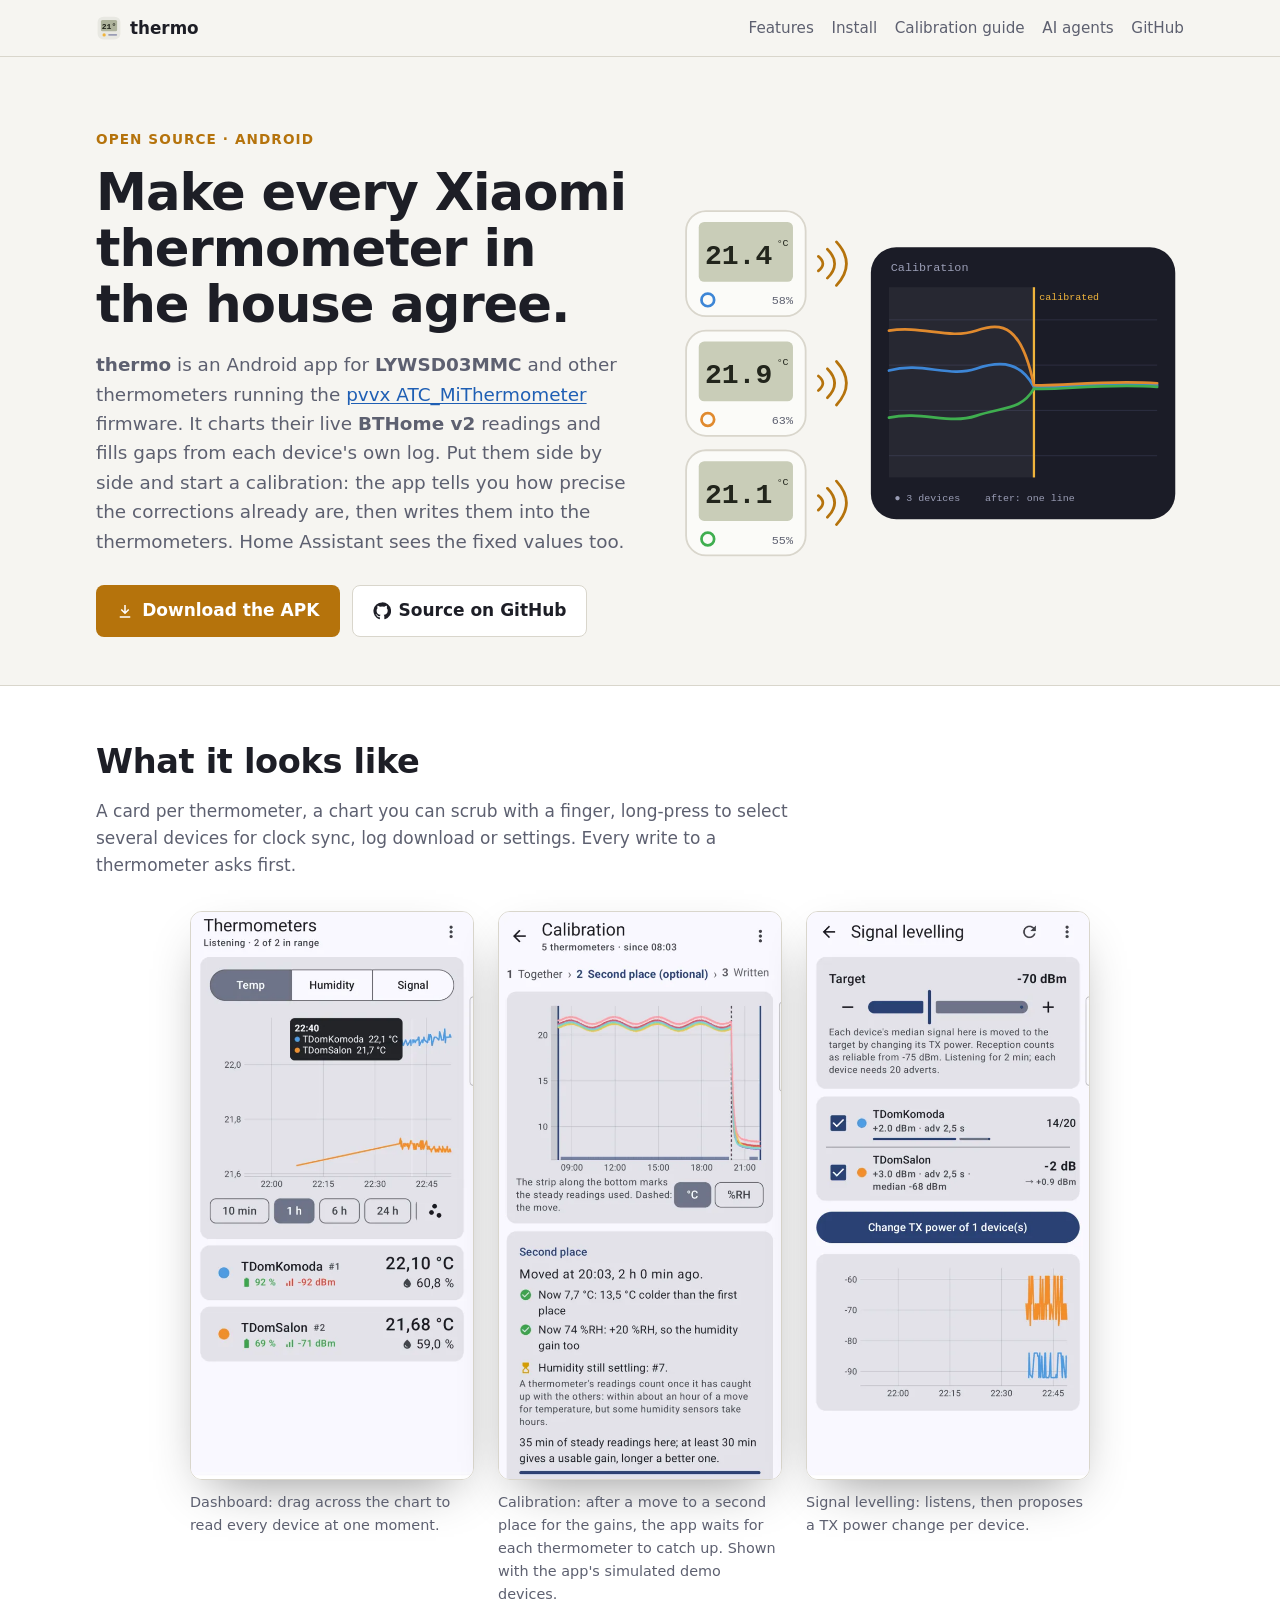
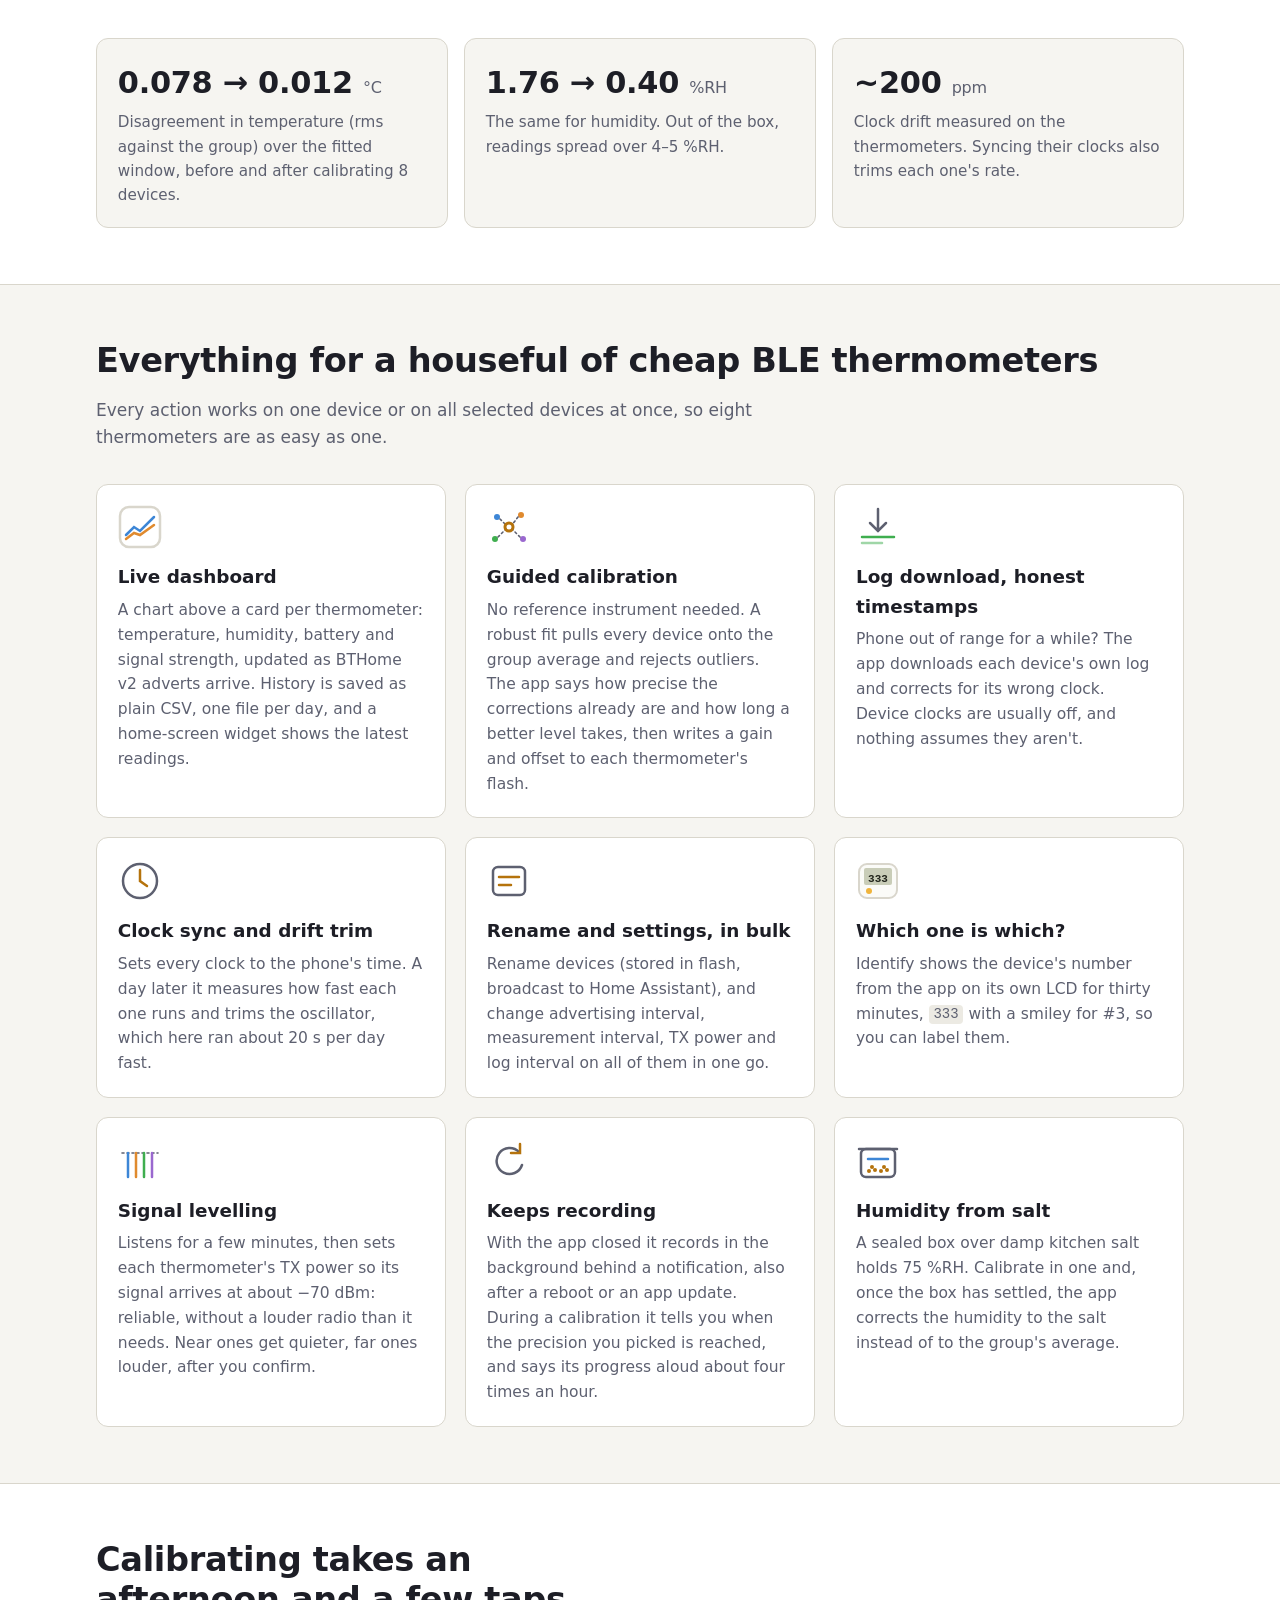
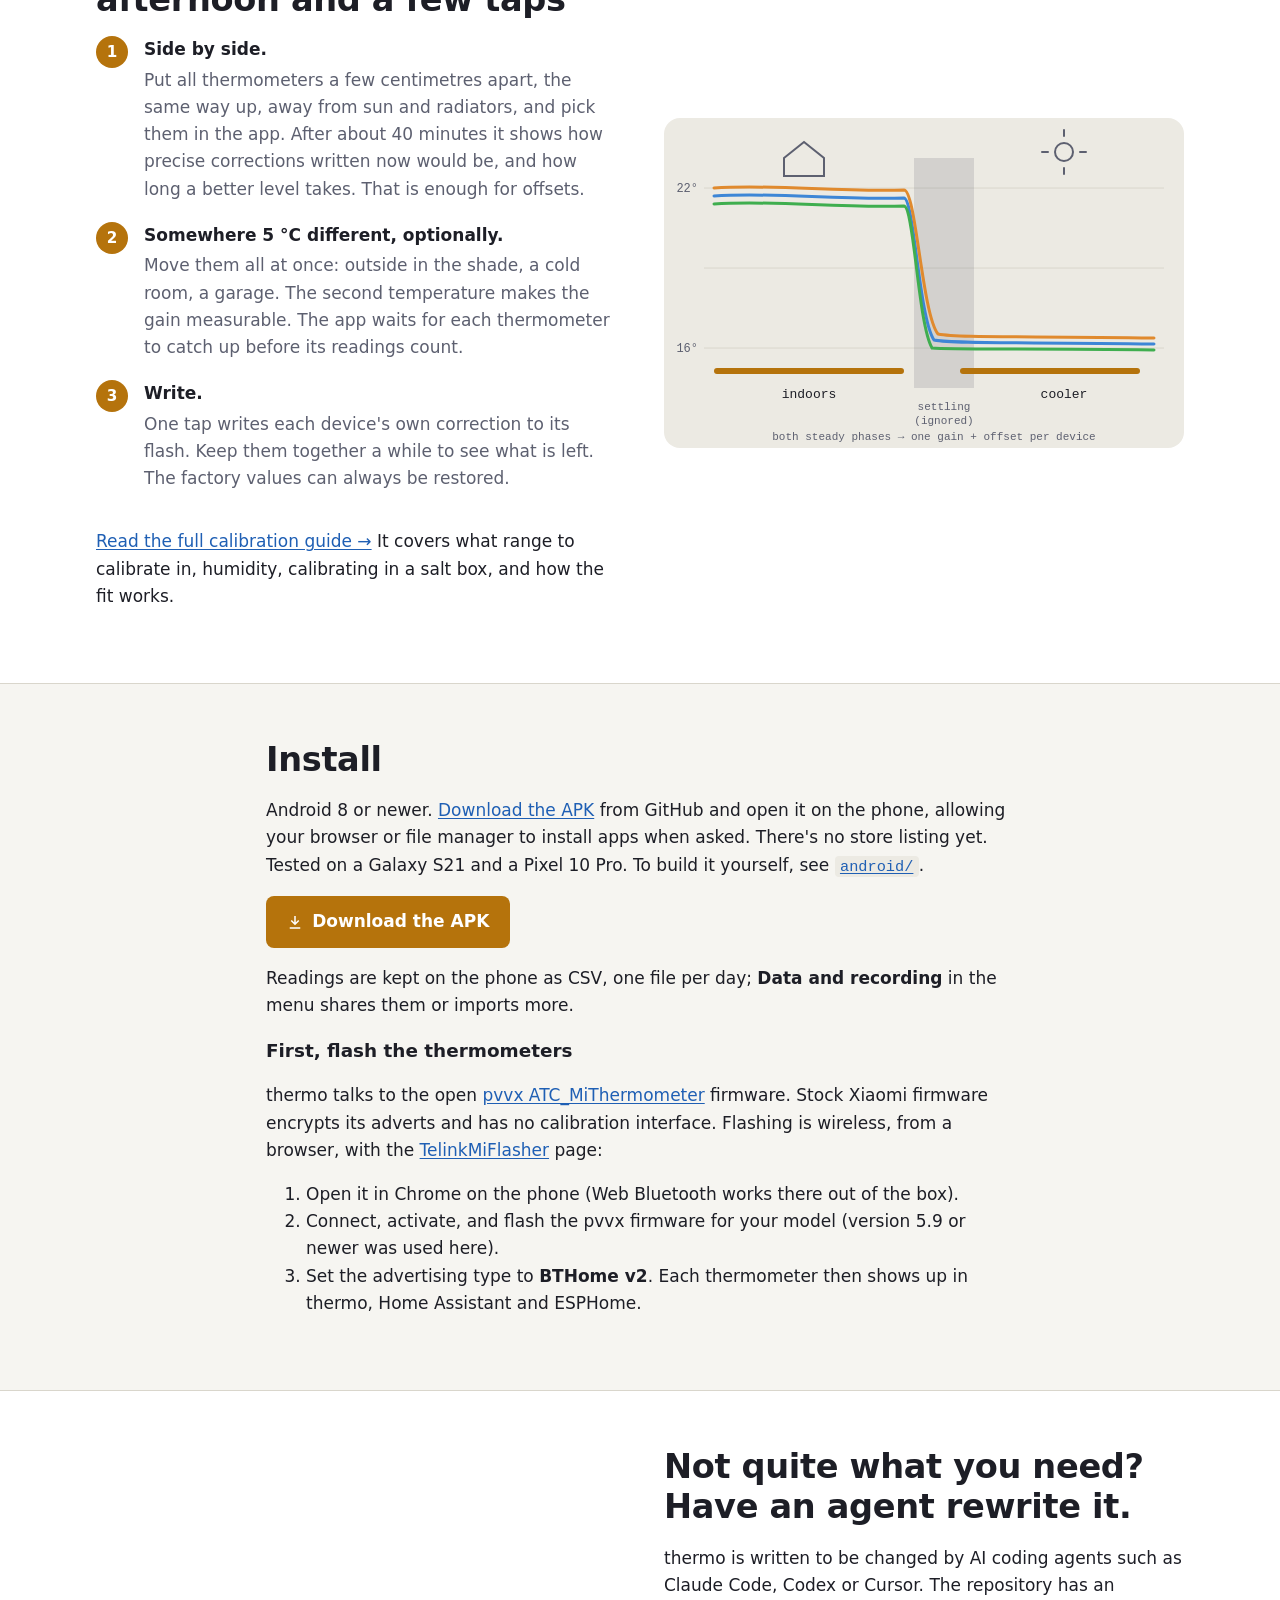
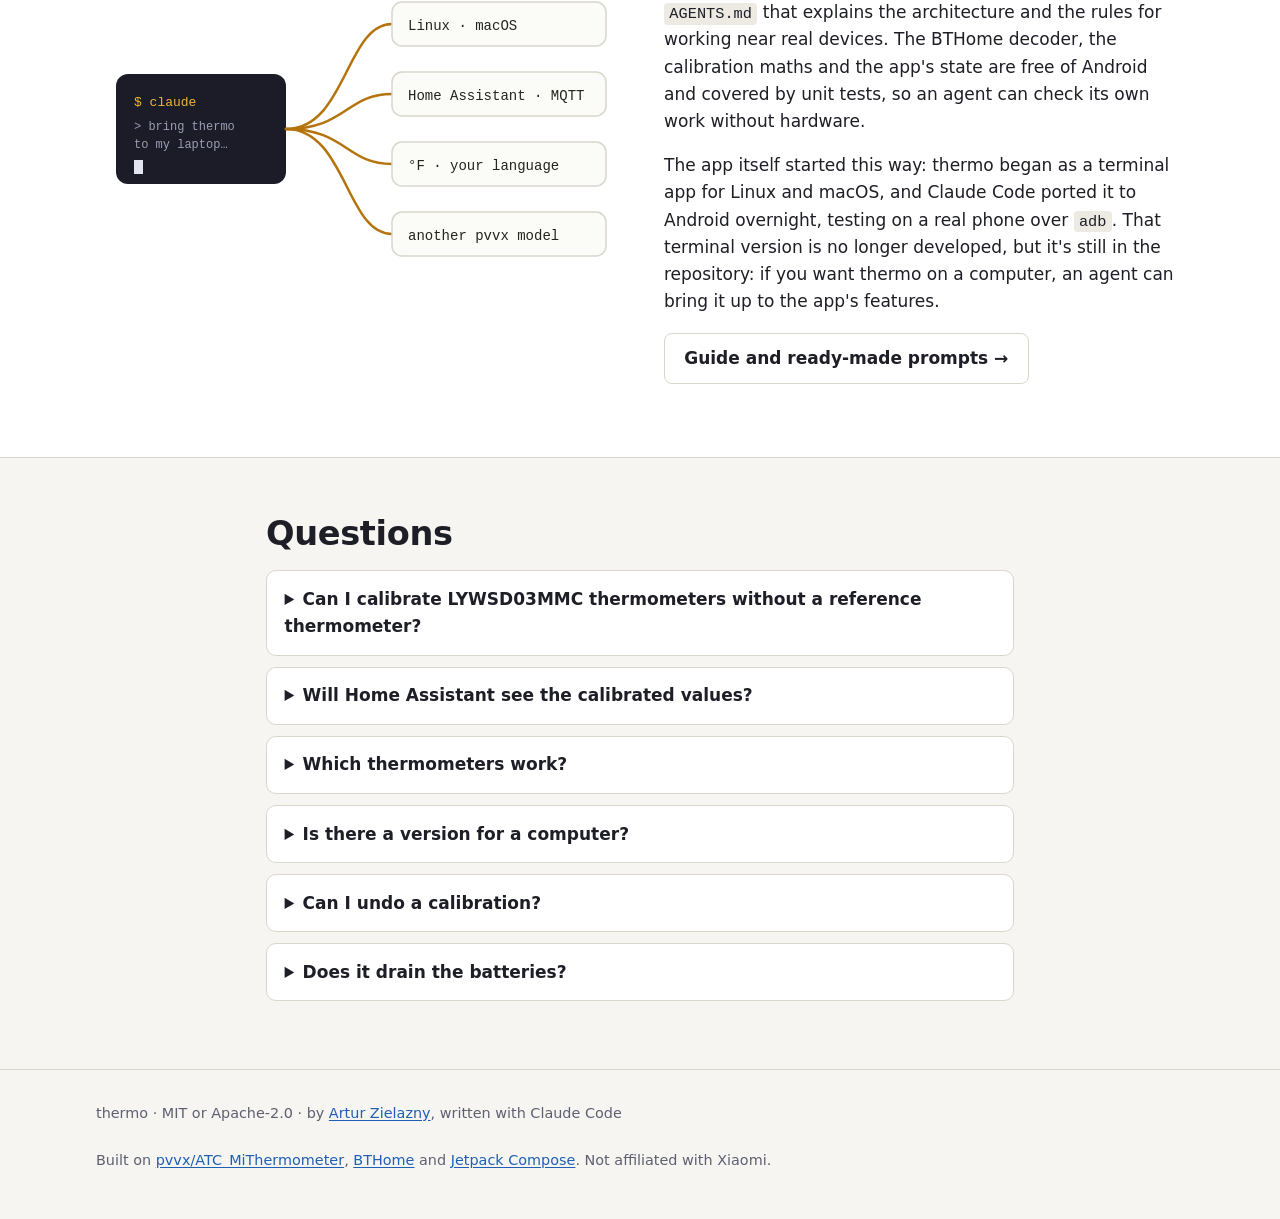
==== commit 924fc2e4: "Android 0.5.0; the guide calibrates humidity in a salt box The app goes to 0.5.0 with the salt box a" ====
--- a/site/index.html
+++ b/site/index.html
@@ -43,7 +43,7 @@
   "@type": "FAQPage",
   "mainEntity": [
     { "@type": "Question", "name": "Can I calibrate Xiaomi LYWSD03MMC thermometers without a reference thermometer?",
-      "acceptedAnswer": { "@type": "Answer", "text": "Yes, relative to each other. Put all thermometers side by side; the thermo app fits a gain and offset per device so that every one agrees with the group's average, then writes the coefficients into each device's flash through the pvvx firmware. The average of several sensors is usually closer to the truth than any single one. For absolute humidity accuracy add a salt test (75 %RH over saturated table salt)." } },
+      "acceptedAnswer": { "@type": "Answer", "text": "Yes, relative to each other. Put all thermometers side by side; the thermo app fits a gain and offset per device so that every one agrees with the group's average, then writes the coefficients into each device's flash through the pvvx firmware. The average of several sensors is usually closer to the truth than any single one. For absolute humidity, calibrate in a sealed box over damp table salt, which holds 75 %RH: the app then corrects the humidity to the salt." } },
     { "@type": "Question", "name": "Do calibrated values show up in Home Assistant?",
       "acceptedAnswer": { "@type": "Answer", "text": "Yes. The corrections are stored in the thermometer itself, so every BTHome receiver, including Home Assistant's BTHome integration and ESPHome Bluetooth proxies, receives the corrected values. The app only listens to adverts and can run alongside Home Assistant." } },
     { "@type": "Question", "name": "Which devices are supported?",
@@ -83,7 +83,7 @@
         <strong>BTHome v2</strong> readings and fills gaps from each device's own log. Put them side by side and start a calibration:
         the app tells you how precise the corrections already are, then writes them into the thermometers. Home Assistant sees the fixed values too.</p>
       <div class="cta">
-        <a class="btn primary" href="https://github.com/arturzielazny/atc-thermo/releases/tag/android-v0.4.0">
+        <a class="btn primary" href="https://github.com/arturzielazny/atc-thermo/releases/tag/android-v0.5.0">
           <svg viewBox="0 0 24 24" fill="none" stroke="currentColor" stroke-width="2" aria-hidden="true"><path d="M12 4v11M7 10l5 5 5-5M5 20h14"/></svg>
           Download the APK
         </a>
@@ -216,7 +216,12 @@
       <div class="card">
         <svg class="icon ill" viewBox="0 0 44 44" fill="none" stroke-width="2.5" stroke-linecap="round" aria-hidden="true"><path class="mstroke" d="M35 26a13 13 0 1 1-3-13"/><path class="astroke" d="M33 5v9h-9"/></svg>
         <h3>Keeps recording</h3>
-        <p>With the app closed it records in the background behind a notification, also after a reboot or an app update, and tells you when a calibration reaches the precision you picked. Bluetooth switched off and on: scanning picks up again by itself.</p>
+        <p>With the app closed it records in the background behind a notification, also after a reboot or an app update. During a calibration it tells you when the precision you picked is reached, and says its progress aloud about four times an hour.</p>
+      </div>
+      <div class="card">
+        <svg class="icon ill" viewBox="0 0 44 44" fill="none" stroke-width="2.5" stroke-linecap="round" aria-hidden="true"><rect class="mstroke" x="5" y="10" width="34" height="28" rx="5"/><path class="mstroke" d="M3 10h38"/><g class="accent" stroke="none"><circle cx="13" cy="32" r="2"/><circle cx="19" cy="31" r="2"/><circle cx="25" cy="32" r="2"/><circle cx="31" cy="31" r="2"/><circle cx="16" cy="28" r="2"/><circle cx="28" cy="28" r="2"/></g><path d="M12 20h20" stroke="#3d86d6"/></svg>
+        <h3>Humidity from salt</h3>
+        <p>A sealed box over damp kitchen salt holds 75 %RH. Calibrate in one and, once the box has settled, the app corrects the humidity to the salt instead of to the group's average.</p>
       </div>
     </div>
   </div>
@@ -231,7 +236,7 @@
         <li><strong>Somewhere 5 °C different, optionally.</strong><p>Move them all at once: outside in the shade, a cold room, a garage. The second temperature makes the gain measurable. The app waits for each thermometer to catch up before its readings count.</p></li>
         <li><strong>Write.</strong><p>One tap writes each device's own correction to its flash. Keep them together a while to see what is left. The factory values can always be restored.</p></li>
       </ol>
-      <p><a href="calibration.html">Read the full calibration guide →</a> It covers what range to calibrate in, humidity, salt tests, and how the fit works.</p>
+      <p><a href="calibration.html">Read the full calibration guide →</a> It covers what range to calibrate in, humidity, calibrating in a salt box, and how the fit works.</p>
     </div>
     <!-- Symbolic: steady indoor plateau, a move, a cooler plateau; the shaded settling hour is ignored. -->
     <svg class="ill" viewBox="0 0 520 330" role="img" aria-labelledby="proc-t">
@@ -267,8 +272,8 @@
 <section id="install" aria-labelledby="inst">
   <div class="wrap narrow">
     <h2 id="inst">Install</h2>
-    <p>Android 8 or newer. <a href="https://github.com/arturzielazny/atc-thermo/releases/tag/android-v0.4.0">Download the APK</a> from GitHub and open it on the phone, allowing your browser or file manager to install apps when asked. There's no store listing yet. Tested on a Galaxy S21 and a Pixel 10 Pro. To build it yourself, see <a href="https://github.com/arturzielazny/atc-thermo/tree/main/android"><code>android/</code></a>.</p>
-    <p class="cta"><a class="btn primary" href="https://github.com/arturzielazny/atc-thermo/releases/tag/android-v0.4.0">
+    <p>Android 8 or newer. <a href="https://github.com/arturzielazny/atc-thermo/releases/tag/android-v0.5.0">Download the APK</a> from GitHub and open it on the phone, allowing your browser or file manager to install apps when asked. There's no store listing yet. Tested on a Galaxy S21 and a Pixel 10 Pro. To build it yourself, see <a href="https://github.com/arturzielazny/atc-thermo/tree/main/android"><code>android/</code></a>.</p>
+    <p class="cta"><a class="btn primary" href="https://github.com/arturzielazny/atc-thermo/releases/tag/android-v0.5.0">
       <svg viewBox="0 0 24 24" fill="none" stroke="currentColor" stroke-width="2" aria-hidden="true"><path d="M12 4v11M7 10l5 5 5-5M5 20h14"/></svg>
       Download the APK
     </a></p>
@@ -324,7 +329,7 @@
   <div class="wrap narrow">
     <h2 id="faq">Questions</h2>
     <details><summary>Can I calibrate LYWSD03MMC thermometers without a reference thermometer?</summary>
-      <p>Yes, relative to each other: the app makes all devices agree with their group average, which is usually closer to the truth than any single sensor. Agreement isn't absolute accuracy, though. For absolute humidity, a sealed box over saturated table salt holds 75 %RH and makes a cheap reference. The <a href="calibration.html">guide</a> explains the details.</p></details>
+      <p>Yes, relative to each other: the app makes all devices agree with their group average, which is usually closer to the truth than any single sensor. Agreement isn't absolute accuracy, though. For humidity there is a cheap reference: a sealed box over damp table salt holds 75 %RH, and calibrated in one, the app corrects the humidity to the salt. The <a href="calibration.html#salt">guide</a> explains how.</p></details>
     <details><summary>Will Home Assistant see the calibrated values?</summary>
       <p>Yes. The gain and offset are written into each thermometer, so every receiver of its BTHome adverts gets corrected values: Home Assistant's BTHome integration, ESPHome Bluetooth proxies and anything else that decodes BTHome. The app only listens, so it runs fine next to them. Names set in the app appear in Home Assistant when it scans actively.</p></details>
     <details><summary>Which thermometers work?</summary>
